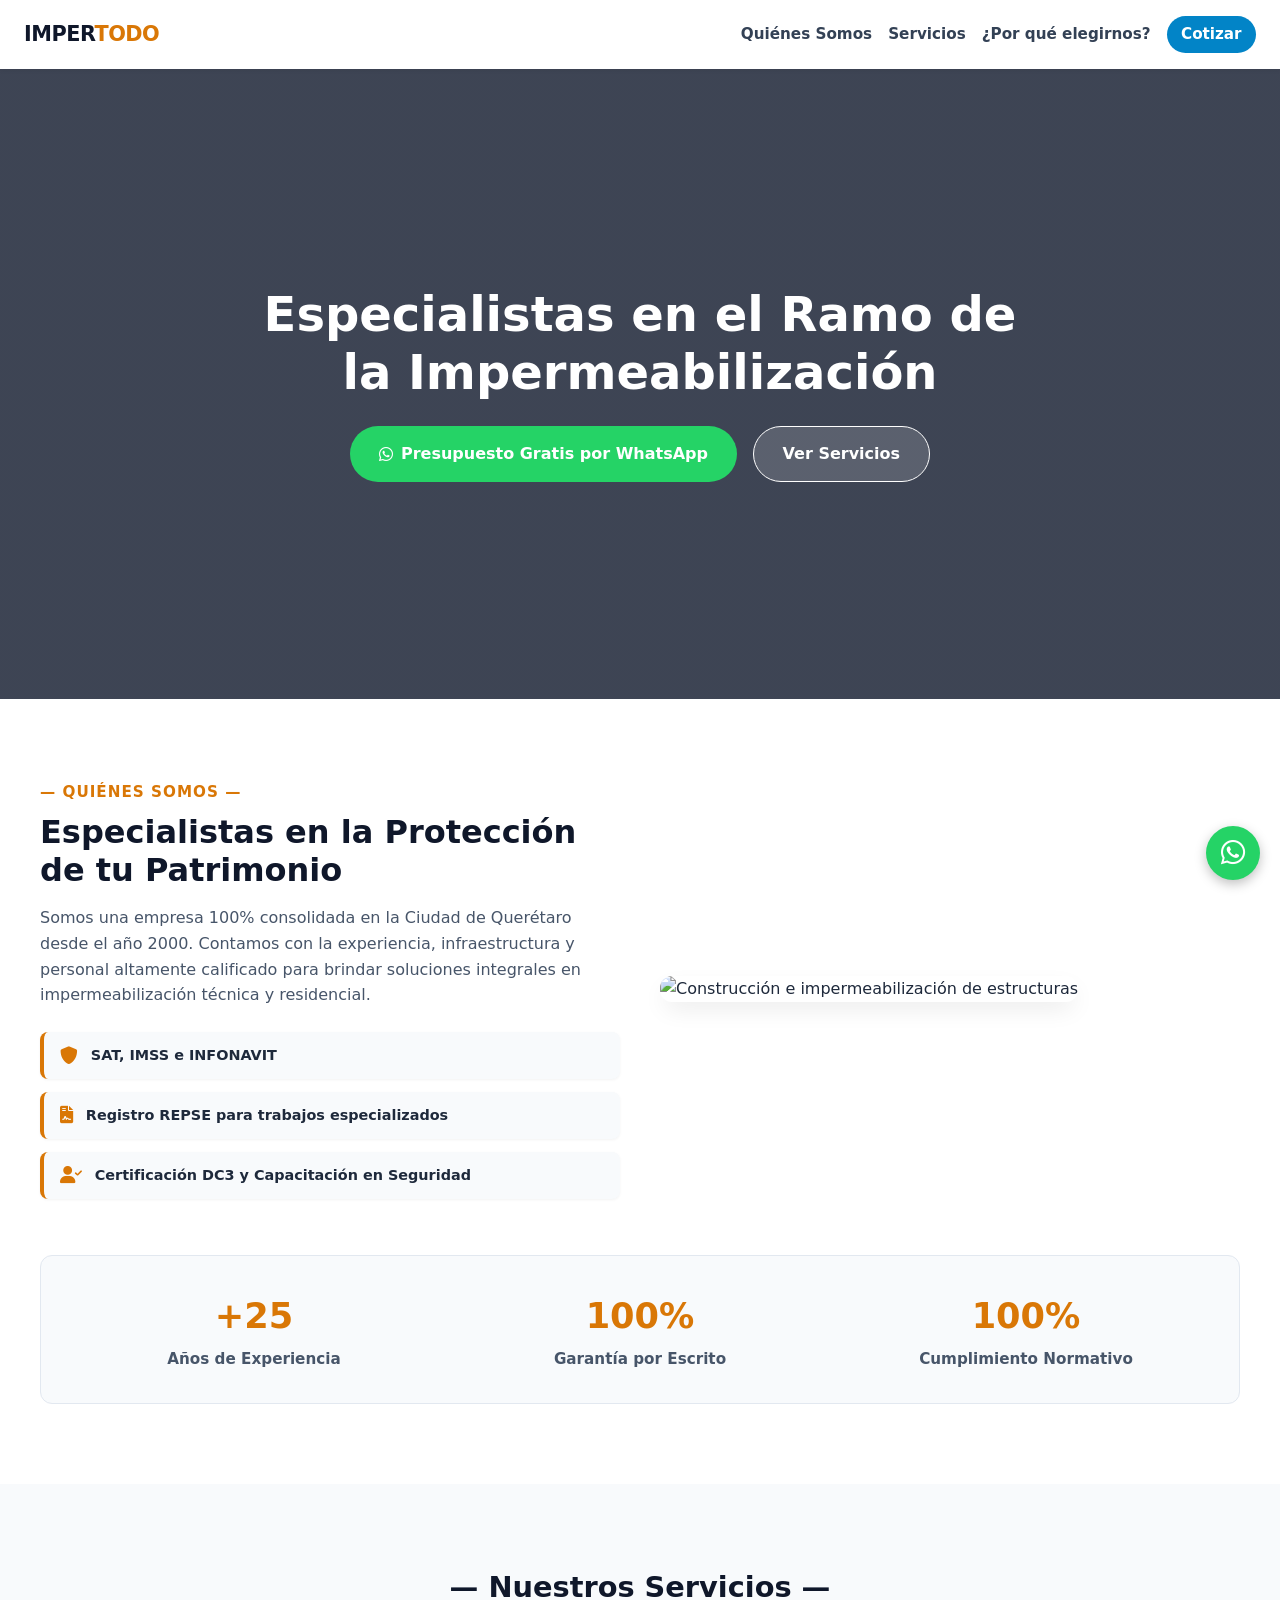
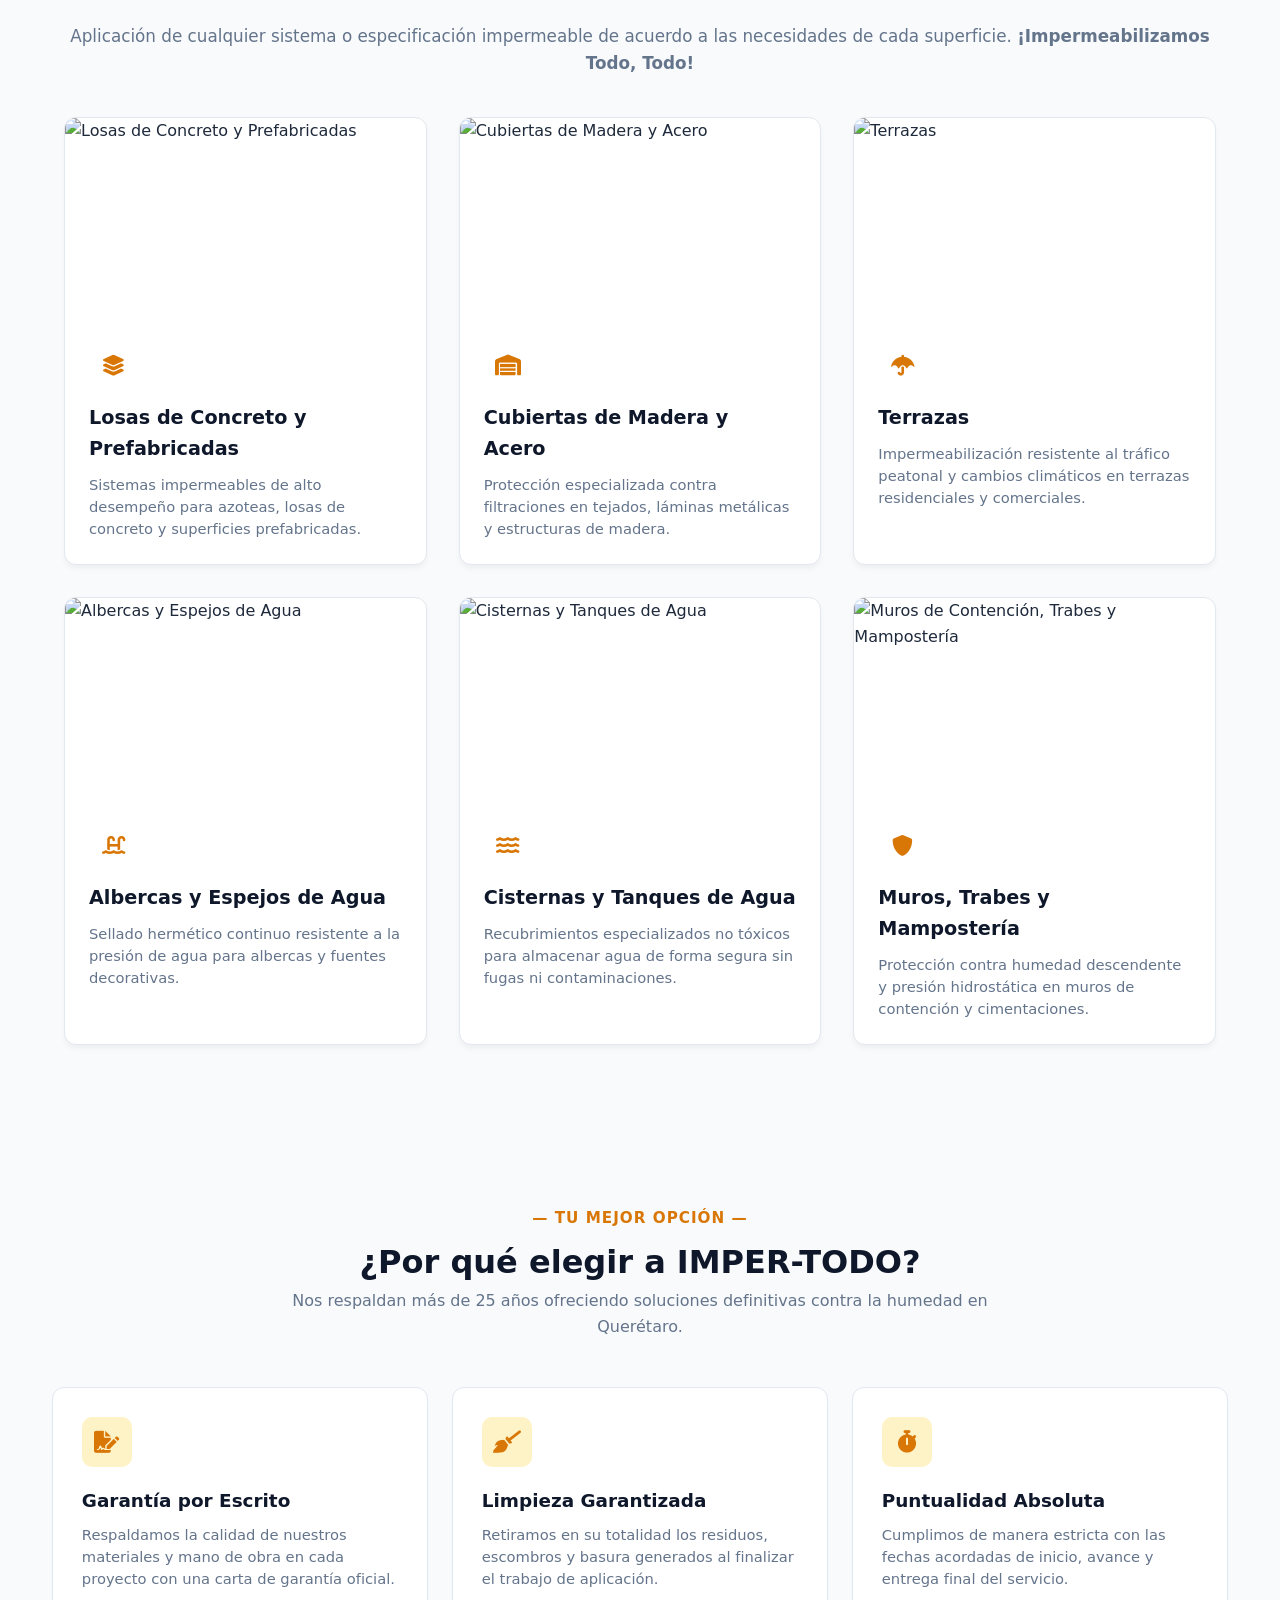
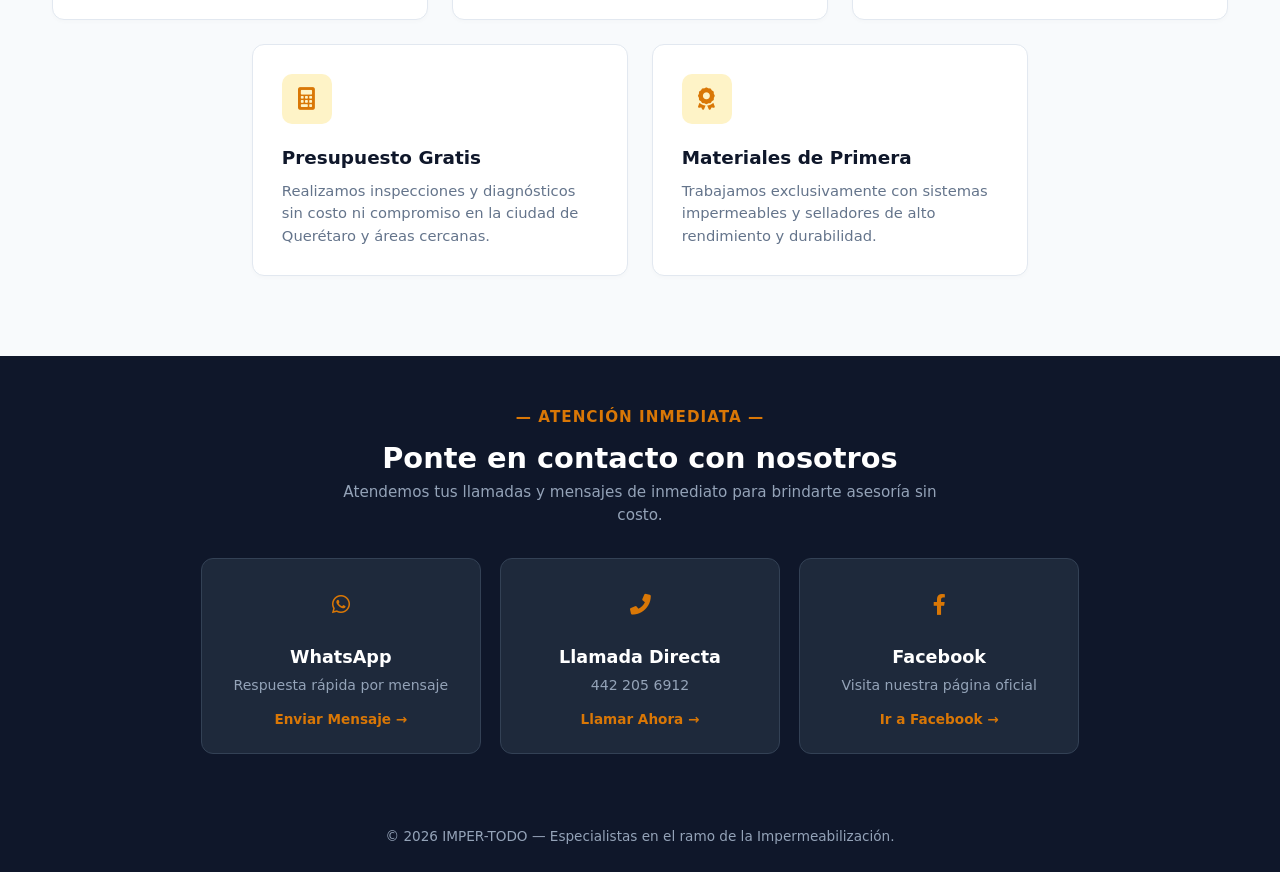
==== index.html @ 6e61fb10 "Update index.html" ====
<!DOCTYPE html>
<html lang="es">
<head>
  <meta charset="UTF-8">
  <meta name="viewport" content="width=device-width, initial-scale=1.0">
  <title>IMPER-TODO | Especialistas en Impermeabilización</title>
  
  <!-- FontAwesome CDN -->
  <link rel="stylesheet" href="https://cdnjs.cloudflare.com/ajax/libs/font-awesome/6.0.0/css/all.min.css">
  
  <!-- Archivo CSS Externo -->
  <link rel="stylesheet" href="styles.css">
</head>
<body>

  <!-- Encabezado / Navegación -->
  <header>
    <div class="logo">IMPER<span>TODO</span></div>
    <nav>
      <a href="#nosotros">Quiénes Somos</a>
      <a href="#servicios">Servicios</a>
      <a href="#por-que-elegirnos">¿Por qué elegirnos?</a>
      <a href="#contacto" class="btn-nav">Cotizar</a>
    </nav>
  </header>

  <!-- Sección Principal (Hero) -->
  <section id="inicio" class="hero">
    <div class="hero-content">
      <h1>Especialistas en el Ramo de la Impermeabilización</h1>
      
      <div class="hero-buttons">
        <a href="https://wa.me/524422056912?text=Hola,%20quisiera%20pedir%20un%20presupuesto" class="btn-primary" target="_blank">
          <i class="fab fa-whatsapp"></i> Presupuesto Gratis por WhatsApp
        </a>
        <a href="#servicios" class="btn-secondary">Ver Servicios</a>
      </div>
    </div>
  </section>

  <!-- Quiénes Somos -->
  <section id="nosotros" class="quienes-somos">
    <div class="quienes-somos-container">
      
      <div class="quienes-somos-text">
        <span class="subtitulo">— Quiénes Somos —</span>
        <h2>Especialistas en la Protección de tu Patrimonio</h2>
        <p>Somos una empresa 100% consolidada en la Ciudad de Querétaro desde el año 2000. Contamos con la experiencia, infraestructura y personal altamente calificado para brindar soluciones integrales en impermeabilización técnica y residencial.</p>
        
        <div class="registros-grid">
          <div class="registro-tag"><i class="fas fa-shield-alt"></i> SAT, IMSS e INFONAVIT</div>
          <div class="registro-tag"><i class="fas fa-file-contract"></i> Registro REPSE para trabajos especializados</div>
          <div class="registro-tag"><i class="fas fa-user-check"></i> Certificación DC3 y Capacitación en Seguridad</div>
        </div>
      </div>

      <div class="quienes-somos-img">
        <img 
          src="https://images.unsplash.com/photo-1504307651254-35680f356dfd?w=800&auto=format&fit=crop&q=80" 
          alt="Construcción e impermeabilización de estructuras" 
          referrerpolicy="no-referrer"
        >
      </div>

    </div>

    <div class="stats-grid">
      <div class="stat-item">
        <h3>+25</h3>
        <p>Años de Experiencia</p>
      </div>
      <div class="stat-item">
        <h3>100%</h3>
        <p>Garantía por Escrito</p>
      </div>
      <div class="stat-item">
        <h3>100%</h3>
        <p>Cumplimiento Normativo</p>
      </div>
    </div>
  </section>

  <!-- Nuestros Servicios -->
  <section id="servicios" class="servicios">
    <h2>— Nuestros Servicios —</h2>
    <p class="servicios-intro">Aplicación de cualquier sistema o especificación impermeable de acuerdo a las necesidades de cada superficie. <strong>¡Impermeabilizamos Todo, Todo!</strong></p>
    
    <div class="servicios-grid">
      
      <div class="card">
        <div class="card-image">
          <img src="https://plus.unsplash.com/premium_photo-1683121530725-e9ddd6c74ef1?q=80&w=1170&auto=format&fit=crop&ixlib=rb-4.1.0&ixid=M3wxMjA3fDB8MHxwaG90by1wYWdlfHx8fGVufDB8fHx8fA%3D%3D" alt="Losas de Concreto y Prefabricadas">
        </div>
        <div class="card-body">
          <i class="fas fa-layer-group card-icon"></i>
          <h3>Losas de Concreto y Prefabricadas</h3>
          <p>Sistemas impermeables de alto desempeño para azoteas, losas de concreto y superficies prefabricadas.</p>
        </div>
      </div>

      <div class="card">
        <div class="card-image">
          <img src="https://encrypted-tbn0.gstatic.com/images?q=tbn:ANd9GcQSYn6G-M3zd-s-UkFj6ddt2opBTUxvI1QpB04shk0l6W6RE8SJSiNoXtU&s=10" alt="Cubiertas de Madera y Acero">
        </div>
        <div class="card-body">
          <i class="fas fa-warehouse card-icon"></i>
          <h3>Cubiertas de Madera y Acero</h3>
          <p>Protección especializada contra filtraciones en tejados, láminas metálicas y estructuras de madera.</p>
        </div>
      </div>

      <div class="card">
        <div class="card-image">
          <img src="https://encrypted-tbn0.gstatic.com/images?q=tbn:ANd9GcSRjV8FRa4G_MdYTD7j7CrYUqypaernG-XS1La6B00v7psv2D_61oemhTKs&s=10" alt="Terrazas">
        </div>
        <div class="card-body">
          <i class="fas fa-umbrella card-icon"></i>
          <h3>Terrazas</h3>
          <p>Impermeabilización resistente al tráfico peatonal y cambios climáticos en terrazas residenciales y comerciales.</p>
        </div>
      </div>

      <div class="card">
        <div class="card-image">
          <img src="https://images.unsplash.com/photo-1576013551627-0cc20b96c2a7?auto=format&fit=crop&w=600&q=80" alt="Albercas y Espejos de Agua">
        </div>
        <div class="card-body">
          <i class="fas fa-swimming-pool card-icon"></i>
          <h3>Albercas y Espejos de Agua</h3>
          <p>Sellado hermético continuo resistente a la presión de agua para albercas y fuentes decorativas.</p>
        </div>
      </div>

      <div class="card">
        <div class="card-image">
          <img src="https://blog.paqsa.com.mx/wp-content/uploads/2015/12/impermeabilizar-cisterna-2.jpg" alt="Cisternas y Tanques de Agua">
        </div>
        <div class="card-body">
          <i class="fas fa-water card-icon"></i>
          <h3>Cisternas y Tanques de Agua</h3>
          <p>Recubrimientos especializados no tóxicos para almacenar agua de forma segura sin fugas ni contaminaciones.</p>
        </div>
      </div>

      <div class="card">
        <div class="card-image">
          <img src="https://www.homecenter.com.co/static/landing/guiasdecompra/Guias_de_compra_2/img/Impermeabilizante-para-muros-combate-la-humedad/impermeabilizante-para-muro.jpg" alt="Muros de Contención, Trabes y Mampostería">
        </div>
        <div class="card-body">
          <i class="fas fa-shield-alt card-icon"></i>
          <h3>Muros, Trabes y Mampostería</h3>
          <p>Protección contra humedad descendente y presión hidrostática en muros de contención y cimentaciones.</p>
        </div>
      </div>

    </div>
  </section>

  <!-- ¿Por qué elegirnos? -->
  <section id="por-que-elegirnos" class="beneficios">
    <div class="beneficios-header">
      <span class="subtitulo">— Tu Mejor Opción —</span>
      <h2>¿Por qué elegir a IMPER-TODO?</h2>
      <p>Nos respaldan más de 25 años ofreciendo soluciones definitivas contra la humedad en Querétaro.</p>
    </div>

    <div class="beneficios-grid">
      
      <div class="beneficio-card">
        <div class="icon-box"><i class="fas fa-file-signature"></i></div>
        <h3>Garantía por Escrito</h3>
        <p>Respaldamos la calidad de nuestros materiales y mano de obra en cada proyecto con una carta de garantía oficial.</p>
      </div>

      <div class="beneficio-card">
        <div class="icon-box"><i class="fas fa-broom"></i></div>
        <h3>Limpieza Garantizada</h3>
        <p>Retiramos en su totalidad los residuos, escombros y basura generados al finalizar el trabajo de aplicación.</p>
      </div>

      <div class="beneficio-card">
        <div class="icon-box"><i class="fas fa-stopwatch"></i></div>
        <h3>Puntualidad Absoluta</h3>
        <p>Cumplimos de manera estricta con las fechas acordadas de inicio, avance y entrega final del servicio.</p>
      </div>

      <div class="beneficio-card">
        <div class="icon-box"><i class="fas fa-calculator"></i></div>
        <h3>Presupuesto Gratis</h3>
        <p>Realizamos inspecciones y diagnósticos sin costo ni compromiso en la ciudad de Querétaro y áreas cercanas.</p>
      </div>

      <div class="beneficio-card">
        <div class="icon-box"><i class="fas fa-award"></i></div>
        <h3>Materiales de Primera</h3>
        <p>Trabajamos exclusivamente con sistemas impermeables y selladores de alto rendimiento y durabilidad.</p>
      </div>

    </div>
  </section>

  <!-- Contacto Directo -->
  <section id="contacto" class="contacto-directo-section">
    <div class="contacto-directo-container">
      
      <div class="contacto-header">
        <span class="subtitulo">— Atención Inmediata —</span>
        <h2>Ponte en contacto con nosotros</h2>
        <p>Atendemos tus llamadas y mensajes de inmediato para brindarte asesoría sin costo.</p>
      </div>

      <div class="contacto-cards-grid">
        
        <a href="https://wa.me/524422056912?text=Hola,%20me%20gustaria%20informacion%20sobre%20un%20servicio" target="_blank" class="contacto-card whatsapp-card">
          <div class="card-icon"><i class="fab fa-whatsapp"></i></div>
          <h3>WhatsApp</h3>
          <p>Respuesta rápida por mensaje</p>
          <span class="card-link">Enviar Mensaje &rarr;</span>
        </a>

        <a href="tel:4422056912" class="contacto-card phone-card">
          <div class="card-icon"><i class="fas fa-phone-alt"></i></div>
          <h3>Llamada Directa</h3>
          <p>442 205 6912</p>
          <span class="card-link">Llamar Ahora &rarr;</span>
        </a>

        <a href="https://facebook.com" target="_blank" class="contacto-card facebook-card">
          <div class="card-icon"><i class="fab fa-facebook-f"></i></div>
          <h3>Facebook</h3>
          <p>Visita nuestra página oficial</p>
          <span class="card-link">Ir a Facebook &rarr;</span>
        </a>

      </div>

    </div>
  </section>

  <!-- Botón Flotante de WhatsApp -->
  <a href="https://wa.me/524422056912?text=Hola,%20me%20interesa%20un%20presupuesto" class="whatsapp-float" target="_blank" aria-label="Contacto por WhatsApp">
    <i class="fab fa-whatsapp"></i>
  </a>

  <footer>
    <p>&copy; 2026 IMPER-TODO — Especialistas en el ramo de la Impermeabilización.</p>
  </footer>

</body>
</html>
---- styles.css ----
* {
  margin: 0;
  padding: 0;
  box-sizing: border-box;
  font-family: system-ui, -apple-system, BlinkMacSystemFont, 'Segoe UI', Roboto, sans-serif;
}

html {
  scroll-behavior: smooth;
}

body {
  color: #1e293b;
  background-color: #f8fafc;
  line-height: 1.6;
}

/* Header */
header {
  display: flex;
  justify-content: space-between;
  align-items: center;
  padding: 1rem 1.5rem;
  background: #ffffff;
  box-shadow: 0 2px 4px rgba(0,0,0,0.05);
  position: sticky;
  top: 0;
  z-index: 100;
}

.logo {
  font-weight: 900;
  font-size: 1.3rem;
  color: #0f172a;
  letter-spacing: -0.5px;
}

.logo span {
  color: #d97706;
}

nav {
  display: flex;
  align-items: center;
  gap: 1rem;
}

nav a {
  text-decoration: none;
  color: #334155;
  font-weight: 600;
  font-size: 0.95rem;
}

nav .btn-nav {
  background: #0284c7;
  color: #ffffff;
  padding: 0.4rem 0.9rem;
  border-radius: 20px;
}

/* Hero Section */
.hero {
  background: linear-gradient(rgba(15, 23, 42, 0.8), rgba(15, 23, 42, 0.8)), 
              url('https://images.unsplash.com/photo-1562259949-e8e7689d7828?auto=format&fit=crop&w=1600&q=80') center/cover;
  color: #ffffff;
  text-align: center;
  padding: 7rem 1.5rem;
  min-height: 70vh;
  display: flex;
  align-items: center;
  justify-content: center;
}

.hero-content {
  max-width: 800px;
  margin: 0 auto;
}

.hero h1 {
  font-size: 2.4rem;
  line-height: 1.2;
  margin-bottom: 1.5rem;
  font-weight: 800;
}

.hero-buttons {
  display: flex;
  flex-direction: column;
  gap: 1rem;
  justify-content: center;
}

.btn-primary {
  background: #25d366;
  color: #ffffff;
  text-decoration: none;
  padding: 0.9rem 1.8rem;
  border-radius: 30px;
  font-weight: bold;
  display: inline-flex;
  align-items: center;
  justify-content: center;
  gap: 0.5rem;
}

.btn-secondary {
  background: rgba(255, 255, 255, 0.15);
  border: 1px solid #ffffff;
  color: #ffffff;
  text-decoration: none;
  padding: 0.9rem 1.8rem;
  border-radius: 30px;
  font-weight: 600;
  display: inline-block;
}

/* Quiénes Somos */
.quienes-somos {
  background: #ffffff;
  padding: 5rem 1.5rem;
}

.quienes-somos-container {
  max-width: 1200px;
  margin: 0 auto;
  display: grid;
  grid-template-columns: 1fr;
  gap: 2.5rem;
  align-items: center;
}

.subtitulo {
  color: #d97706;
  font-weight: 700;
  font-size: 0.95rem;
  text-transform: uppercase;
  letter-spacing: 1px;
}

.quienes-somos-text h2 {
  font-size: 2rem;
  color: #0f172a;
  margin: 0.5rem 0 1rem 0;
  line-height: 1.2;
}

.quienes-somos-text p {
  color: #475569;
  font-size: 1rem;
  margin-bottom: 1.5rem;
}

.quienes-somos-img img {
  width: 100%;
  height: 320px;
  object-fit: cover;
  border-radius: 12px;
  box-shadow: 0 10px 25px -5px rgba(0, 0, 0, 0.1);
}

.registros-grid {
  display: flex;
  flex-direction: column;
  gap: 0.8rem;
}

.registro-tag {
  background: #f8fafc;
  color: #1e293b;
  padding: 0.75rem 1rem;
  border-radius: 8px;
  font-weight: 600;
  font-size: 0.9rem;
  display: flex;
  align-items: center;
  gap: 0.8rem;
  border-left: 4px solid #d97706;
  box-shadow: 0 1px 3px rgba(0,0,0,0.05);
}

.registro-tag i {
  color: #d97706;
  font-size: 1.1rem;
}

/* Estadísticas */
.stats-grid {
  max-width: 1200px;
  margin: 3.5rem auto 0 auto;
  display: grid;
  grid-template-columns: 1fr;
  gap: 1.5rem;
  background: #f8fafc;
  padding: 2rem;
  border-radius: 12px;
  text-align: center;
  border: 1px solid #e2e8f0;
}

.stat-item h3 {
  font-size: 2.2rem;
  color: #d97706;
  font-weight: 800;
  margin-bottom: 0.2rem;
}

.stat-item p {
  color: #475569;
  font-weight: 600;
  font-size: 0.95rem;
}

/* Servicios */
.servicios {
  padding: 5rem 1.5rem;
  max-width: 1200px;
  margin: 0 auto;
  text-align: center;
}

.servicios h2 {
  font-size: 1.8rem;
  color: #0f172a;
  margin-bottom: 0.8rem;
}

.servicios-intro {
  color: #64748b;
  margin-bottom: 2.5rem;
  font-size: 1.05rem;
}

.servicios-grid {
  display: grid;
  grid-template-columns: 1fr;
  gap: 2rem;
}

.card {
  background: #ffffff;
  border-radius: 12px;
  border: 1px solid #e2e8f0;
  overflow: hidden;
  text-align: left;
  box-shadow: 0 4px 6px -1px rgba(0, 0, 0, 0.05);
  transition: transform 0.2s ease, box-shadow 0.2s ease;
  display: flex;
  flex-direction: column;
}

.card:hover {
  transform: translateY(-4px);
  box-shadow: 0 10px 15px -3px rgba(0, 0, 0, 0.1);
}

.card-image {
  width: 100%;
  height: 200px;
  overflow: hidden;
}

.card-image img {
  width: 100%;
  height: 100%;
  object-fit: cover;
}

.card-body {
  padding: 1.5rem;
  display: flex;
  flex-direction: column;
  align-items: flex-start;
  flex-grow: 1;
}

/* Ajuste directo para eliminar círculos/fondos y alinear íconos */
.card-icon {
  font-size: 1.8rem;
  color: #d97706 !important;
  background: transparent !important;
  border-radius: 0 !important;
  padding: 0 !important;
  margin-bottom: 0.8rem;
  display: inline-block;
  line-height: 1;
  box-shadow: none !important;
  border: none !important;
}

.card h3 {
  font-size: 1.2rem;
  margin-bottom: 0.6rem;
  color: #0f172a;
  font-weight: 700;
}

.card p {
  font-size: 0.92rem;
  color: #64748b;
  line-height: 1.5;
}

/* Sección Beneficios (Flexbox Centrado) */
.beneficios {
  background: #f8fafc;
  padding: 5rem 1.5rem;
}

.beneficios-header {
  text-align: center;
  max-width: 700px;
  margin: 0 auto 3rem auto;
}

.beneficios-header h2 {
  font-size: 2rem;
  color: #0f172a;
  margin-top: 0.4rem;
}

.beneficios-header p {
  color: #64748b;
  font-size: 1rem;
}

.beneficios-grid {
  max-width: 1200px;
  margin: 0 auto;
  display: flex;
  flex-wrap: wrap;
  justify-content: center;
  gap: 1.5rem;
}

.beneficio-card {
  background: #ffffff;
  padding: 1.8rem;
  border-radius: 12px;
  border: 1px solid #e2e8f0;
  box-shadow: 0 2px 4px rgba(0,0,0,0.02);
  transition: transform 0.2s ease, box-shadow 0.2s ease;
  width: 100%;
}

.beneficio-card:hover {
  transform: translateY(-4px);
  box-shadow: 0 10px 20px rgba(0,0,0,0.06);
}

.icon-box {
  width: 50px;
  height: 50px;
  background: #fef3c7;
  color: #d97706;
  border-radius: 10px;
  display: flex;
  align-items: center;
  justify-content: center;
  font-size: 1.4rem;
  margin-bottom: 1.2rem;
}

.beneficio-card h3 {
  font-size: 1.15rem;
  color: #0f172a;
  margin-bottom: 0.5rem;
  font-weight: 700;
}

.beneficio-card p {
  font-size: 0.92rem;
  color: #64748b;
  line-height: 1.5;
}

/* Sección Contacto Directo (Compacta y Centrada) */
.contacto-directo-section {
  background: #0f172a;
  color: #ffffff;
  padding: 3rem 1.5rem;
}

.contacto-directo-container {
  max-width: 950px;
  margin: 0 auto;
}

.contacto-header {
  text-align: center;
  max-width: 600px;
  margin: 0 auto 2rem auto;
}

.contacto-header h2 {
  font-size: 1.8rem;
  color: #ffffff;
  margin-top: 0.3rem;
}

.contacto-header p {
  color: #94a3b8;
  font-size: 0.95rem;
  line-height: 1.5;
}

.contacto-cards-grid {
  display: flex;
  flex-wrap: wrap;
  justify-content: center;
  gap: 1.2rem;
}

.contacto-card {
  background: #1e293b;
  border: 1px solid #334155;
  border-radius: 12px;
  padding: 1.4rem 1.2rem;
  text-decoration: none;
  color: #ffffff;
  display: flex;
  flex-direction: column;
  align-items: center;
  text-align: center;
  transition: transform 0.2s ease, border-color 0.2s ease, box-shadow 0.2s ease;
  width: 100%;
}

.contacto-card:hover {
  transform: translateY(-4px);
  border-color: #d97706;
  box-shadow: 0 10px 18px rgba(0, 0, 0, 0.25);
}

.card-icon {
  width: 48px;
  height: 48px;
  border-radius: 50%;
  display: flex;
  align-items: center;
  justify-content: center;
  font-size: 1.3rem;
  margin-bottom: 0.8rem;
  background: #0f172a;
}

.whatsapp-card .card-icon { color: #25d366; }
.phone-card .card-icon { color: #d97706; }
.facebook-card .card-icon { color: #1877f2; }

.contacto-card h3 {
  font-size: 1.1rem;
  margin-bottom: 0.2rem;
  color: #ffffff;
}

.contacto-card p {
  color: #94a3b8;
  font-size: 0.88rem;
  margin-bottom: 0.8rem;
}

.card-link {
  font-weight: 700;
  font-size: 0.85rem;
  color: #d97706;
}

/* Responsivo para alinear y centrar las 3 tarjetas */
@media (min-width: 640px) {
  .contacto-card {
    width: calc(33.333% - 1.2rem);
    min-width: 220px;
    max-width: 280px;
  }
}

/* WhatsApp Flotante */
.whatsapp-float {
  position: fixed;
  width: 54px;
  height: 54px;
  bottom: 20px;
  right: 20px;
  background-color: #25d366;
  color: #ffffff;
  border-radius: 50%;
  font-size: 28px;
  box-shadow: 0 4px 12px rgba(0,0,0,0.25);
  display: flex;
  align-items: center;
  justify-content: center;
  text-decoration: none;
  z-index: 99;
}

footer {
  text-align: center;
  padding: 1.5rem;
  background: #0f172a;
  color: #94a3b8;
  font-size: 0.85rem;
}

/* Media Queries Responsivos */
@media (min-width: 640px) {
  .contacto-cards-grid {
    grid-template-columns: repeat(2, 1fr);
  }
}

@media (min-width: 768px) {
  .hero {
    padding: 9rem 1.5rem;
  }
  .hero h1 {
    font-size: 3rem;
  }
  .hero-buttons {
    flex-direction: row;
  }
  .quienes-somos-container {
    grid-template-columns: 1fr 1fr;
  }
  .stats-grid {
    grid-template-columns: repeat(3, 1fr);
  }
  .servicios-grid {
    grid-template-columns: repeat(3, 1fr);
  }
  .beneficio-card {
    width: calc(50% - 1.5rem);
  }
}

@media (min-width: 1024px) {
  .beneficio-card {
    width: calc(33.333% - 1.5rem);
  }
  .contacto-cards-grid {
    grid-template-columns: repeat(4, 1fr);
  }
}
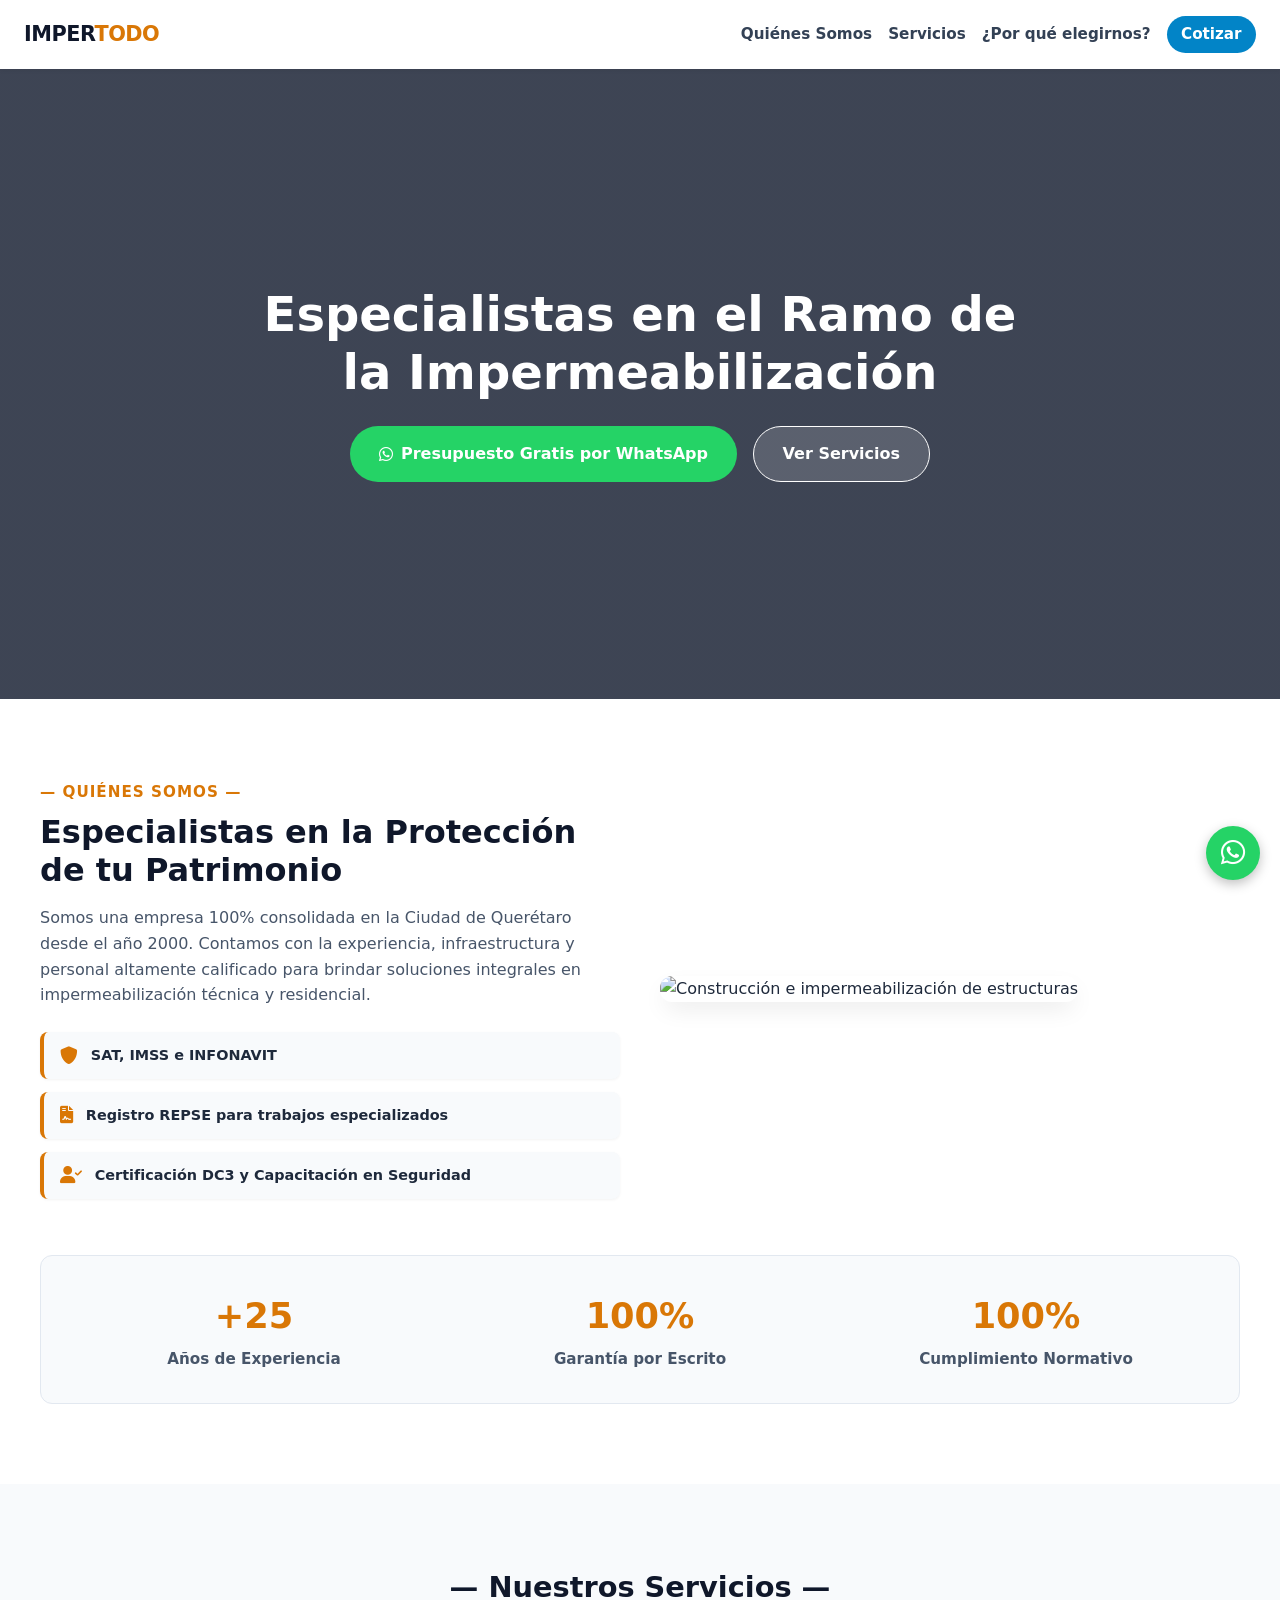
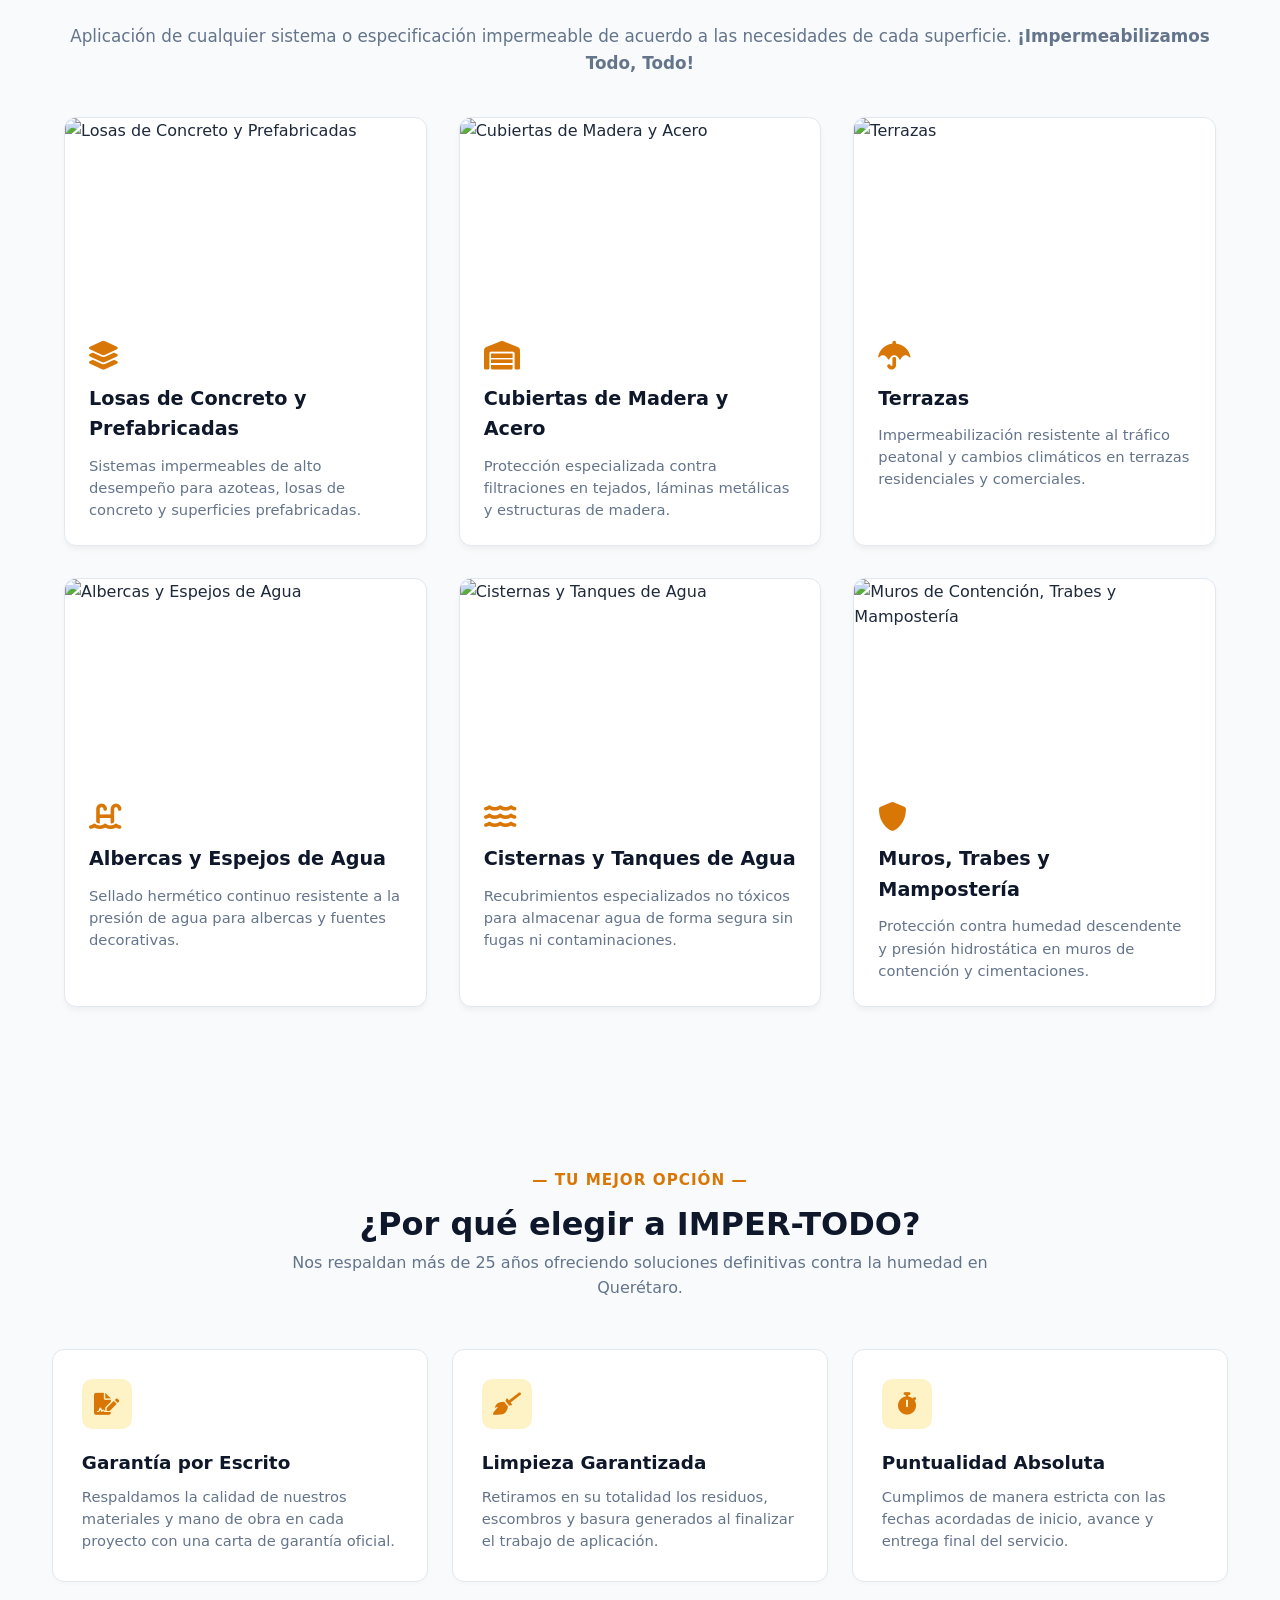
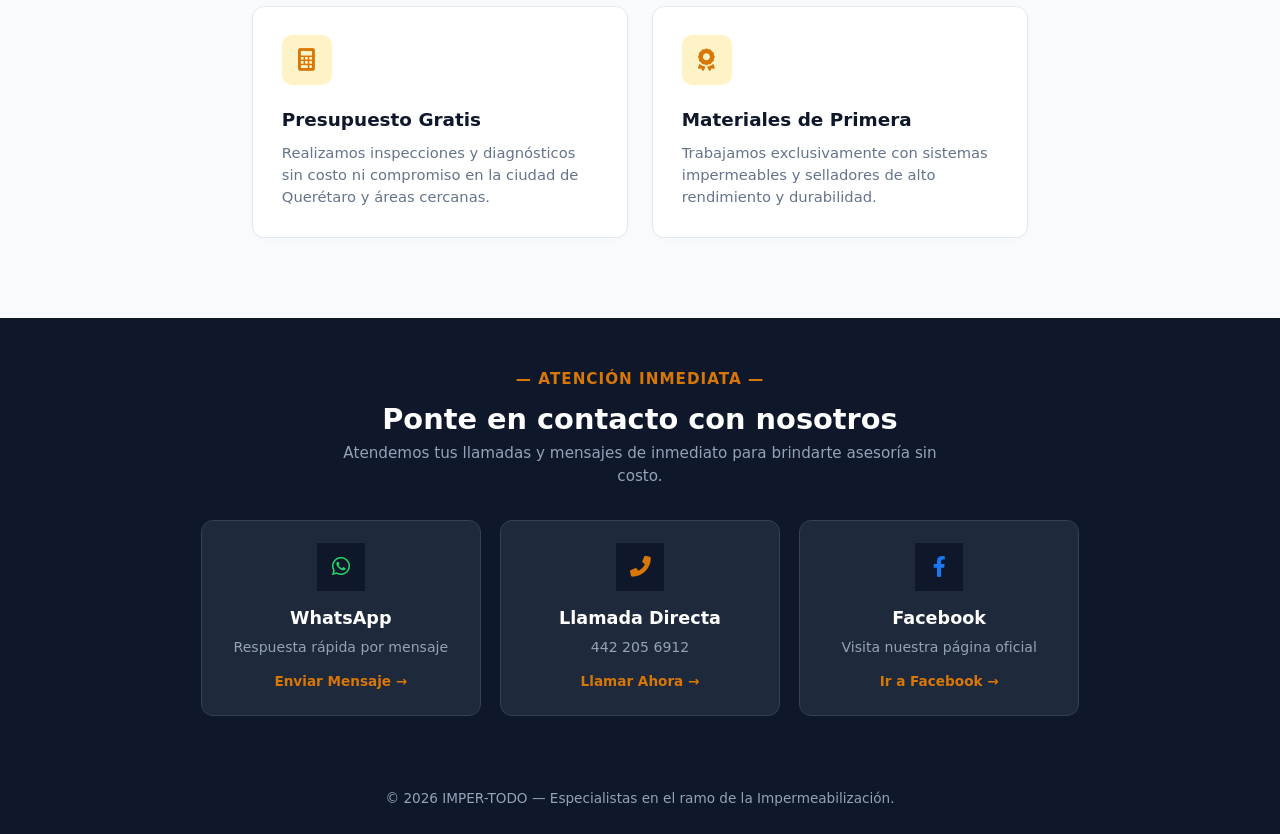
==== commit 1d8d99df: "Update index.html" ====
--- a/index.html
+++ b/index.html
@@ -8,7 +8,7 @@
   <!-- FontAwesome CDN -->
   <link rel="stylesheet" href="https://cdnjs.cloudflare.com/ajax/libs/font-awesome/6.0.0/css/all.min.css">
   
-  <!-- Archivo CSS Externo -->
+  <!-- Hoja de Estilos Externa -->
   <link rel="stylesheet" href="styles.css">
 </head>
 <body>
--- a/styles.css
+++ b/styles.css
@@ -274,7 +274,6 @@
   flex-grow: 1;
 }
 
-/* Ajuste directo para eliminar círculos/fondos y alinear íconos */
 .card-icon {
   font-size: 1.8rem;
   color: #d97706 !important;
@@ -301,7 +300,7 @@
   line-height: 1.5;
 }
 
-/* Sección Beneficios (Flexbox Centrado) */
+/* Sección Beneficios */
 .beneficios {
   background: #f8fafc;
   padding: 5rem 1.5rem;
@@ -374,7 +373,7 @@
   line-height: 1.5;
 }
 
-/* Sección Contacto Directo (Compacta y Centrada) */
+/* Sección Contacto Directo */
 .contacto-directo-section {
   background: #0f172a;
   color: #ffffff;
@@ -432,7 +431,7 @@
   box-shadow: 0 10px 18px rgba(0, 0, 0, 0.25);
 }
 
-.card-icon {
+.contacto-card .card-icon {
   width: 48px;
   height: 48px;
   border-radius: 50%;
@@ -441,12 +440,12 @@
   justify-content: center;
   font-size: 1.3rem;
   margin-bottom: 0.8rem;
-  background: #0f172a;
-}
-
-.whatsapp-card .card-icon { color: #25d366; }
-.phone-card .card-icon { color: #d97706; }
-.facebook-card .card-icon { color: #1877f2; }
+  background: #0f172a !important;
+}
+
+.whatsapp-card .card-icon { color: #25d366 !important; }
+.phone-card .card-icon { color: #d97706 !important; }
+.facebook-card .card-icon { color: #1877f2 !important; }
 
 .contacto-card h3 {
   font-size: 1.1rem;
@@ -464,15 +463,6 @@
   font-weight: 700;
   font-size: 0.85rem;
   color: #d97706;
-}
-
-/* Responsivo para alinear y centrar las 3 tarjetas */
-@media (min-width: 640px) {
-  .contacto-card {
-    width: calc(33.333% - 1.2rem);
-    min-width: 220px;
-    max-width: 280px;
-  }
 }
 
 /* WhatsApp Flotante */
@@ -502,10 +492,12 @@
   font-size: 0.85rem;
 }
 
-/* Media Queries Responsivos */
+/* Adaptabilidad Responsiva */
 @media (min-width: 640px) {
-  .contacto-cards-grid {
-    grid-template-columns: repeat(2, 1fr);
+  .contacto-card {
+    width: calc(33.333% - 1.2rem);
+    min-width: 220px;
+    max-width: 280px;
   }
 }
 
@@ -537,7 +529,4 @@
   .beneficio-card {
     width: calc(33.333% - 1.5rem);
   }
-  .contacto-cards-grid {
-    grid-template-columns: repeat(4, 1fr);
-  }
-}+}
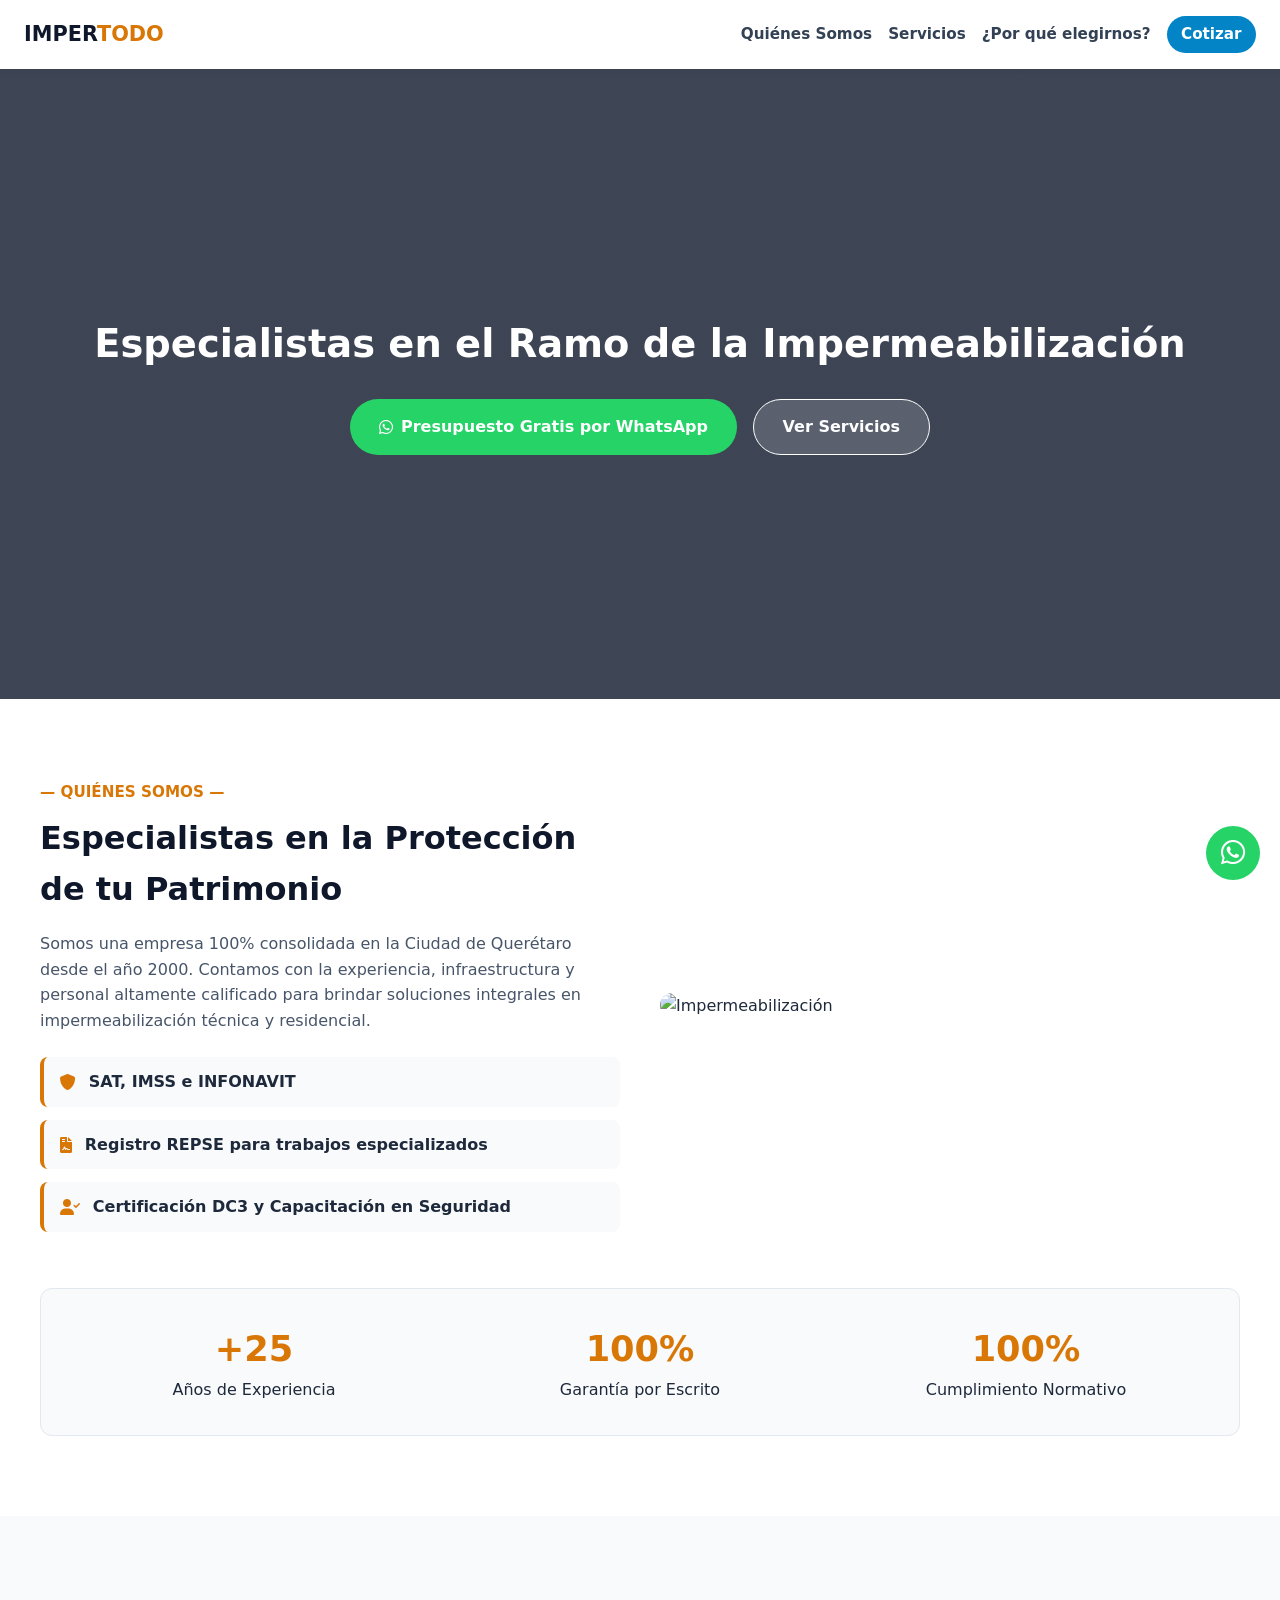
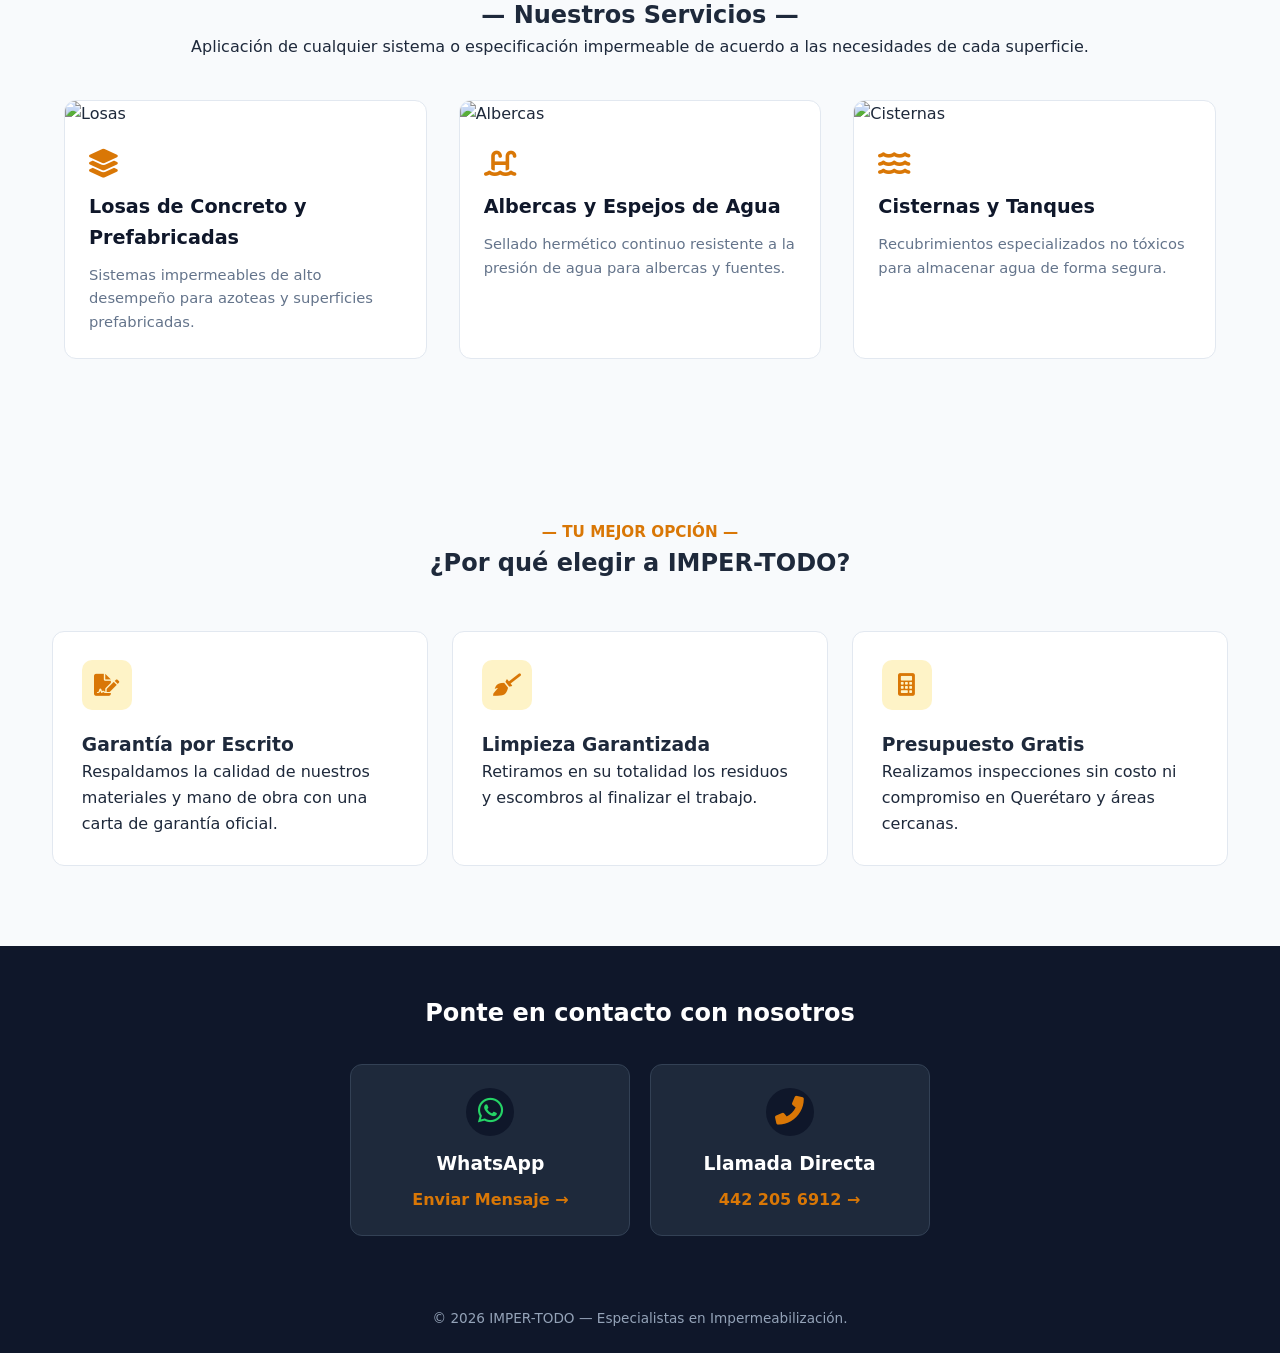
==== commit 421ece30: "Update index.html" ====
--- a/index.html
+++ b/index.html
@@ -4,16 +4,80 @@
   <meta charset="UTF-8">
   <meta name="viewport" content="width=device-width, initial-scale=1.0">
   <title>IMPER-TODO | Especialistas en Impermeabilización</title>
-  
-  <!-- FontAwesome CDN -->
   <link rel="stylesheet" href="https://cdnjs.cloudflare.com/ajax/libs/font-awesome/6.0.0/css/all.min.css">
-  
-  <!-- Hoja de Estilos Externa -->
-  <link rel="stylesheet" href="styles.css">
+  <style>
+    * { margin: 0; padding: 0; box-sizing: border-box; font-family: system-ui, -apple-system, sans-serif; }
+    html { scroll-behavior: smooth; }
+    body { color: #1e293b; background-color: #f8fafc; line-height: 1.6; }
+    
+    header { display: flex; justify-content: space-between; align-items: center; padding: 1rem 1.5rem; background: #fff; box-shadow: 0 2px 4px rgba(0,0,0,0.05); position: sticky; top: 0; z-index: 100; }
+    .logo { font-weight: 900; font-size: 1.3rem; color: #0f172a; }
+    .logo span { color: #d97706; }
+    nav { display: flex; align-items: center; gap: 1rem; }
+    nav a { text-decoration: none; color: #334155; font-weight: 600; font-size: 0.95rem; }
+    nav .btn-nav { background: #0284c7; color: #fff; padding: 0.4rem 0.9rem; border-radius: 20px; }
+
+    .hero {
+      background: linear-gradient(rgba(15, 23, 42, 0.8), rgba(15, 23, 42, 0.8)), 
+                  url("https://images.unsplash.com/photo-1562259949-e8e7689d7828?auto=format&fit=crop&w=1600&q=80") center/cover;
+      color: #fff; text-align: center; padding: 7rem 1.5rem; min-height: 70vh; display: flex; align-items: center; justify-content: center;
+    }
+    .hero h1 { font-size: 2.4rem; margin-bottom: 1.5rem; font-weight: 800; }
+    .hero-buttons { display: flex; flex-direction: column; gap: 1rem; justify-content: center; }
+    .btn-primary { background: #25d366; color: #fff; text-decoration: none; padding: 0.9rem 1.8rem; border-radius: 30px; font-weight: bold; display: inline-flex; align-items: center; justify-content: center; gap: 0.5rem; }
+    .btn-secondary { background: rgba(255, 255, 255, 0.15); border: 1px solid #fff; color: #fff; text-decoration: none; padding: 0.9rem 1.8rem; border-radius: 30px; font-weight: 600; }
+
+    .quienes-somos { background: #fff; padding: 5rem 1.5rem; }
+    .quienes-somos-container { max-width: 1200px; margin: 0 auto; display: grid; grid-template-columns: 1fr; gap: 2.5rem; align-items: center; }
+    .subtitulo { color: #d97706; font-weight: 700; font-size: 0.95rem; text-transform: uppercase; }
+    .quienes-somos-text h2 { font-size: 2rem; color: #0f172a; margin: 0.5rem 0 1rem; }
+    .quienes-somos-text p { color: #475569; margin-bottom: 1.5rem; }
+    .quienes-somos-img img { width: 100%; height: 320px; object-fit: cover; border-radius: 12px; }
+    .registros-grid { display: flex; flex-direction: column; gap: 0.8rem; }
+    .registro-tag { background: #f8fafc; padding: 0.75rem 1rem; border-radius: 8px; font-weight: 600; border-left: 4px solid #d97706; display: flex; align-items: center; gap: 0.8rem; }
+    .registro-tag i { color: #d97706; }
+
+    .stats-grid { max-width: 1200px; margin: 3.5rem auto 0; display: grid; grid-template-columns: 1fr; gap: 1.5rem; background: #f8fafc; padding: 2rem; border-radius: 12px; text-align: center; border: 1px solid #e2e8f0; }
+    .stat-item h3 { font-size: 2.2rem; color: #d97706; font-weight: 800; }
+
+    .servicios { padding: 5rem 1.5rem; max-width: 1200px; margin: 0 auto; text-align: center; }
+    .servicios-grid { display: grid; grid-template-columns: 1fr; gap: 2rem; margin-top: 2.5rem; }
+    .card { background: #fff; border-radius: 12px; border: 1px solid #e2e8f0; overflow: hidden; text-align: left; }
+    .card-image img { width: 100%; height: 200px; object-fit: cover; }
+    .card-body { padding: 1.5rem; }
+    .card-icon { font-size: 1.8rem; color: #d97706; margin-bottom: 0.8rem; }
+    .card h3 { font-size: 1.2rem; margin-bottom: 0.6rem; color: #0f172a; }
+    .card p { font-size: 0.92rem; color: #64748b; }
+
+    .beneficios { background: #f8fafc; padding: 5rem 1.5rem; }
+    .beneficios-header { text-align: center; margin-bottom: 3rem; }
+    .beneficios-grid { max-width: 1200px; margin: 0 auto; display: flex; flex-wrap: wrap; justify-content: center; gap: 1.5rem; }
+    .beneficio-card { background: #fff; padding: 1.8rem; border-radius: 12px; border: 1px solid #e2e8f0; width: 100%; }
+    .icon-box { width: 50px; height: 50px; background: #fef3c7; color: #d97706; border-radius: 10px; display: flex; align-items: center; justify-content: center; font-size: 1.4rem; margin-bottom: 1.2rem; }
+
+    .contacto-directo-section { background: #0f172a; color: #fff; padding: 3rem 1.5rem; text-align: center; }
+    .contacto-cards-grid { display: flex; flex-wrap: wrap; justify-content: center; gap: 1.2rem; margin-top: 2rem; }
+    .contacto-card { background: #1e293b; border: 1px solid #334155; border-radius: 12px; padding: 1.4rem; text-decoration: none; color: #fff; width: 100%; max-width: 280px; display: flex; flex-direction: column; align-items: center; }
+    .contacto-card .card-icon { width: 48px; height: 48px; border-radius: 50%; display: flex; align-items: center; justify-content: center; background: #0f172a; margin-bottom: 0.8rem; }
+    .whatsapp-card .card-icon { color: #25d366; }
+    .phone-card .card-icon { color: #d97706; }
+    .facebook-card .card-icon { color: #1877f2; }
+    .card-link { color: #d97706; font-weight: bold; margin-top: 0.5rem; }
+
+    .whatsapp-float { position: fixed; width: 54px; height: 54px; bottom: 20px; right: 20px; background-color: #25d366; color: #fff; border-radius: 50%; font-size: 28px; display: flex; align-items: center; justify-content: center; text-decoration: none; z-index: 99; }
+    footer { text-align: center; padding: 1.5rem; background: #0f172a; color: #94a3b8; font-size: 0.85rem; }
+
+    @media (min-width: 768px) {
+      .hero-buttons { flex-direction: row; }
+      .quienes-somos-container { grid-template-columns: 1fr 1fr; }
+      .stats-grid { grid-template-columns: repeat(3, 1fr); }
+      .servicios-grid { grid-template-columns: repeat(3, 1fr); }
+      .beneficio-card { width: calc(33.333% - 1.5rem); }
+    }
+  </style>
 </head>
 <body>
 
-  <!-- Encabezado / Navegación -->
   <header>
     <div class="logo">IMPER<span>TODO</span></div>
     <nav>
@@ -24,11 +88,9 @@
     </nav>
   </header>
 
-  <!-- Sección Principal (Hero) -->
   <section id="inicio" class="hero">
     <div class="hero-content">
       <h1>Especialistas en el Ramo de la Impermeabilización</h1>
-      
       <div class="hero-buttons">
         <a href="https://wa.me/524422056912?text=Hola,%20quisiera%20pedir%20un%20presupuesto" class="btn-primary" target="_blank">
           <i class="fab fa-whatsapp"></i> Presupuesto Gratis por WhatsApp
@@ -38,212 +100,107 @@
     </div>
   </section>
 
-  <!-- Quiénes Somos -->
   <section id="nosotros" class="quienes-somos">
     <div class="quienes-somos-container">
-      
       <div class="quienes-somos-text">
         <span class="subtitulo">— Quiénes Somos —</span>
         <h2>Especialistas en la Protección de tu Patrimonio</h2>
         <p>Somos una empresa 100% consolidada en la Ciudad de Querétaro desde el año 2000. Contamos con la experiencia, infraestructura y personal altamente calificado para brindar soluciones integrales en impermeabilización técnica y residencial.</p>
-        
         <div class="registros-grid">
           <div class="registro-tag"><i class="fas fa-shield-alt"></i> SAT, IMSS e INFONAVIT</div>
           <div class="registro-tag"><i class="fas fa-file-contract"></i> Registro REPSE para trabajos especializados</div>
           <div class="registro-tag"><i class="fas fa-user-check"></i> Certificación DC3 y Capacitación en Seguridad</div>
         </div>
       </div>
-
       <div class="quienes-somos-img">
-        <img 
-          src="https://images.unsplash.com/photo-1504307651254-35680f356dfd?w=800&auto=format&fit=crop&q=80" 
-          alt="Construcción e impermeabilización de estructuras" 
-          referrerpolicy="no-referrer"
-        >
-      </div>
-
+        <img src="https://images.unsplash.com/photo-1504307651254-35680f356dfd?w=800&auto=format&fit=crop&q=80" alt="Impermeabilización">
+      </div>
     </div>
 
     <div class="stats-grid">
-      <div class="stat-item">
-        <h3>+25</h3>
-        <p>Años de Experiencia</p>
-      </div>
-      <div class="stat-item">
-        <h3>100%</h3>
-        <p>Garantía por Escrito</p>
-      </div>
-      <div class="stat-item">
-        <h3>100%</h3>
-        <p>Cumplimiento Normativo</p>
-      </div>
-    </div>
-  </section>
-
-  <!-- Nuestros Servicios -->
+      <div class="stat-item"><h3>+25</h3><p>Años de Experiencia</p></div>
+      <div class="stat-item"><h3>100%</h3><p>Garantía por Escrito</p></div>
+      <div class="stat-item"><h3>100%</h3><p>Cumplimiento Normativo</p></div>
+    </div>
+  </section>
+
   <section id="servicios" class="servicios">
     <h2>— Nuestros Servicios —</h2>
-    <p class="servicios-intro">Aplicación de cualquier sistema o especificación impermeable de acuerdo a las necesidades de cada superficie. <strong>¡Impermeabilizamos Todo, Todo!</strong></p>
-    
+    <p>Aplicación de cualquier sistema o especificación impermeable de acuerdo a las necesidades de cada superficie.</p>
     <div class="servicios-grid">
-      
       <div class="card">
-        <div class="card-image">
-          <img src="https://plus.unsplash.com/premium_photo-1683121530725-e9ddd6c74ef1?q=80&w=1170&auto=format&fit=crop&ixlib=rb-4.1.0&ixid=M3wxMjA3fDB8MHxwaG90by1wYWdlfHx8fGVufDB8fHx8fA%3D%3D" alt="Losas de Concreto y Prefabricadas">
-        </div>
+        <div class="card-image"><img src="https://plus.unsplash.com/premium_photo-1683121530725-e9ddd6c74ef1?q=80&w=1170&auto=format&fit=crop" alt="Losas"></div>
         <div class="card-body">
           <i class="fas fa-layer-group card-icon"></i>
           <h3>Losas de Concreto y Prefabricadas</h3>
-          <p>Sistemas impermeables de alto desempeño para azoteas, losas de concreto y superficies prefabricadas.</p>
-        </div>
-      </div>
-
+          <p>Sistemas impermeables de alto desempeño para azoteas y superficies prefabricadas.</p>
+        </div>
+      </div>
       <div class="card">
-        <div class="card-image">
-          <img src="https://encrypted-tbn0.gstatic.com/images?q=tbn:ANd9GcQSYn6G-M3zd-s-UkFj6ddt2opBTUxvI1QpB04shk0l6W6RE8SJSiNoXtU&s=10" alt="Cubiertas de Madera y Acero">
-        </div>
-        <div class="card-body">
-          <i class="fas fa-warehouse card-icon"></i>
-          <h3>Cubiertas de Madera y Acero</h3>
-          <p>Protección especializada contra filtraciones en tejados, láminas metálicas y estructuras de madera.</p>
-        </div>
-      </div>
-
-      <div class="card">
-        <div class="card-image">
-          <img src="https://encrypted-tbn0.gstatic.com/images?q=tbn:ANd9GcSRjV8FRa4G_MdYTD7j7CrYUqypaernG-XS1La6B00v7psv2D_61oemhTKs&s=10" alt="Terrazas">
-        </div>
-        <div class="card-body">
-          <i class="fas fa-umbrella card-icon"></i>
-          <h3>Terrazas</h3>
-          <p>Impermeabilización resistente al tráfico peatonal y cambios climáticos en terrazas residenciales y comerciales.</p>
-        </div>
-      </div>
-
-      <div class="card">
-        <div class="card-image">
-          <img src="https://images.unsplash.com/photo-1576013551627-0cc20b96c2a7?auto=format&fit=crop&w=600&q=80" alt="Albercas y Espejos de Agua">
-        </div>
+        <div class="card-image"><img src="https://images.unsplash.com/photo-1576013551627-0cc20b96c2a7?auto=format&fit=crop&w=600&q=80" alt="Albercas"></div>
         <div class="card-body">
           <i class="fas fa-swimming-pool card-icon"></i>
           <h3>Albercas y Espejos de Agua</h3>
-          <p>Sellado hermético continuo resistente a la presión de agua para albercas y fuentes decorativas.</p>
-        </div>
-      </div>
-
+          <p>Sellado hermético continuo resistente a la presión de agua para albercas y fuentes.</p>
+        </div>
+      </div>
       <div class="card">
-        <div class="card-image">
-          <img src="https://blog.paqsa.com.mx/wp-content/uploads/2015/12/impermeabilizar-cisterna-2.jpg" alt="Cisternas y Tanques de Agua">
-        </div>
+        <div class="card-image"><img src="https://blog.paqsa.com.mx/wp-content/uploads/2015/12/impermeabilizar-cisterna-2.jpg" alt="Cisternas"></div>
         <div class="card-body">
           <i class="fas fa-water card-icon"></i>
-          <h3>Cisternas y Tanques de Agua</h3>
-          <p>Recubrimientos especializados no tóxicos para almacenar agua de forma segura sin fugas ni contaminaciones.</p>
-        </div>
-      </div>
-
-      <div class="card">
-        <div class="card-image">
-          <img src="https://www.homecenter.com.co/static/landing/guiasdecompra/Guias_de_compra_2/img/Impermeabilizante-para-muros-combate-la-humedad/impermeabilizante-para-muro.jpg" alt="Muros de Contención, Trabes y Mampostería">
-        </div>
-        <div class="card-body">
-          <i class="fas fa-shield-alt card-icon"></i>
-          <h3>Muros, Trabes y Mampostería</h3>
-          <p>Protección contra humedad descendente y presión hidrostática en muros de contención y cimentaciones.</p>
-        </div>
-      </div>
-
-    </div>
-  </section>
-
-  <!-- ¿Por qué elegirnos? -->
+          <h3>Cisternas y Tanques</h3>
+          <p>Recubrimientos especializados no tóxicos para almacenar agua de forma segura.</p>
+        </div>
+      </div>
+    </div>
+  </section>
+
   <section id="por-que-elegirnos" class="beneficios">
     <div class="beneficios-header">
       <span class="subtitulo">— Tu Mejor Opción —</span>
       <h2>¿Por qué elegir a IMPER-TODO?</h2>
-      <p>Nos respaldan más de 25 años ofreciendo soluciones definitivas contra la humedad en Querétaro.</p>
-    </div>
-
+    </div>
     <div class="beneficios-grid">
-      
       <div class="beneficio-card">
         <div class="icon-box"><i class="fas fa-file-signature"></i></div>
         <h3>Garantía por Escrito</h3>
-        <p>Respaldamos la calidad de nuestros materiales y mano de obra en cada proyecto con una carta de garantía oficial.</p>
-      </div>
-
+        <p>Respaldamos la calidad de nuestros materiales y mano de obra con una carta de garantía oficial.</p>
+      </div>
       <div class="beneficio-card">
         <div class="icon-box"><i class="fas fa-broom"></i></div>
         <h3>Limpieza Garantizada</h3>
-        <p>Retiramos en su totalidad los residuos, escombros y basura generados al finalizar el trabajo de aplicación.</p>
-      </div>
-
-      <div class="beneficio-card">
-        <div class="icon-box"><i class="fas fa-stopwatch"></i></div>
-        <h3>Puntualidad Absoluta</h3>
-        <p>Cumplimos de manera estricta con las fechas acordadas de inicio, avance y entrega final del servicio.</p>
-      </div>
-
+        <p>Retiramos en su totalidad los residuos y escombros al finalizar el trabajo.</p>
+      </div>
       <div class="beneficio-card">
         <div class="icon-box"><i class="fas fa-calculator"></i></div>
         <h3>Presupuesto Gratis</h3>
-        <p>Realizamos inspecciones y diagnósticos sin costo ni compromiso en la ciudad de Querétaro y áreas cercanas.</p>
-      </div>
-
-      <div class="beneficio-card">
-        <div class="icon-box"><i class="fas fa-award"></i></div>
-        <h3>Materiales de Primera</h3>
-        <p>Trabajamos exclusivamente con sistemas impermeables y selladores de alto rendimiento y durabilidad.</p>
-      </div>
-
-    </div>
-  </section>
-
-  <!-- Contacto Directo -->
+        <p>Realizamos inspecciones sin costo ni compromiso en Querétaro y áreas cercanas.</p>
+      </div>
+    </div>
+  </section>
+
   <section id="contacto" class="contacto-directo-section">
-    <div class="contacto-directo-container">
-      
-      <div class="contacto-header">
-        <span class="subtitulo">— Atención Inmediata —</span>
-        <h2>Ponte en contacto con nosotros</h2>
-        <p>Atendemos tus llamadas y mensajes de inmediato para brindarte asesoría sin costo.</p>
-      </div>
-
-      <div class="contacto-cards-grid">
-        
-        <a href="https://wa.me/524422056912?text=Hola,%20me%20gustaria%20informacion%20sobre%20un%20servicio" target="_blank" class="contacto-card whatsapp-card">
-          <div class="card-icon"><i class="fab fa-whatsapp"></i></div>
-          <h3>WhatsApp</h3>
-          <p>Respuesta rápida por mensaje</p>
-          <span class="card-link">Enviar Mensaje &rarr;</span>
-        </a>
-
-        <a href="tel:4422056912" class="contacto-card phone-card">
-          <div class="card-icon"><i class="fas fa-phone-alt"></i></div>
-          <h3>Llamada Directa</h3>
-          <p>442 205 6912</p>
-          <span class="card-link">Llamar Ahora &rarr;</span>
-        </a>
-
-        <a href="https://facebook.com" target="_blank" class="contacto-card facebook-card">
-          <div class="card-icon"><i class="fab fa-facebook-f"></i></div>
-          <h3>Facebook</h3>
-          <p>Visita nuestra página oficial</p>
-          <span class="card-link">Ir a Facebook &rarr;</span>
-        </a>
-
-      </div>
-
-    </div>
-  </section>
-
-  <!-- Botón Flotante de WhatsApp -->
-  <a href="https://wa.me/524422056912?text=Hola,%20me%20interesa%20un%20presupuesto" class="whatsapp-float" target="_blank" aria-label="Contacto por WhatsApp">
+    <h2>Ponte en contacto con nosotros</h2>
+    <div class="contacto-cards-grid">
+      <a href="https://wa.me/524422056912?text=Hola,%20me%20gustaria%20informacion" target="_blank" class="contacto-card whatsapp-card">
+        <div class="card-icon"><i class="fab fa-whatsapp"></i></div>
+        <h3>WhatsApp</h3>
+        <span class="card-link">Enviar Mensaje &rarr;</span>
+      </a>
+      <a href="tel:4422056912" class="contacto-card phone-card">
+        <div class="card-icon"><i class="fas fa-phone-alt"></i></div>
+        <h3>Llamada Directa</h3>
+        <span class="card-link">442 205 6912 &rarr;</span>
+      </a>
+    </div>
+  </section>
+
+  <a href="https://wa.me/524422056912?text=Hola,%20me%20interesa%20un%20presupuesto" class="whatsapp-float" target="_blank">
     <i class="fab fa-whatsapp"></i>
   </a>
 
   <footer>
-    <p>&copy; 2026 IMPER-TODO — Especialistas en el ramo de la Impermeabilización.</p>
+    <p>&copy; 2026 IMPER-TODO — Especialistas en Impermeabilización.</p>
   </footer>
 
 </body>
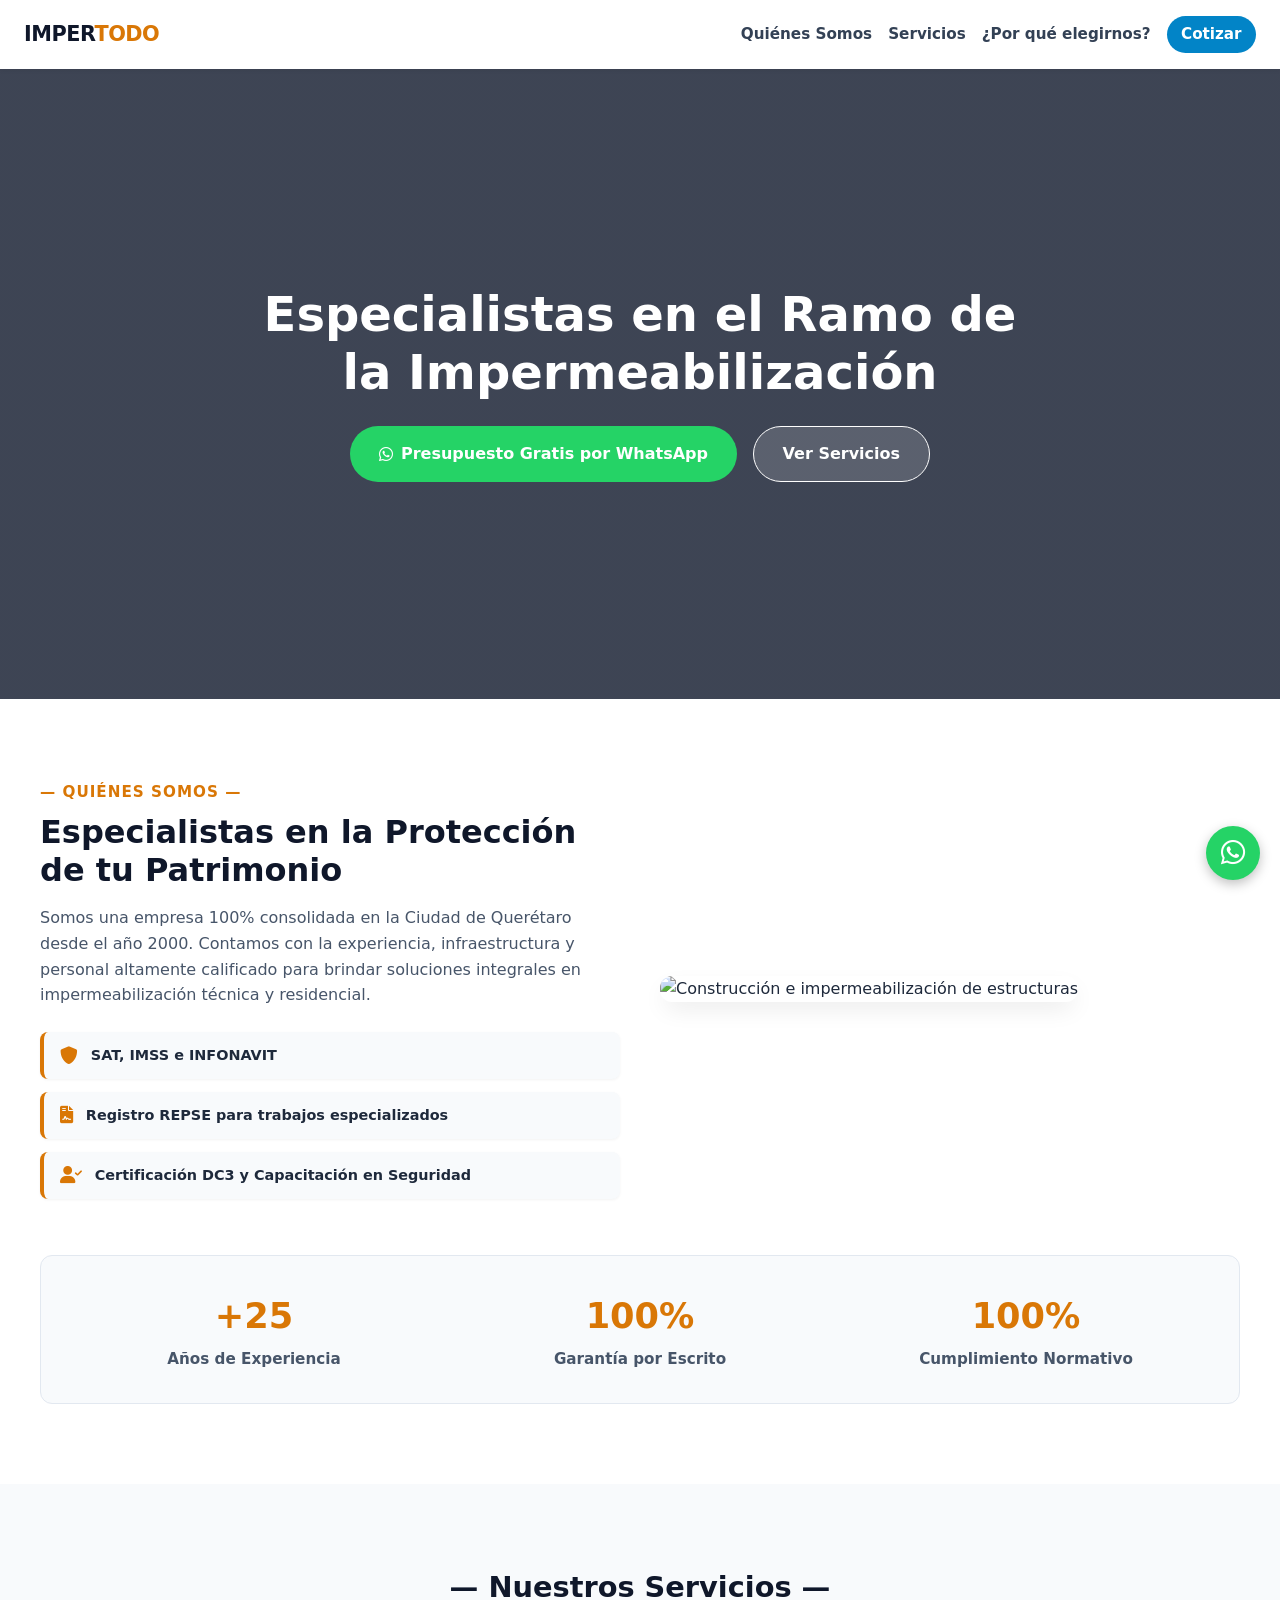
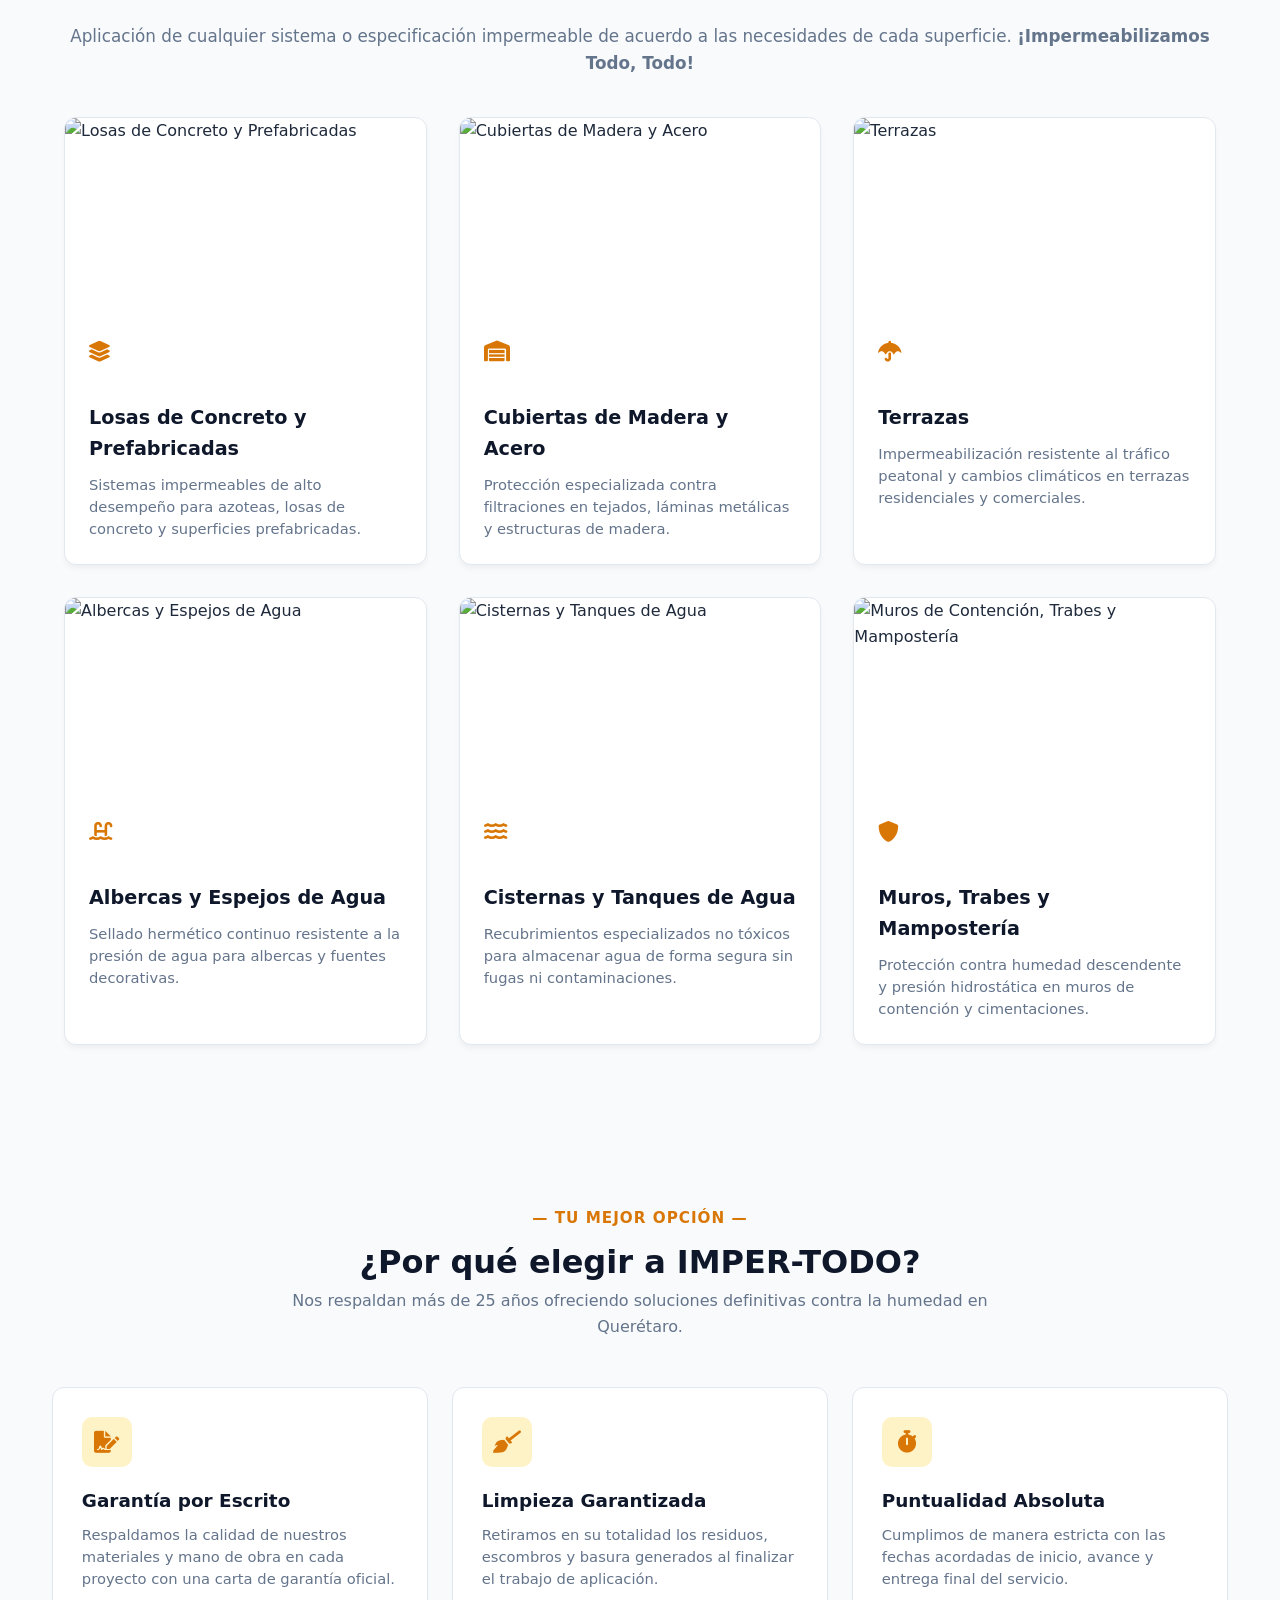
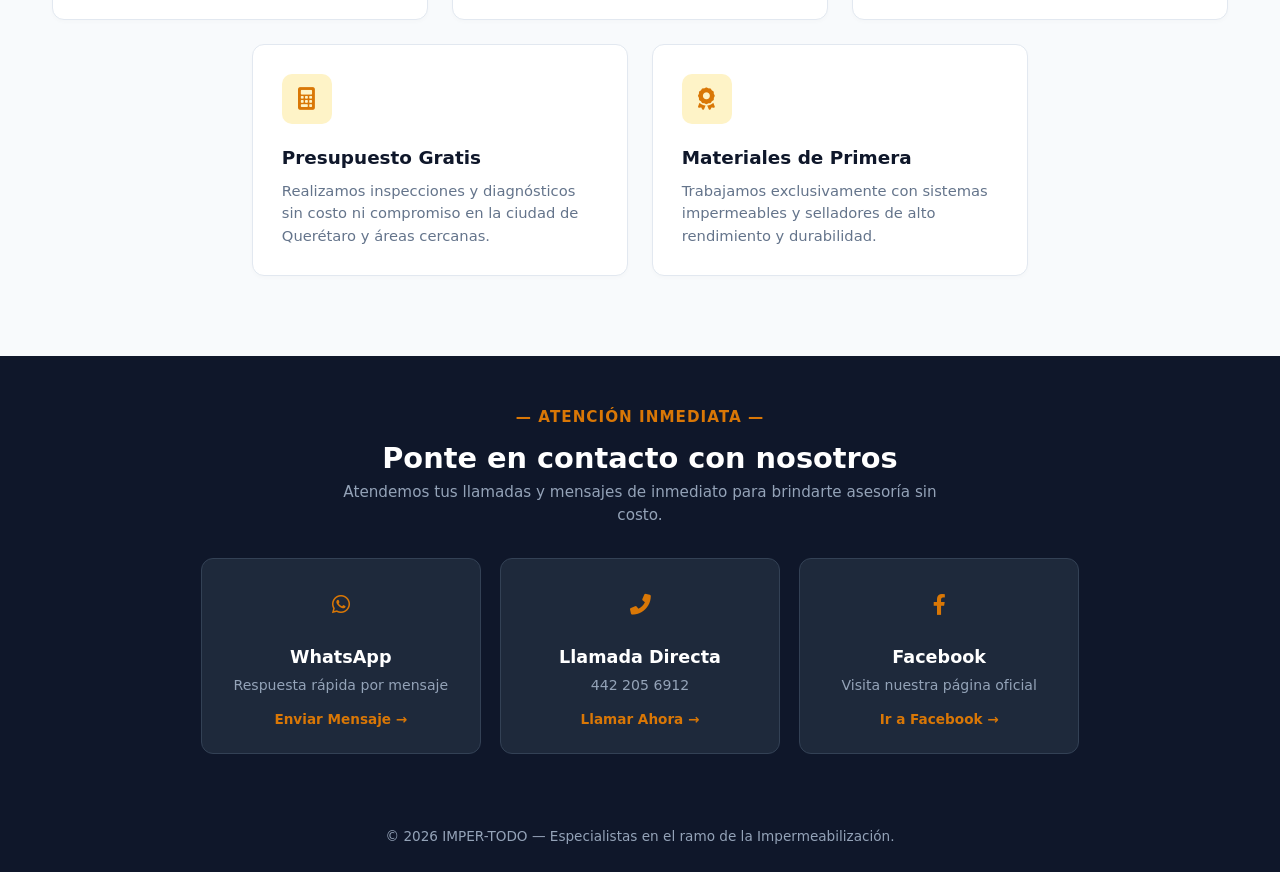
==== commit 6d2e466a: "Add files via upload" ====
--- a/index.html
+++ b/index.html
@@ -4,80 +4,12 @@
   <meta charset="UTF-8">
   <meta name="viewport" content="width=device-width, initial-scale=1.0">
   <title>IMPER-TODO | Especialistas en Impermeabilización</title>
+  <link rel="stylesheet" href="styles.css">
   <link rel="stylesheet" href="https://cdnjs.cloudflare.com/ajax/libs/font-awesome/6.0.0/css/all.min.css">
-  <style>
-    * { margin: 0; padding: 0; box-sizing: border-box; font-family: system-ui, -apple-system, sans-serif; }
-    html { scroll-behavior: smooth; }
-    body { color: #1e293b; background-color: #f8fafc; line-height: 1.6; }
-    
-    header { display: flex; justify-content: space-between; align-items: center; padding: 1rem 1.5rem; background: #fff; box-shadow: 0 2px 4px rgba(0,0,0,0.05); position: sticky; top: 0; z-index: 100; }
-    .logo { font-weight: 900; font-size: 1.3rem; color: #0f172a; }
-    .logo span { color: #d97706; }
-    nav { display: flex; align-items: center; gap: 1rem; }
-    nav a { text-decoration: none; color: #334155; font-weight: 600; font-size: 0.95rem; }
-    nav .btn-nav { background: #0284c7; color: #fff; padding: 0.4rem 0.9rem; border-radius: 20px; }
-
-    .hero {
-      background: linear-gradient(rgba(15, 23, 42, 0.8), rgba(15, 23, 42, 0.8)), 
-                  url("https://images.unsplash.com/photo-1562259949-e8e7689d7828?auto=format&fit=crop&w=1600&q=80") center/cover;
-      color: #fff; text-align: center; padding: 7rem 1.5rem; min-height: 70vh; display: flex; align-items: center; justify-content: center;
-    }
-    .hero h1 { font-size: 2.4rem; margin-bottom: 1.5rem; font-weight: 800; }
-    .hero-buttons { display: flex; flex-direction: column; gap: 1rem; justify-content: center; }
-    .btn-primary { background: #25d366; color: #fff; text-decoration: none; padding: 0.9rem 1.8rem; border-radius: 30px; font-weight: bold; display: inline-flex; align-items: center; justify-content: center; gap: 0.5rem; }
-    .btn-secondary { background: rgba(255, 255, 255, 0.15); border: 1px solid #fff; color: #fff; text-decoration: none; padding: 0.9rem 1.8rem; border-radius: 30px; font-weight: 600; }
-
-    .quienes-somos { background: #fff; padding: 5rem 1.5rem; }
-    .quienes-somos-container { max-width: 1200px; margin: 0 auto; display: grid; grid-template-columns: 1fr; gap: 2.5rem; align-items: center; }
-    .subtitulo { color: #d97706; font-weight: 700; font-size: 0.95rem; text-transform: uppercase; }
-    .quienes-somos-text h2 { font-size: 2rem; color: #0f172a; margin: 0.5rem 0 1rem; }
-    .quienes-somos-text p { color: #475569; margin-bottom: 1.5rem; }
-    .quienes-somos-img img { width: 100%; height: 320px; object-fit: cover; border-radius: 12px; }
-    .registros-grid { display: flex; flex-direction: column; gap: 0.8rem; }
-    .registro-tag { background: #f8fafc; padding: 0.75rem 1rem; border-radius: 8px; font-weight: 600; border-left: 4px solid #d97706; display: flex; align-items: center; gap: 0.8rem; }
-    .registro-tag i { color: #d97706; }
-
-    .stats-grid { max-width: 1200px; margin: 3.5rem auto 0; display: grid; grid-template-columns: 1fr; gap: 1.5rem; background: #f8fafc; padding: 2rem; border-radius: 12px; text-align: center; border: 1px solid #e2e8f0; }
-    .stat-item h3 { font-size: 2.2rem; color: #d97706; font-weight: 800; }
-
-    .servicios { padding: 5rem 1.5rem; max-width: 1200px; margin: 0 auto; text-align: center; }
-    .servicios-grid { display: grid; grid-template-columns: 1fr; gap: 2rem; margin-top: 2.5rem; }
-    .card { background: #fff; border-radius: 12px; border: 1px solid #e2e8f0; overflow: hidden; text-align: left; }
-    .card-image img { width: 100%; height: 200px; object-fit: cover; }
-    .card-body { padding: 1.5rem; }
-    .card-icon { font-size: 1.8rem; color: #d97706; margin-bottom: 0.8rem; }
-    .card h3 { font-size: 1.2rem; margin-bottom: 0.6rem; color: #0f172a; }
-    .card p { font-size: 0.92rem; color: #64748b; }
-
-    .beneficios { background: #f8fafc; padding: 5rem 1.5rem; }
-    .beneficios-header { text-align: center; margin-bottom: 3rem; }
-    .beneficios-grid { max-width: 1200px; margin: 0 auto; display: flex; flex-wrap: wrap; justify-content: center; gap: 1.5rem; }
-    .beneficio-card { background: #fff; padding: 1.8rem; border-radius: 12px; border: 1px solid #e2e8f0; width: 100%; }
-    .icon-box { width: 50px; height: 50px; background: #fef3c7; color: #d97706; border-radius: 10px; display: flex; align-items: center; justify-content: center; font-size: 1.4rem; margin-bottom: 1.2rem; }
-
-    .contacto-directo-section { background: #0f172a; color: #fff; padding: 3rem 1.5rem; text-align: center; }
-    .contacto-cards-grid { display: flex; flex-wrap: wrap; justify-content: center; gap: 1.2rem; margin-top: 2rem; }
-    .contacto-card { background: #1e293b; border: 1px solid #334155; border-radius: 12px; padding: 1.4rem; text-decoration: none; color: #fff; width: 100%; max-width: 280px; display: flex; flex-direction: column; align-items: center; }
-    .contacto-card .card-icon { width: 48px; height: 48px; border-radius: 50%; display: flex; align-items: center; justify-content: center; background: #0f172a; margin-bottom: 0.8rem; }
-    .whatsapp-card .card-icon { color: #25d366; }
-    .phone-card .card-icon { color: #d97706; }
-    .facebook-card .card-icon { color: #1877f2; }
-    .card-link { color: #d97706; font-weight: bold; margin-top: 0.5rem; }
-
-    .whatsapp-float { position: fixed; width: 54px; height: 54px; bottom: 20px; right: 20px; background-color: #25d366; color: #fff; border-radius: 50%; font-size: 28px; display: flex; align-items: center; justify-content: center; text-decoration: none; z-index: 99; }
-    footer { text-align: center; padding: 1.5rem; background: #0f172a; color: #94a3b8; font-size: 0.85rem; }
-
-    @media (min-width: 768px) {
-      .hero-buttons { flex-direction: row; }
-      .quienes-somos-container { grid-template-columns: 1fr 1fr; }
-      .stats-grid { grid-template-columns: repeat(3, 1fr); }
-      .servicios-grid { grid-template-columns: repeat(3, 1fr); }
-      .beneficio-card { width: calc(33.333% - 1.5rem); }
-    }
-  </style>
 </head>
 <body>
 
+  <!-- Encabezado / Navegación -->
   <header>
     <div class="logo">IMPER<span>TODO</span></div>
     <nav>
@@ -88,9 +20,11 @@
     </nav>
   </header>
 
+  <!-- Sección Principal (Hero) -->
   <section id="inicio" class="hero">
     <div class="hero-content">
       <h1>Especialistas en el Ramo de la Impermeabilización</h1>
+      
       <div class="hero-buttons">
         <a href="https://wa.me/524422056912?text=Hola,%20quisiera%20pedir%20un%20presupuesto" class="btn-primary" target="_blank">
           <i class="fab fa-whatsapp"></i> Presupuesto Gratis por WhatsApp
@@ -100,108 +34,213 @@
     </div>
   </section>
 
+  <!-- Quiénes Somos -->
   <section id="nosotros" class="quienes-somos">
     <div class="quienes-somos-container">
+      
       <div class="quienes-somos-text">
         <span class="subtitulo">— Quiénes Somos —</span>
         <h2>Especialistas en la Protección de tu Patrimonio</h2>
         <p>Somos una empresa 100% consolidada en la Ciudad de Querétaro desde el año 2000. Contamos con la experiencia, infraestructura y personal altamente calificado para brindar soluciones integrales en impermeabilización técnica y residencial.</p>
+        
         <div class="registros-grid">
           <div class="registro-tag"><i class="fas fa-shield-alt"></i> SAT, IMSS e INFONAVIT</div>
           <div class="registro-tag"><i class="fas fa-file-contract"></i> Registro REPSE para trabajos especializados</div>
           <div class="registro-tag"><i class="fas fa-user-check"></i> Certificación DC3 y Capacitación en Seguridad</div>
         </div>
       </div>
+
       <div class="quienes-somos-img">
-        <img src="https://images.unsplash.com/photo-1504307651254-35680f356dfd?w=800&auto=format&fit=crop&q=80" alt="Impermeabilización">
-      </div>
+        <img 
+          src="https://images.unsplash.com/photo-1504307651254-35680f356dfd?w=800&auto=format&fit=crop&q=80" 
+          alt="Construcción e impermeabilización de estructuras" 
+          referrerpolicy="no-referrer"
+        >
+      </div>
+
     </div>
 
     <div class="stats-grid">
-      <div class="stat-item"><h3>+25</h3><p>Años de Experiencia</p></div>
-      <div class="stat-item"><h3>100%</h3><p>Garantía por Escrito</p></div>
-      <div class="stat-item"><h3>100%</h3><p>Cumplimiento Normativo</p></div>
-    </div>
-  </section>
-
+      <div class="stat-item">
+        <h3>+25</h3>
+        <p>Años de Experiencia</p>
+      </div>
+      <div class="stat-item">
+        <h3>100%</h3>
+        <p>Garantía por Escrito</p>
+      </div>
+      <div class="stat-item">
+        <h3>100%</h3>
+        <p>Cumplimiento Normativo</p>
+      </div>
+    </div>
+  </section>
+
+  <!-- Nuestros Servicios -->
   <section id="servicios" class="servicios">
     <h2>— Nuestros Servicios —</h2>
-    <p>Aplicación de cualquier sistema o especificación impermeable de acuerdo a las necesidades de cada superficie.</p>
+    <p class="servicios-intro">Aplicación de cualquier sistema o especificación impermeable de acuerdo a las necesidades de cada superficie. <strong>¡Impermeabilizamos Todo, Todo!</strong></p>
+    
     <div class="servicios-grid">
-      <div class="card">
-        <div class="card-image"><img src="https://plus.unsplash.com/premium_photo-1683121530725-e9ddd6c74ef1?q=80&w=1170&auto=format&fit=crop" alt="Losas"></div>
+      
+      <div class="card">
+        <div class="card-image">
+          
+          <img src="https://plus.unsplash.com/premium_photo-1683121530725-e9ddd6c74ef1?q=80&w=1170&auto=format&fit=crop&ixlib=rb-4.1.0&ixid=M3wxMjA3fDB8MHxwaG90by1wYWdlfHx8fGVufDB8fHx8fA%3D%3D" alt="Losas de Concreto y Prefabricadas">
+        </div>
         <div class="card-body">
           <i class="fas fa-layer-group card-icon"></i>
           <h3>Losas de Concreto y Prefabricadas</h3>
-          <p>Sistemas impermeables de alto desempeño para azoteas y superficies prefabricadas.</p>
-        </div>
-      </div>
-      <div class="card">
-        <div class="card-image"><img src="https://images.unsplash.com/photo-1576013551627-0cc20b96c2a7?auto=format&fit=crop&w=600&q=80" alt="Albercas"></div>
+          <p>Sistemas impermeables de alto desempeño para azoteas, losas de concreto y superficies prefabricadas.</p>
+        </div>
+      </div>
+
+      <div class="card">
+        <div class="card-image">
+          <img src="https://encrypted-tbn0.gstatic.com/images?q=tbn:ANd9GcQSYn6G-M3zd-s-UkFj6ddt2opBTUxvI1QpB04shk0l6W6RE8SJSiNoXtU&s=10" alt="Cubiertas de Madera y Acero">
+        </div>
+        <div class="card-body">
+          <i class="fas fa-warehouse card-icon"></i>
+          <h3>Cubiertas de Madera y Acero</h3>
+          <p>Protección especializada contra filtraciones en tejados, láminas metálicas y estructuras de madera.</p>
+        </div>
+      </div>
+
+      <div class="card">
+        <div class="card-image">
+          <img src="https://encrypted-tbn0.gstatic.com/images?q=tbn:ANd9GcSRjV8FRa4G_MdYTD7j7CrYUqypaernG-XS1La6B00v7psv2D_61oemhTKs&s=10" alt="Terrazas">
+        </div>
+        <div class="card-body">
+          <i class="fas fa-umbrella card-icon"></i>
+          <h3>Terrazas</h3>
+          <p>Impermeabilización resistente al tráfico peatonal y cambios climáticos en terrazas residenciales y comerciales.</p>
+        </div>
+      </div>
+
+      <div class="card">
+        <div class="card-image">
+          <img src="https://images.unsplash.com/photo-1576013551627-0cc20b96c2a7?auto=format&fit=crop&w=600&q=80" alt="Albercas y Espejos de Agua">
+        </div>
         <div class="card-body">
           <i class="fas fa-swimming-pool card-icon"></i>
           <h3>Albercas y Espejos de Agua</h3>
-          <p>Sellado hermético continuo resistente a la presión de agua para albercas y fuentes.</p>
-        </div>
-      </div>
-      <div class="card">
-        <div class="card-image"><img src="https://blog.paqsa.com.mx/wp-content/uploads/2015/12/impermeabilizar-cisterna-2.jpg" alt="Cisternas"></div>
+          <p>Sellado hermético continuo resistente a la presión de agua para albercas y fuentes decorativas.</p>
+        </div>
+      </div>
+
+      <div class="card">
+        <div class="card-image">
+          <img src="https://blog.paqsa.com.mx/wp-content/uploads/2015/12/impermeabilizar-cisterna-2.jpg" alt="Cisternas y Tanques de Agua">
+        </div>
         <div class="card-body">
           <i class="fas fa-water card-icon"></i>
-          <h3>Cisternas y Tanques</h3>
-          <p>Recubrimientos especializados no tóxicos para almacenar agua de forma segura.</p>
-        </div>
-      </div>
-    </div>
-  </section>
-
+          <h3>Cisternas y Tanques de Agua</h3>
+          <p>Recubrimientos especializados no tóxicos para almacenar agua de forma segura sin fugas ni contaminaciones.</p>
+        </div>
+      </div>
+
+      <div class="card">
+        <div class="card-image">
+          <img src="https://www.homecenter.com.co/static/landing/guiasdecompra/Guias_de_compra_2/img/Impermeabilizante-para-muros-combate-la-humedad/impermeabilizante-para-muro.jpg" alt="Muros de Contención, Trabes y Mampostería">
+        </div>
+        <div class="card-body">
+          <i class="fas fa-shield-alt card-icon"></i>
+          <h3>Muros, Trabes y Mampostería</h3>
+          <p>Protección contra humedad descendente y presión hidrostática en muros de contención y cimentaciones.</p>
+        </div>
+      </div>
+
+    </div>
+  </section>
+
+  <!-- ¿Por qué elegirnos? (5 tarjetas centradas) -->
   <section id="por-que-elegirnos" class="beneficios">
     <div class="beneficios-header">
       <span class="subtitulo">— Tu Mejor Opción —</span>
       <h2>¿Por qué elegir a IMPER-TODO?</h2>
-    </div>
+      <p>Nos respaldan más de 25 años ofreciendo soluciones definitivas contra la humedad en Querétaro.</p>
+    </div>
+
     <div class="beneficios-grid">
+      
       <div class="beneficio-card">
         <div class="icon-box"><i class="fas fa-file-signature"></i></div>
         <h3>Garantía por Escrito</h3>
-        <p>Respaldamos la calidad de nuestros materiales y mano de obra con una carta de garantía oficial.</p>
-      </div>
+        <p>Respaldamos la calidad de nuestros materiales y mano de obra en cada proyecto con una carta de garantía oficial.</p>
+      </div>
+
       <div class="beneficio-card">
         <div class="icon-box"><i class="fas fa-broom"></i></div>
         <h3>Limpieza Garantizada</h3>
-        <p>Retiramos en su totalidad los residuos y escombros al finalizar el trabajo.</p>
-      </div>
+        <p>Retiramos en su totalidad los residuos, escombros y basura generados al finalizar el trabajo de aplicación.</p>
+      </div>
+
+      <div class="beneficio-card">
+        <div class="icon-box"><i class="fas fa-stopwatch"></i></div>
+        <h3>Puntualidad Absoluta</h3>
+        <p>Cumplimos de manera estricta con las fechas acordadas de inicio, avance y entrega final del servicio.</p>
+      </div>
+
       <div class="beneficio-card">
         <div class="icon-box"><i class="fas fa-calculator"></i></div>
         <h3>Presupuesto Gratis</h3>
-        <p>Realizamos inspecciones sin costo ni compromiso en Querétaro y áreas cercanas.</p>
-      </div>
-    </div>
-  </section>
-
+        <p>Realizamos inspecciones y diagnósticos sin costo ni compromiso en la ciudad de Querétaro y áreas cercanas.</p>
+      </div>
+
+      <div class="beneficio-card">
+        <div class="icon-box"><i class="fas fa-award"></i></div>
+        <h3>Materiales de Primera</h3>
+        <p>Trabajamos exclusivamente con sistemas impermeables y selladores de alto rendimiento y durabilidad.</p>
+      </div>
+
+    </div>
+  </section>
+
+ <!-- Contacto Directo -->
   <section id="contacto" class="contacto-directo-section">
-    <h2>Ponte en contacto con nosotros</h2>
-    <div class="contacto-cards-grid">
-      <a href="https://wa.me/524422056912?text=Hola,%20me%20gustaria%20informacion" target="_blank" class="contacto-card whatsapp-card">
-        <div class="card-icon"><i class="fab fa-whatsapp"></i></div>
-        <h3>WhatsApp</h3>
-        <span class="card-link">Enviar Mensaje &rarr;</span>
-      </a>
-      <a href="tel:4422056912" class="contacto-card phone-card">
-        <div class="card-icon"><i class="fas fa-phone-alt"></i></div>
-        <h3>Llamada Directa</h3>
-        <span class="card-link">442 205 6912 &rarr;</span>
-      </a>
-    </div>
-  </section>
-
-  <a href="https://wa.me/524422056912?text=Hola,%20me%20interesa%20un%20presupuesto" class="whatsapp-float" target="_blank">
+    <div class="contacto-directo-container">
+      
+      <div class="contacto-header">
+        <span class="subtitulo">— Atención Inmediata —</span>
+        <h2>Ponte en contacto con nosotros</h2>
+        <p>Atendemos tus llamadas y mensajes de inmediato para brindarte asesoría sin costo.</p>
+      </div>
+
+      <div class="contacto-cards-grid">
+        
+        <a href="https://wa.me/524422056912?text=Hola,%20me%20gustaria%20informacion%20sobre%20un%20servicio" target="_blank" class="contacto-card whatsapp-card">
+          <div class="card-icon"><i class="fab fa-whatsapp"></i></div>
+          <h3>WhatsApp</h3>
+          <p>Respuesta rápida por mensaje</p>
+          <span class="card-link">Enviar Mensaje &rarr;</span>
+        </a>
+
+        <a href="tel:4422056912" class="contacto-card phone-card">
+          <div class="card-icon"><i class="fas fa-phone-alt"></i></div>
+          <h3>Llamada Directa</h3>
+          <p>442 205 6912</p>
+          <span class="card-link">Llamar Ahora &rarr;</span>
+        </a>
+
+        <a href="https://facebook.com" target="_blank" class="contacto-card facebook-card">
+          <div class="card-icon"><i class="fab fa-facebook-f"></i></div>
+          <h3>Facebook</h3>
+          <p>Visita nuestra página oficial</p>
+          <span class="card-link">Ir a Facebook &rarr;</span>
+        </a>
+
+      </div>
+
+    </div>
+  </section>
+  <!-- Botón Flotante de WhatsApp -->
+  <a href="https://wa.me/524422056912?text=Hola,%20me%20interesa%20un%20presupuesto" class="whatsapp-float" target="_blank" aria-label="Contacto por WhatsApp">
     <i class="fab fa-whatsapp"></i>
   </a>
 
   <footer>
-    <p>&copy; 2026 IMPER-TODO — Especialistas en Impermeabilización.</p>
+    <p>&copy; 2026 IMPER-TODO — Especialistas en el ramo de la Impermeabilización.</p>
   </footer>
 
 </body>
-</html>
+</html>
--- a/styles.css
+++ b/styles.css
@@ -0,0 +1,543 @@
+* {
+  margin: 0;
+  padding: 0;
+  box-sizing: border-box;
+  font-family: system-ui, -apple-system, BlinkMacSystemFont, 'Segoe UI', Roboto, sans-serif;
+}
+
+html {
+  scroll-behavior: smooth;
+}
+
+body {
+  color: #1e293b;
+  background-color: #f8fafc;
+  line-height: 1.6;
+}
+
+/* Header */
+header {
+  display: flex;
+  justify-content: space-between;
+  align-items: center;
+  padding: 1rem 1.5rem;
+  background: #ffffff;
+  box-shadow: 0 2px 4px rgba(0,0,0,0.05);
+  position: sticky;
+  top: 0;
+  z-index: 100;
+}
+
+.logo {
+  font-weight: 900;
+  font-size: 1.3rem;
+  color: #0f172a;
+  letter-spacing: -0.5px;
+}
+
+.logo span {
+  color: #d97706;
+}
+
+nav {
+  display: flex;
+  align-items: center;
+  gap: 1rem;
+}
+
+nav a {
+  text-decoration: none;
+  color: #334155;
+  font-weight: 600;
+  font-size: 0.95rem;
+}
+
+nav .btn-nav {
+  background: #0284c7;
+  color: #ffffff;
+  padding: 0.4rem 0.9rem;
+  border-radius: 20px;
+}
+
+/* Hero Section */
+.hero {
+  background: linear-gradient(rgba(15, 23, 42, 0.8), rgba(15, 23, 42, 0.8)), 
+              url('https://images.unsplash.com/photo-1562259949-e8e7689d7828?auto=format&fit=crop&w=1600&q=80') center/cover;
+  color: #ffffff;
+  text-align: center;
+  padding: 7rem 1.5rem;
+  min-height: 70vh;
+  display: flex;
+  align-items: center;
+  justify-content: center;
+}
+
+.hero-content {
+  max-width: 800px;
+  margin: 0 auto;
+}
+
+.hero h1 {
+  font-size: 2.4rem;
+  line-height: 1.2;
+  margin-bottom: 1.5rem;
+  font-weight: 800;
+}
+
+.hero-buttons {
+  display: flex;
+  flex-direction: column;
+  gap: 1rem;
+  justify-content: center;
+}
+
+.btn-primary {
+  background: #25d366;
+  color: #ffffff;
+  text-decoration: none;
+  padding: 0.9rem 1.8rem;
+  border-radius: 30px;
+  font-weight: bold;
+  display: inline-flex;
+  align-items: center;
+  justify-content: center;
+  gap: 0.5rem;
+}
+
+.btn-secondary {
+  background: rgba(255, 255, 255, 0.15);
+  border: 1px solid #ffffff;
+  color: #ffffff;
+  text-decoration: none;
+  padding: 0.9rem 1.8rem;
+  border-radius: 30px;
+  font-weight: 600;
+  display: inline-block;
+}
+
+/* Quiénes Somos */
+.quienes-somos {
+  background: #ffffff;
+  padding: 5rem 1.5rem;
+}
+
+.quienes-somos-container {
+  max-width: 1200px;
+  margin: 0 auto;
+  display: grid;
+  grid-template-columns: 1fr;
+  gap: 2.5rem;
+  align-items: center;
+}
+
+.subtitulo {
+  color: #d97706;
+  font-weight: 700;
+  font-size: 0.95rem;
+  text-transform: uppercase;
+  letter-spacing: 1px;
+}
+
+.quienes-somos-text h2 {
+  font-size: 2rem;
+  color: #0f172a;
+  margin: 0.5rem 0 1rem 0;
+  line-height: 1.2;
+}
+
+.quienes-somos-text p {
+  color: #475569;
+  font-size: 1rem;
+  margin-bottom: 1.5rem;
+}
+
+.quienes-somos-img img {
+  width: 100%;
+  height: 320px;
+  object-fit: cover;
+  border-radius: 12px;
+  box-shadow: 0 10px 25px -5px rgba(0, 0, 0, 0.1);
+}
+
+.registros-grid {
+  display: flex;
+  flex-direction: column;
+  gap: 0.8rem;
+}
+
+.registro-tag {
+  background: #f8fafc;
+  color: #1e293b;
+  padding: 0.75rem 1rem;
+  border-radius: 8px;
+  font-weight: 600;
+  font-size: 0.9rem;
+  display: flex;
+  align-items: center;
+  gap: 0.8rem;
+  border-left: 4px solid #d97706;
+  box-shadow: 0 1px 3px rgba(0,0,0,0.05);
+}
+
+.registro-tag i {
+  color: #d97706;
+  font-size: 1.1rem;
+}
+
+/* Estadísticas */
+.stats-grid {
+  max-width: 1200px;
+  margin: 3.5rem auto 0 auto;
+  display: grid;
+  grid-template-columns: 1fr;
+  gap: 1.5rem;
+  background: #f8fafc;
+  padding: 2rem;
+  border-radius: 12px;
+  text-align: center;
+  border: 1px solid #e2e8f0;
+}
+
+.stat-item h3 {
+  font-size: 2.2rem;
+  color: #d97706;
+  font-weight: 800;
+  margin-bottom: 0.2rem;
+}
+
+.stat-item p {
+  color: #475569;
+  font-weight: 600;
+  font-size: 0.95rem;
+}
+
+/* Servicios */
+.servicios {
+  padding: 5rem 1.5rem;
+  max-width: 1200px;
+  margin: 0 auto;
+  text-align: center;
+}
+
+.servicios h2 {
+  font-size: 1.8rem;
+  color: #0f172a;
+  margin-bottom: 0.8rem;
+}
+
+.servicios-intro {
+  color: #64748b;
+  margin-bottom: 2.5rem;
+  font-size: 1.05rem;
+}
+
+.servicios-grid {
+  display: grid;
+  grid-template-columns: 1fr;
+  gap: 2rem;
+}
+
+.card {
+  background: #ffffff;
+  border-radius: 12px;
+  border: 1px solid #e2e8f0;
+  overflow: hidden;
+  text-align: left;
+  box-shadow: 0 4px 6px -1px rgba(0, 0, 0, 0.05);
+  transition: transform 0.2s ease, box-shadow 0.2s ease;
+  display: flex;
+  flex-direction: column;
+}
+
+.card:hover {
+  transform: translateY(-4px);
+  box-shadow: 0 10px 15px -3px rgba(0, 0, 0, 0.1);
+}
+
+.card-image {
+  width: 100%;
+  height: 200px;
+  overflow: hidden;
+}
+
+.card-image img {
+  width: 100%;
+  height: 100%;
+  object-fit: cover;
+}
+
+.card-body {
+  padding: 1.5rem;
+  display: flex;
+  flex-direction: column;
+  align-items: flex-start;
+  flex-grow: 1;
+}
+
+/* Ajuste directo para eliminar círculos/fondos y alinear íconos */
+.card-icon {
+  font-size: 1.8rem;
+  color: #d97706 !important;
+  background: transparent !important;
+  border-radius: 0 !important;
+  padding: 0 !important;
+  margin-bottom: 0.8rem;
+  display: inline-block;
+  line-height: 1;
+  box-shadow: none !important;
+  border: none !important;
+}
+
+.card h3 {
+  font-size: 1.2rem;
+  margin-bottom: 0.6rem;
+  color: #0f172a;
+  font-weight: 700;
+}
+
+.card p {
+  font-size: 0.92rem;
+  color: #64748b;
+  line-height: 1.5;
+}
+
+/* Sección Beneficios (Flexbox Centrado) */
+.beneficios {
+  background: #f8fafc;
+  padding: 5rem 1.5rem;
+}
+
+.beneficios-header {
+  text-align: center;
+  max-width: 700px;
+  margin: 0 auto 3rem auto;
+}
+
+.beneficios-header h2 {
+  font-size: 2rem;
+  color: #0f172a;
+  margin-top: 0.4rem;
+}
+
+.beneficios-header p {
+  color: #64748b;
+  font-size: 1rem;
+}
+
+.beneficios-grid {
+  max-width: 1200px;
+  margin: 0 auto;
+  display: flex;
+  flex-wrap: wrap;
+  justify-content: center;
+  gap: 1.5rem;
+}
+
+.beneficio-card {
+  background: #ffffff;
+  padding: 1.8rem;
+  border-radius: 12px;
+  border: 1px solid #e2e8f0;
+  box-shadow: 0 2px 4px rgba(0,0,0,0.02);
+  transition: transform 0.2s ease, box-shadow 0.2s ease;
+  width: 100%;
+}
+
+.beneficio-card:hover {
+  transform: translateY(-4px);
+  box-shadow: 0 10px 20px rgba(0,0,0,0.06);
+}
+
+.icon-box {
+  width: 50px;
+  height: 50px;
+  background: #fef3c7;
+  color: #d97706;
+  border-radius: 10px;
+  display: flex;
+  align-items: center;
+  justify-content: center;
+  font-size: 1.4rem;
+  margin-bottom: 1.2rem;
+}
+
+.beneficio-card h3 {
+  font-size: 1.15rem;
+  color: #0f172a;
+  margin-bottom: 0.5rem;
+  font-weight: 700;
+}
+
+.beneficio-card p {
+  font-size: 0.92rem;
+  color: #64748b;
+  line-height: 1.5;
+}
+
+/* Sección Contacto Directo (Compacta y Centrada) */
+.contacto-directo-section {
+  background: #0f172a;
+  color: #ffffff;
+  padding: 3rem 1.5rem;
+}
+
+.contacto-directo-container {
+  max-width: 950px;
+  margin: 0 auto;
+}
+
+.contacto-header {
+  text-align: center;
+  max-width: 600px;
+  margin: 0 auto 2rem auto;
+}
+
+.contacto-header h2 {
+  font-size: 1.8rem;
+  color: #ffffff;
+  margin-top: 0.3rem;
+}
+
+.contacto-header p {
+  color: #94a3b8;
+  font-size: 0.95rem;
+  line-height: 1.5;
+}
+
+.contacto-cards-grid {
+  display: flex;
+  flex-wrap: wrap;
+  justify-content: center;
+  gap: 1.2rem;
+}
+
+.contacto-card {
+  background: #1e293b;
+  border: 1px solid #334155;
+  border-radius: 12px;
+  padding: 1.4rem 1.2rem;
+  text-decoration: none;
+  color: #ffffff;
+  display: flex;
+  flex-direction: column;
+  align-items: center;
+  text-align: center;
+  transition: transform 0.2s ease, border-color 0.2s ease, box-shadow 0.2s ease;
+  width: 100%;
+}
+
+.contacto-card:hover {
+  transform: translateY(-4px);
+  border-color: #d97706;
+  box-shadow: 0 10px 18px rgba(0, 0, 0, 0.25);
+}
+
+.card-icon {
+  width: 48px;
+  height: 48px;
+  border-radius: 50%;
+  display: flex;
+  align-items: center;
+  justify-content: center;
+  font-size: 1.3rem;
+  margin-bottom: 0.8rem;
+  background: #0f172a;
+}
+
+.whatsapp-card .card-icon { color: #25d366; }
+.phone-card .card-icon { color: #d97706; }
+.facebook-card .card-icon { color: #1877f2; }
+
+.contacto-card h3 {
+  font-size: 1.1rem;
+  margin-bottom: 0.2rem;
+  color: #ffffff;
+}
+
+.contacto-card p {
+  color: #94a3b8;
+  font-size: 0.88rem;
+  margin-bottom: 0.8rem;
+}
+
+.card-link {
+  font-weight: 700;
+  font-size: 0.85rem;
+  color: #d97706;
+}
+
+/* Responsivo para alinear y centrar las 3 tarjetas */
+@media (min-width: 640px) {
+  .contacto-card {
+    width: calc(33.333% - 1.2rem);
+    min-width: 220px;
+    max-width: 280px;
+  }
+}
+
+/* WhatsApp Flotante */
+.whatsapp-float {
+  position: fixed;
+  width: 54px;
+  height: 54px;
+  bottom: 20px;
+  right: 20px;
+  background-color: #25d366;
+  color: #ffffff;
+  border-radius: 50%;
+  font-size: 28px;
+  box-shadow: 0 4px 12px rgba(0,0,0,0.25);
+  display: flex;
+  align-items: center;
+  justify-content: center;
+  text-decoration: none;
+  z-index: 99;
+}
+
+footer {
+  text-align: center;
+  padding: 1.5rem;
+  background: #0f172a;
+  color: #94a3b8;
+  font-size: 0.85rem;
+}
+
+/* Media Queries Responsivos */
+@media (min-width: 640px) {
+  .contacto-cards-grid {
+    grid-template-columns: repeat(2, 1fr);
+  }
+}
+
+@media (min-width: 768px) {
+  .hero {
+    padding: 9rem 1.5rem;
+  }
+  .hero h1 {
+    font-size: 3rem;
+  }
+  .hero-buttons {
+    flex-direction: row;
+  }
+  .quienes-somos-container {
+    grid-template-columns: 1fr 1fr;
+  }
+  .stats-grid {
+    grid-template-columns: repeat(3, 1fr);
+  }
+  .servicios-grid {
+    grid-template-columns: repeat(3, 1fr);
+  }
+  .beneficio-card {
+    width: calc(50% - 1.5rem);
+  }
+}
+
+@media (min-width: 1024px) {
+  .beneficio-card {
+    width: calc(33.333% - 1.5rem);
+  }
+  .contacto-cards-grid {
+    grid-template-columns: repeat(4, 1fr);
+  }
+}
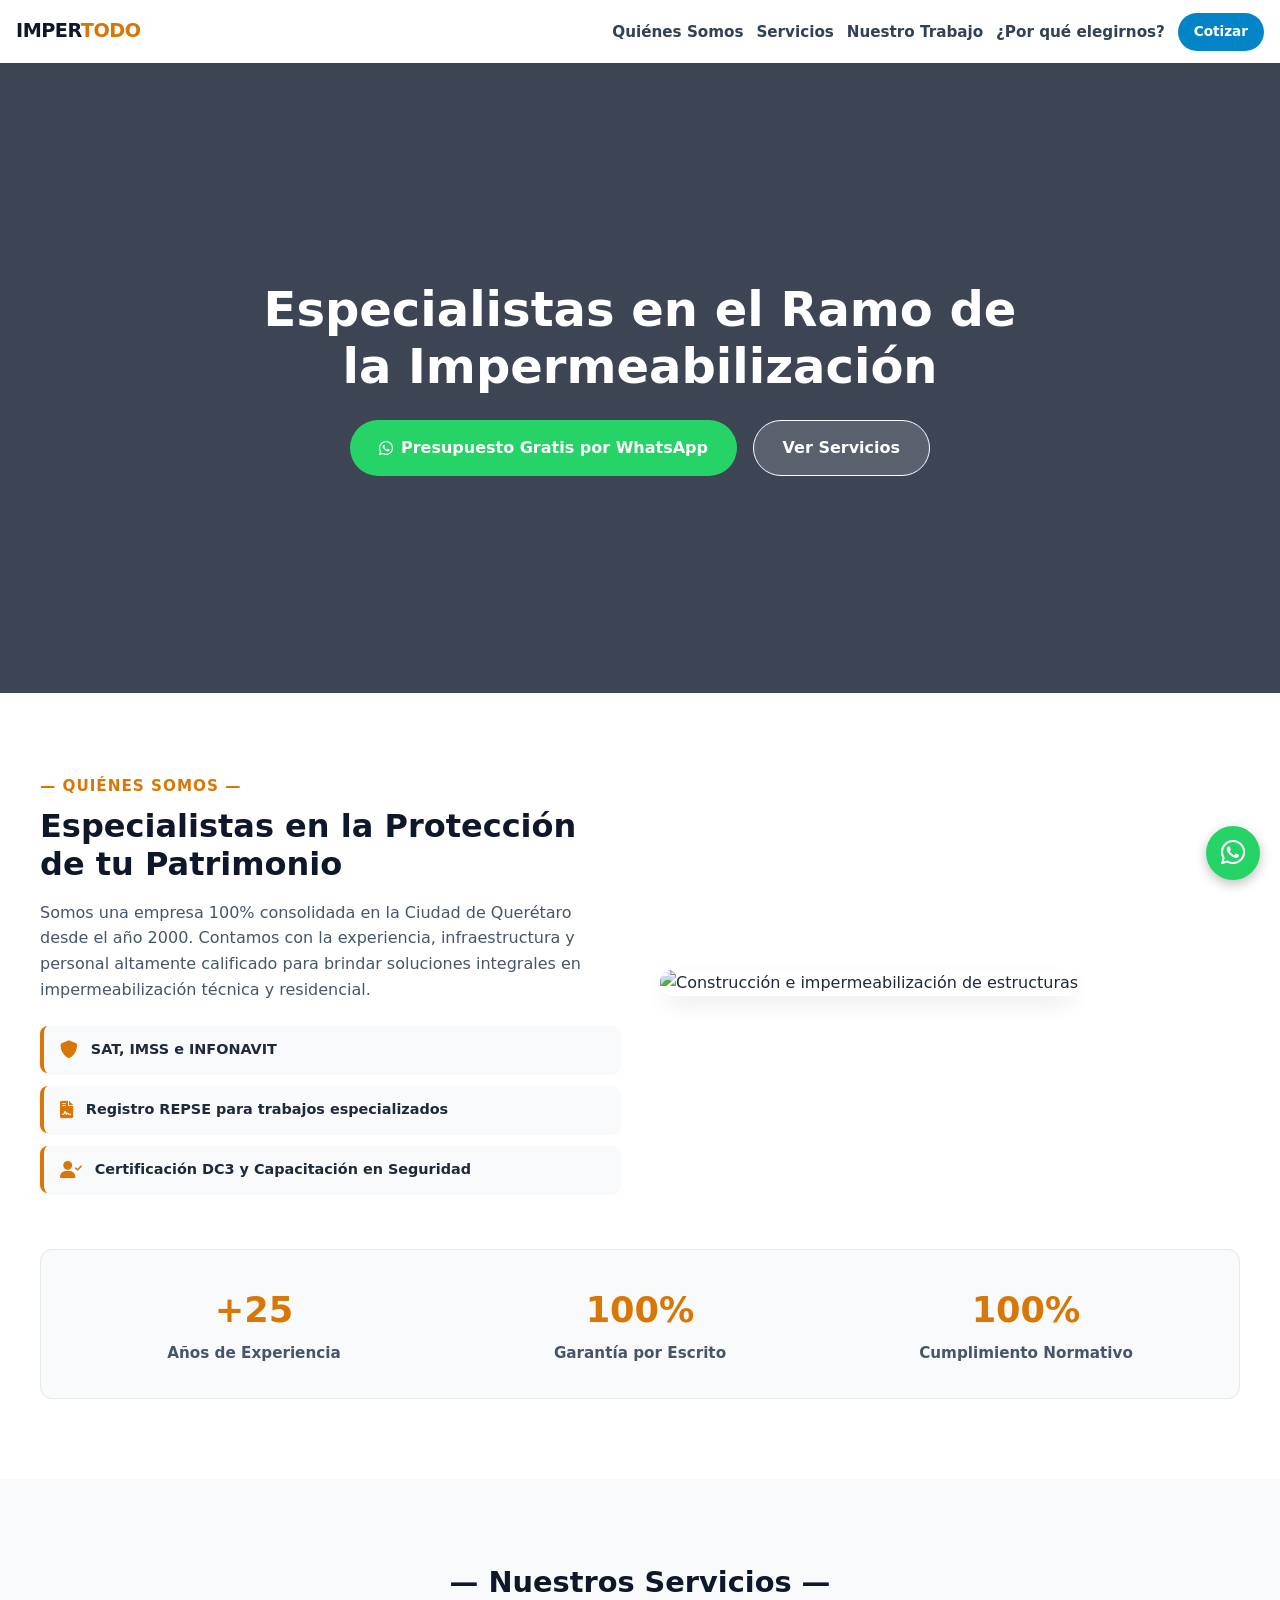
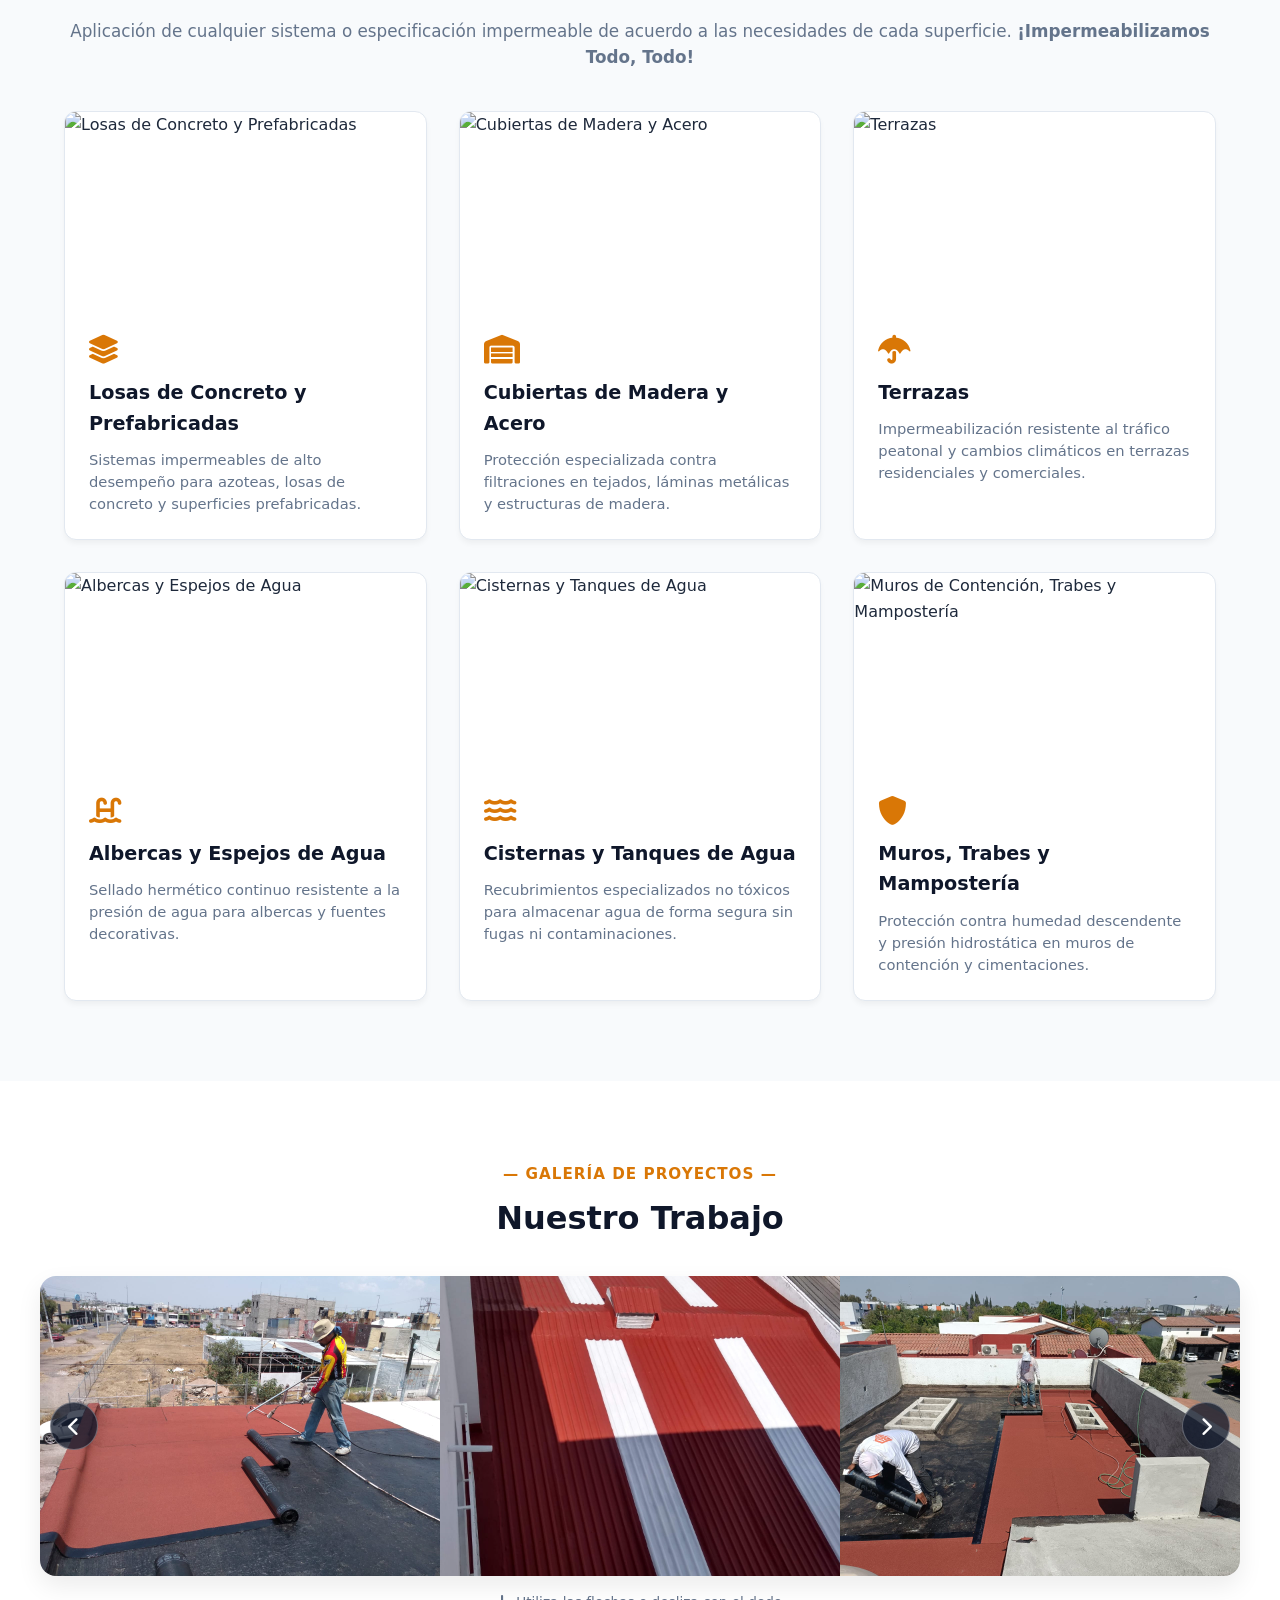
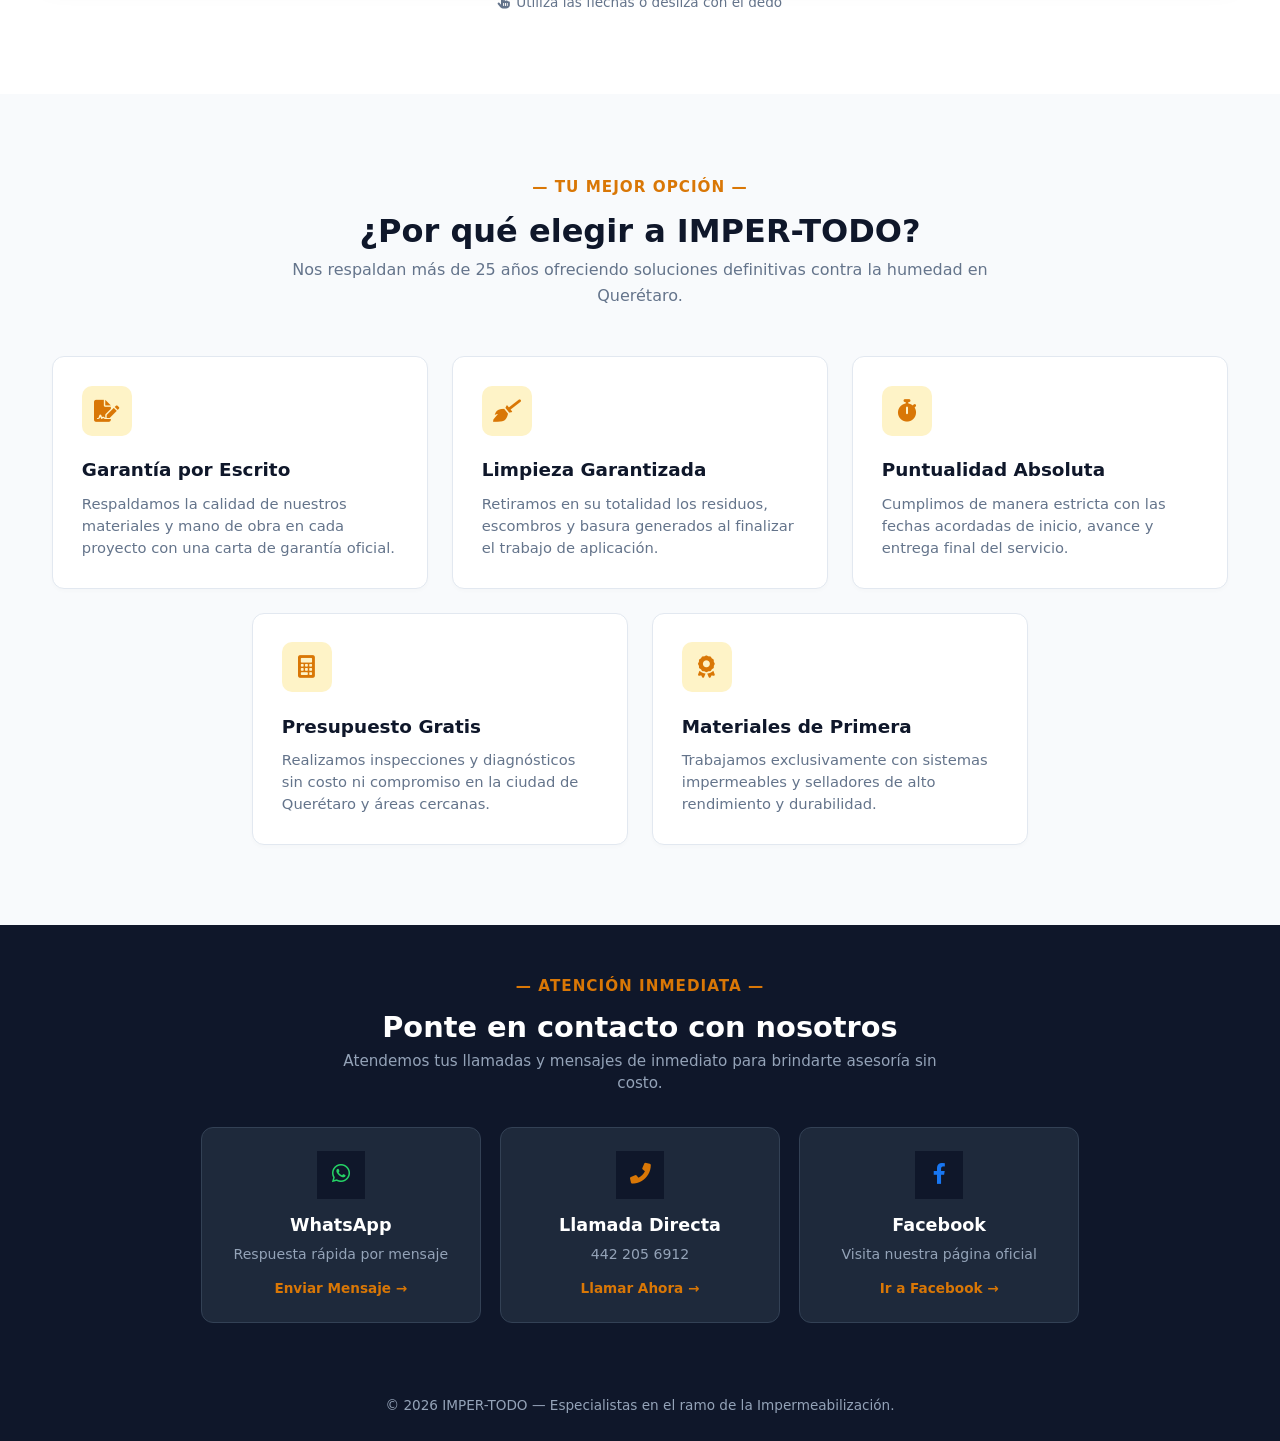
==== commit 3f7056fa: "Add files via upload" ====
--- a/index.html
+++ b/index.html
@@ -15,6 +15,7 @@
     <nav>
       <a href="#nosotros">Quiénes Somos</a>
       <a href="#servicios">Servicios</a>
+      <a href="#nuestro-trabajo">Nuestro Trabajo</a>
       <a href="#por-que-elegirnos">¿Por qué elegirnos?</a>
       <a href="#contacto" class="btn-nav">Cotizar</a>
     </nav>
@@ -85,7 +86,6 @@
       
       <div class="card">
         <div class="card-image">
-          
           <img src="https://plus.unsplash.com/premium_photo-1683121530725-e9ddd6c74ef1?q=80&w=1170&auto=format&fit=crop&ixlib=rb-4.1.0&ixid=M3wxMjA3fDB8MHxwaG90by1wYWdlfHx8fGVufDB8fHx8fA%3D%3D" alt="Losas de Concreto y Prefabricadas">
         </div>
         <div class="card-body">
@@ -153,7 +153,73 @@
     </div>
   </section>
 
-  <!-- ¿Por qué elegirnos? (5 tarjetas centradas) -->
+  <!-- APARTADO: NUESTRO TRABAJO (CARRUSEL AUTOMÁTICO CON FLECHAS - SIN LETRAS) -->
+  <section id="nuestro-trabajo" class="carrusel-section">
+    <div class="carrusel-header">
+      <span class="subtitulo">— Galería de Proyectos —</span>
+      <h2>Nuestro Trabajo</h2>
+    </div>
+
+    <div class="carrusel-wrapper">
+      <!-- Botón Anterior -->
+      <button class="carrusel-btn prev-btn" id="prevBtn" aria-label="Imagen Anterior">
+        <i class="fas fa-chevron-left"></i>
+      </button>
+
+      <div class="carrusel-container" id="carruselContainer">
+        <div class="carrusel-track">
+          <!-- Imagen 1 -->
+          <div class="carrusel-slide">
+            <img src="imagen1.jpeg" alt="Proyecto de impermeabilización 1" loading="lazy">
+          </div>
+
+          <!-- Imagen 2 -->
+          <div class="carrusel-slide">
+            <img src="imagen 2.jpeg" alt="Proyecto de impermeabilización 2" loading="lazy">
+          </div>
+
+          <!-- Imagen 3 -->
+          <div class="carrusel-slide">
+            <img src="imagen 3.jpeg" alt="Proyecto de impermeabilización 3" loading="lazy">
+          </div>
+
+          <!-- Imagen 4 -->
+          <div class="carrusel-slide">
+            <img src="imagen 4.jpeg" alt="Proyecto de impermeabilización 4" loading="lazy">
+          </div>
+
+          <!-- Imagen 5 -->
+          <div class="carrusel-slide">
+            <img src="imagen 5.jpeg" alt="Proyecto de impermeabilización 5" loading="lazy">
+          </div>
+
+          <!-- Imagen 6 -->
+          <div class="carrusel-slide">
+            <img src="imagen6.jpeg" alt="Proyecto de impermeabilización 6" loading="lazy">
+          </div>
+
+          <!-- Imagen 7 -->
+          <div class="carrusel-slide">
+            <img src="imagen7.jpeg" alt="Proyecto de impermeabilización 7" loading="lazy">
+          </div>
+
+          <!-- Imagen 8 -->
+          <div class="carrusel-slide">
+            <img src="imagen 8.jpeg" alt="Proyecto de impermeabilización 8" loading="lazy">
+          </div>
+        </div>
+      </div>
+
+      <!-- Botón Siguiente -->
+      <button class="carrusel-btn next-btn" id="nextBtn" aria-label="Imagen Siguiente">
+        <i class="fas fa-chevron-right"></i>
+      </button>
+    </div>
+
+    <p class="carrusel-hint"><i class="fas fa-hand-pointer"></i> Utiliza las flechas o desliza con el dedo</p>
+  </section>
+
+  <!-- ¿Por qué elegirnos? -->
   <section id="por-que-elegirnos" class="beneficios">
     <div class="beneficios-header">
       <span class="subtitulo">— Tu Mejor Opción —</span>
@@ -196,7 +262,7 @@
     </div>
   </section>
 
- <!-- Contacto Directo -->
+  <!-- Contacto Directo -->
   <section id="contacto" class="contacto-directo-section">
     <div class="contacto-directo-container">
       
@@ -233,6 +299,7 @@
 
     </div>
   </section>
+
   <!-- Botón Flotante de WhatsApp -->
   <a href="https://wa.me/524422056912?text=Hola,%20me%20interesa%20un%20presupuesto" class="whatsapp-float" target="_blank" aria-label="Contacto por WhatsApp">
     <i class="fab fa-whatsapp"></i>
@@ -242,5 +309,65 @@
     <p>&copy; 2026 IMPER-TODO — Especialistas en el ramo de la Impermeabilización.</p>
   </footer>
 
+  <!-- SCRIPT CARRUSEL AUTOMÁTICO Y FLECHAS -->
+  <script>
+    document.addEventListener('DOMContentLoaded', () => {
+      const container = document.getElementById('carruselContainer');
+      const prevBtn = document.getElementById('prevBtn');
+      const nextBtn = document.getElementById('nextBtn');
+
+      let autoSlideInterval;
+
+      const getSlideWidth = () => {
+        const slide = container.querySelector('.carrusel-slide');
+        return slide ? slide.offsetWidth : 300;
+      };
+
+      const slideNext = () => {
+        const maxScroll = container.scrollWidth - container.clientWidth;
+        if (container.scrollLeft >= maxScroll - 5) {
+          container.scrollTo({ left: 0, behavior: 'smooth' });
+        } else {
+          container.scrollBy({ left: getSlideWidth(), behavior: 'smooth' });
+        }
+      };
+
+      const slidePrev = () => {
+        if (container.scrollLeft <= 5) {
+          const maxScroll = container.scrollWidth - container.clientWidth;
+          container.scrollTo({ left: maxScroll, behavior: 'smooth' });
+        } else {
+          container.scrollBy({ left: -getSlideWidth(), behavior: 'smooth' });
+        }
+      };
+
+      nextBtn.addEventListener('click', () => {
+        slideNext();
+        resetTimer();
+      });
+
+      prevBtn.addEventListener('click', () => {
+        slidePrev();
+        resetTimer();
+      });
+
+      const startTimer = () => {
+        autoSlideInterval = setInterval(slideNext, 3500);
+      };
+
+      const resetTimer = () => {
+        clearInterval(autoSlideInterval);
+        startTimer();
+      };
+
+      container.addEventListener('mouseenter', () => clearInterval(autoSlideInterval));
+      container.addEventListener('mouseleave', startTimer);
+      container.addEventListener('touchstart', () => clearInterval(autoSlideInterval), { passive: true });
+      container.addEventListener('touchend', startTimer);
+
+      startTimer();
+    });
+  </script>
+
 </body>
 </html>
--- a/styles.css
+++ b/styles.css
@@ -20,17 +20,18 @@
   display: flex;
   justify-content: space-between;
   align-items: center;
-  padding: 1rem 1.5rem;
+  padding: 0.8rem 1rem;
   background: #ffffff;
   box-shadow: 0 2px 4px rgba(0,0,0,0.05);
   position: sticky;
   top: 0;
   z-index: 100;
+  width: 100%;
 }
 
 .logo {
   font-weight: 900;
-  font-size: 1.3rem;
+  font-size: 1.2rem;
   color: #0f172a;
   letter-spacing: -0.5px;
 }
@@ -42,7 +43,7 @@
 nav {
   display: flex;
   align-items: center;
-  gap: 1rem;
+  gap: 0.8rem;
 }
 
 nav a {
@@ -52,11 +53,21 @@
   font-size: 0.95rem;
 }
 
+@media (max-width: 767px) {
+  nav a:not(.btn-nav) {
+    display: none;
+  }
+}
+
 nav .btn-nav {
   background: #0284c7;
   color: #ffffff;
-  padding: 0.4rem 0.9rem;
+  padding: 0.5rem 1rem;
   border-radius: 20px;
+  font-size: 0.85rem;
+  font-weight: 600;
+  text-decoration: none;
+  white-space: nowrap;
 }
 
 /* Hero Section */
@@ -274,7 +285,6 @@
   flex-grow: 1;
 }
 
-/* Ajuste directo para eliminar círculos/fondos y alinear íconos */
 .card-icon {
   font-size: 1.8rem;
   color: #d97706 !important;
@@ -301,7 +311,110 @@
   line-height: 1.5;
 }
 
-/* Sección Beneficios (Flexbox Centrado) */
+/* CARRUSEL SIN TEXTO SOBREPUESTO */
+.carrusel-section {
+  padding: 5rem 1.5rem;
+  background-color: #ffffff;
+  text-align: center;
+}
+
+.carrusel-header h2 {
+  font-size: 2rem;
+  color: #0f172a;
+  margin-top: 0.4rem;
+  margin-bottom: 2rem;
+}
+
+.carrusel-wrapper {
+  position: relative;
+  max-width: 1200px;
+  margin: 0 auto;
+  display: flex;
+  align-items: center;
+}
+
+.carrusel-container {
+  width: 100%;
+  overflow-x: auto;
+  scroll-snap-type: x mandatory;
+  scroll-behavior: smooth;
+  -webkit-overflow-scrolling: touch;
+  border-radius: 16px;
+  box-shadow: 0 10px 25px rgba(0,0,0,0.08);
+  background: #0f172a;
+  scrollbar-width: none;
+}
+
+.carrusel-container::-webkit-scrollbar {
+  display: none;
+}
+
+.carrusel-track {
+  display: flex;
+  gap: 0;
+}
+
+.carrusel-slide {
+  flex: 0 0 100%;
+  scroll-snap-align: center;
+  position: relative;
+  aspect-ratio: 4 / 3;
+  max-height: 500px;
+  background-color: #0f172a;
+}
+
+.carrusel-slide img {
+  width: 100%;
+  height: 100%;
+  object-fit: cover;
+  display: block;
+}
+
+/* Botones de Flecha */
+.carrusel-btn {
+  position: absolute;
+  top: 50%;
+  transform: translateY(-50%);
+  width: 44px;
+  height: 44px;
+  border-radius: 50%;
+  background: rgba(15, 23, 42, 0.75);
+  color: #ffffff;
+  border: 1px solid rgba(255, 255, 255, 0.3);
+  font-size: 1.2rem;
+  display: flex;
+  align-items: center;
+  justify-content: center;
+  cursor: pointer;
+  z-index: 10;
+  transition: background 0.2s ease, transform 0.2s ease;
+}
+
+.carrusel-btn:hover {
+  background: #d97706;
+  border-color: #d97706;
+  transform: translateY(-50%) scale(1.08);
+}
+
+.prev-btn {
+  left: 10px;
+}
+
+.next-btn {
+  right: 10px;
+}
+
+.carrusel-hint {
+  margin-top: 1rem;
+  font-size: 0.85rem;
+  color: #64748b;
+  display: flex;
+  align-items: center;
+  justify-content: center;
+  gap: 0.4rem;
+}
+
+/* Sección Beneficios */
 .beneficios {
   background: #f8fafc;
   padding: 5rem 1.5rem;
@@ -374,7 +487,7 @@
   line-height: 1.5;
 }
 
-/* Sección Contacto Directo (Compacta y Centrada) */
+/* Sección Contacto Directo */
 .contacto-directo-section {
   background: #0f172a;
   color: #ffffff;
@@ -432,7 +545,7 @@
   box-shadow: 0 10px 18px rgba(0, 0, 0, 0.25);
 }
 
-.card-icon {
+.contacto-card .card-icon {
   width: 48px;
   height: 48px;
   border-radius: 50%;
@@ -441,12 +554,12 @@
   justify-content: center;
   font-size: 1.3rem;
   margin-bottom: 0.8rem;
-  background: #0f172a;
-}
-
-.whatsapp-card .card-icon { color: #25d366; }
-.phone-card .card-icon { color: #d97706; }
-.facebook-card .card-icon { color: #1877f2; }
+  background: #0f172a !important;
+}
+
+.whatsapp-card .card-icon { color: #25d366 !important; }
+.phone-card .card-icon { color: #d97706 !important; }
+.facebook-card .card-icon { color: #1877f2 !important; }
 
 .contacto-card h3 {
   font-size: 1.1rem;
@@ -464,15 +577,6 @@
   font-weight: 700;
   font-size: 0.85rem;
   color: #d97706;
-}
-
-/* Responsivo para alinear y centrar las 3 tarjetas */
-@media (min-width: 640px) {
-  .contacto-card {
-    width: calc(33.333% - 1.2rem);
-    min-width: 220px;
-    max-width: 280px;
-  }
 }
 
 /* WhatsApp Flotante */
@@ -504,8 +608,10 @@
 
 /* Media Queries Responsivos */
 @media (min-width: 640px) {
-  .contacto-cards-grid {
-    grid-template-columns: repeat(2, 1fr);
+  .contacto-card {
+    width: calc(33.333% - 1.2rem);
+    min-width: 220px;
+    max-width: 280px;
   }
 }
 
@@ -531,13 +637,20 @@
   .beneficio-card {
     width: calc(50% - 1.5rem);
   }
+  .carrusel-slide {
+    flex: 0 0 50%;
+  }
+  .carrusel-btn {
+    width: 48px;
+    height: 48px;
+  }
 }
 
 @media (min-width: 1024px) {
   .beneficio-card {
     width: calc(33.333% - 1.5rem);
   }
-  .contacto-cards-grid {
-    grid-template-columns: repeat(4, 1fr);
+  .carrusel-slide {
+    flex: 0 0 33.333%;
   }
 }
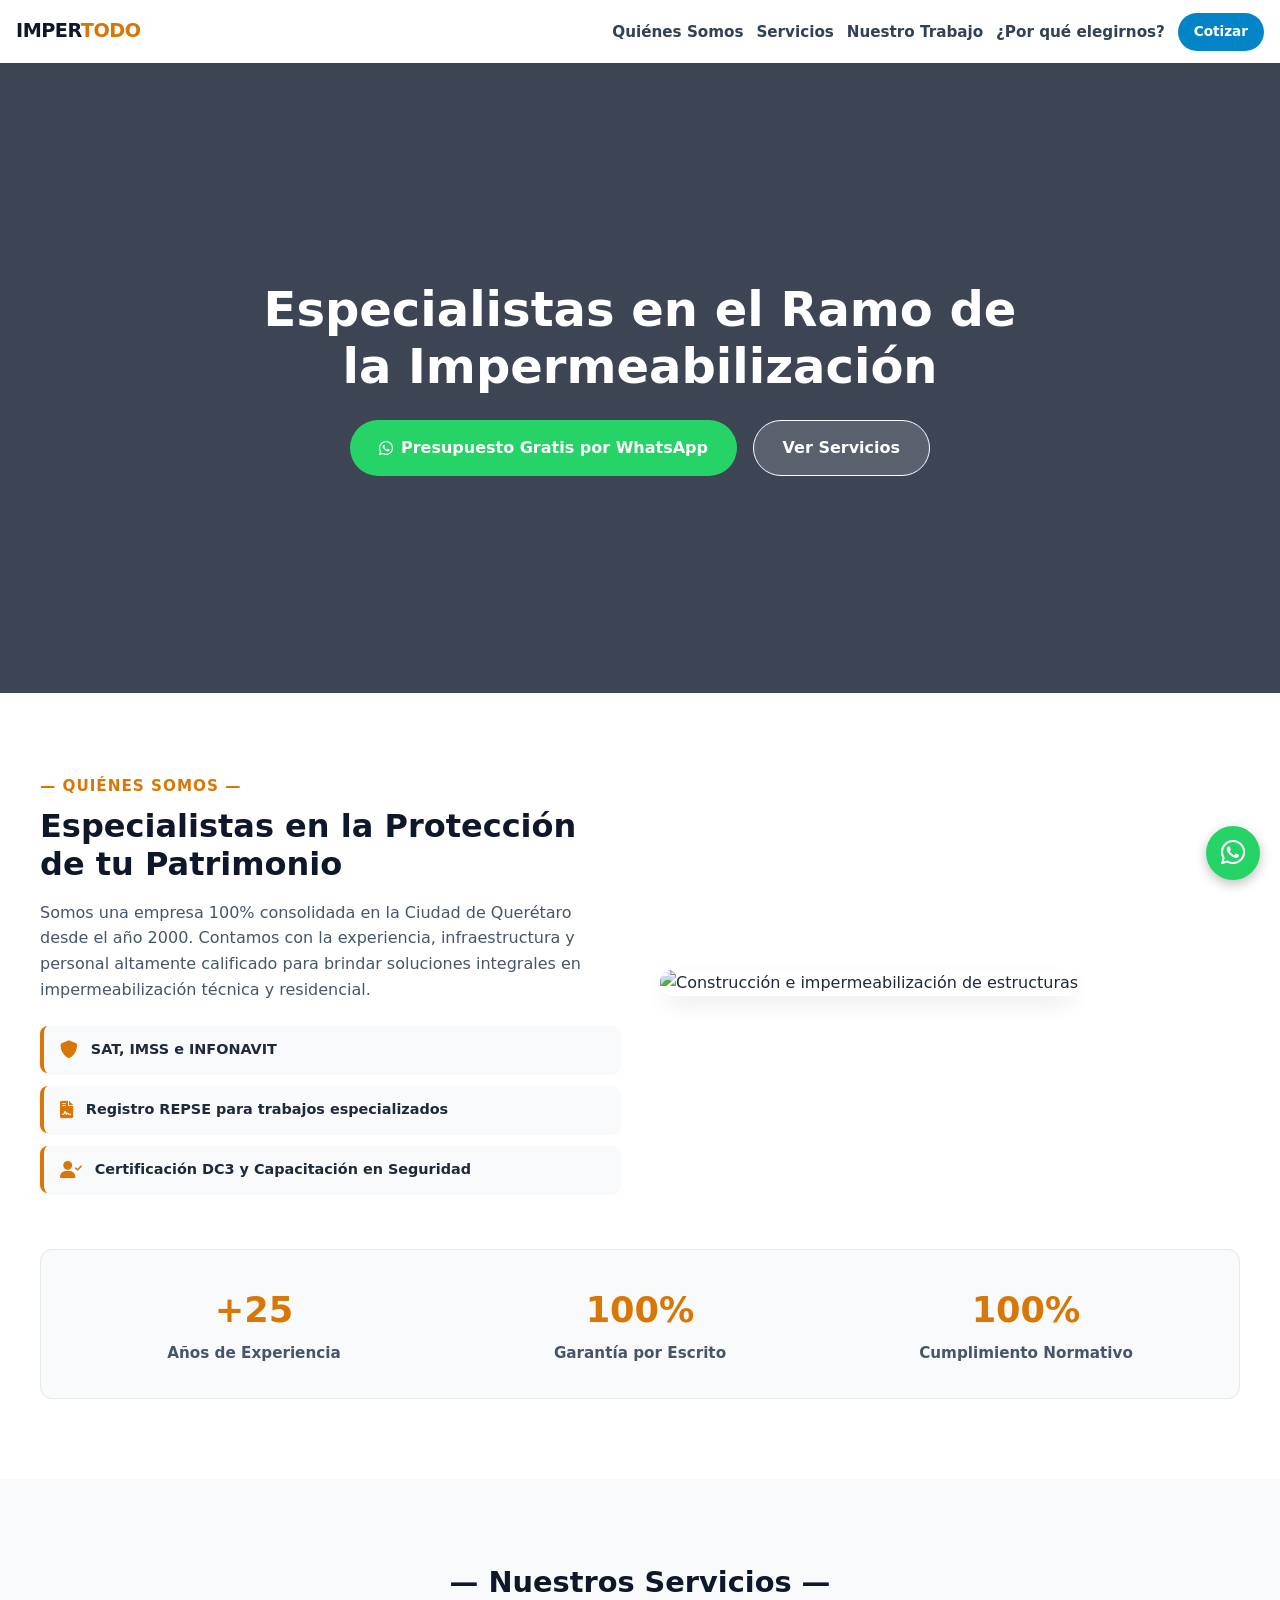
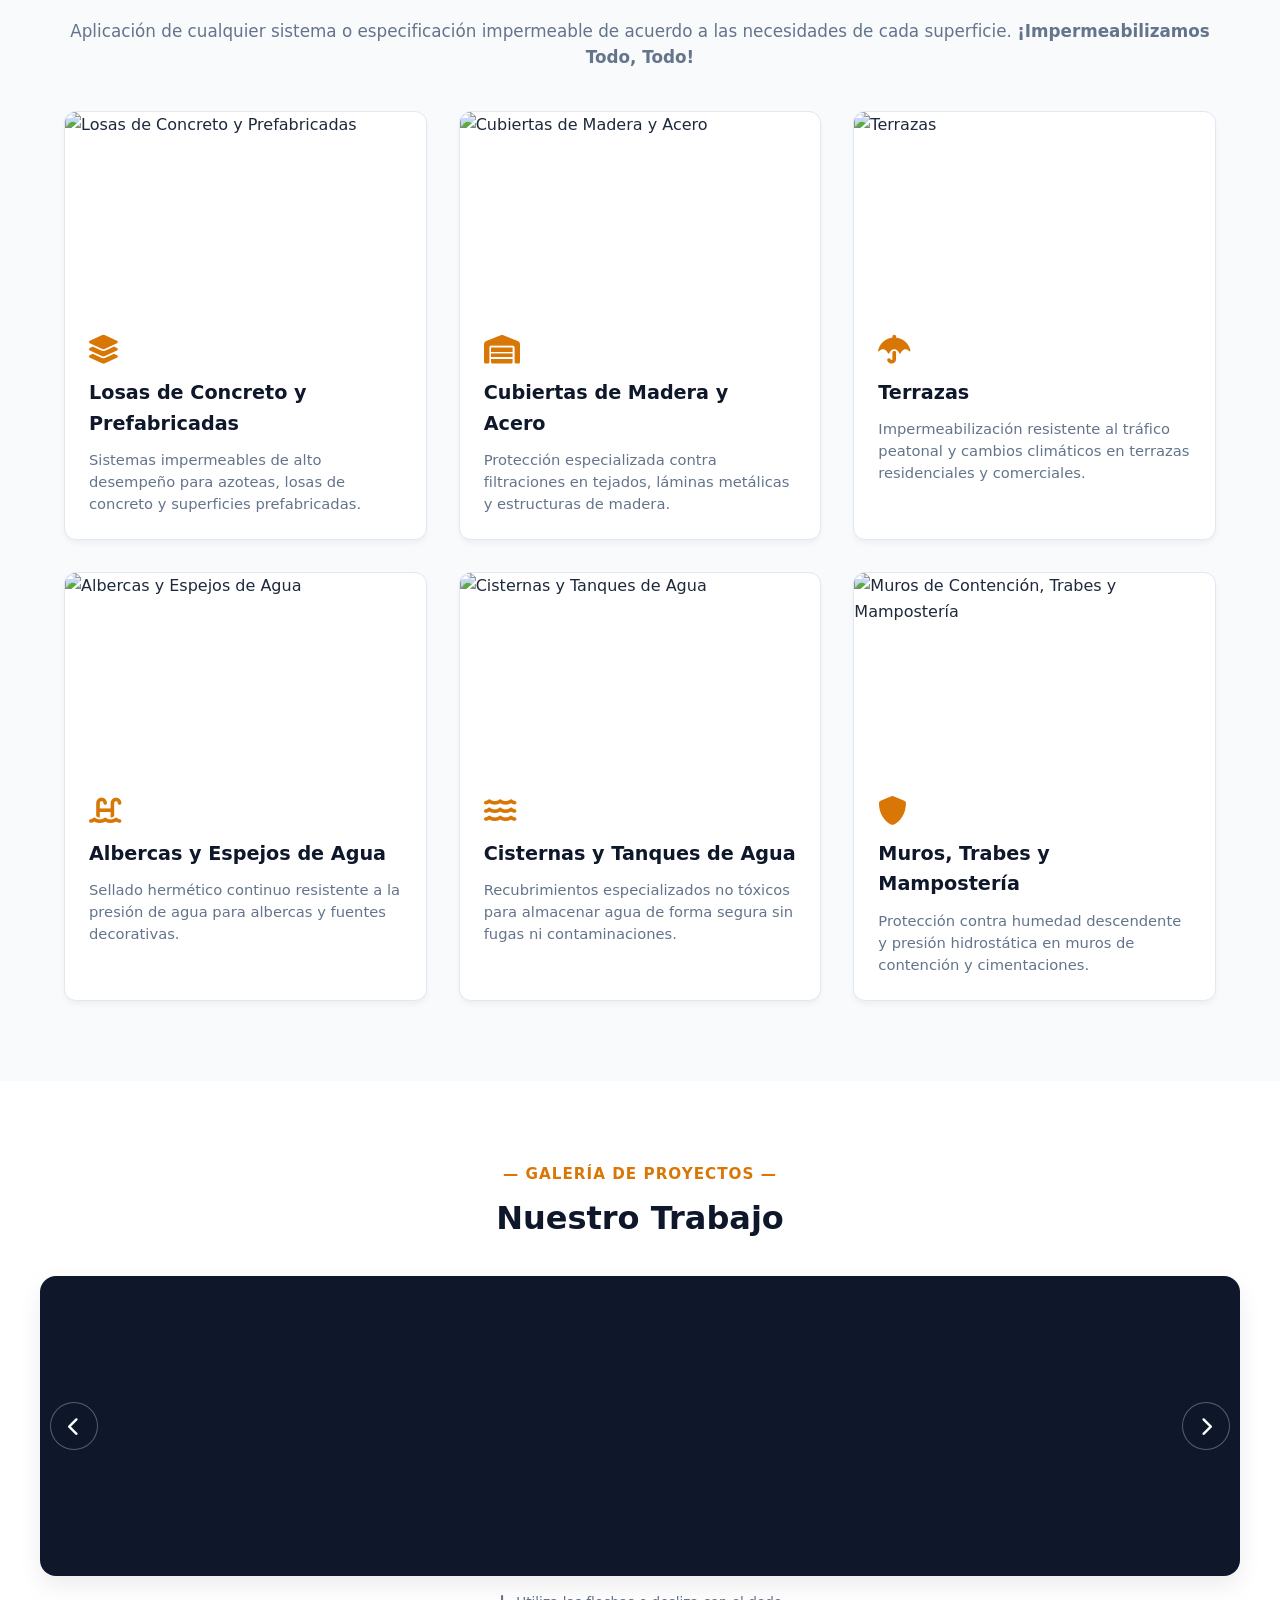
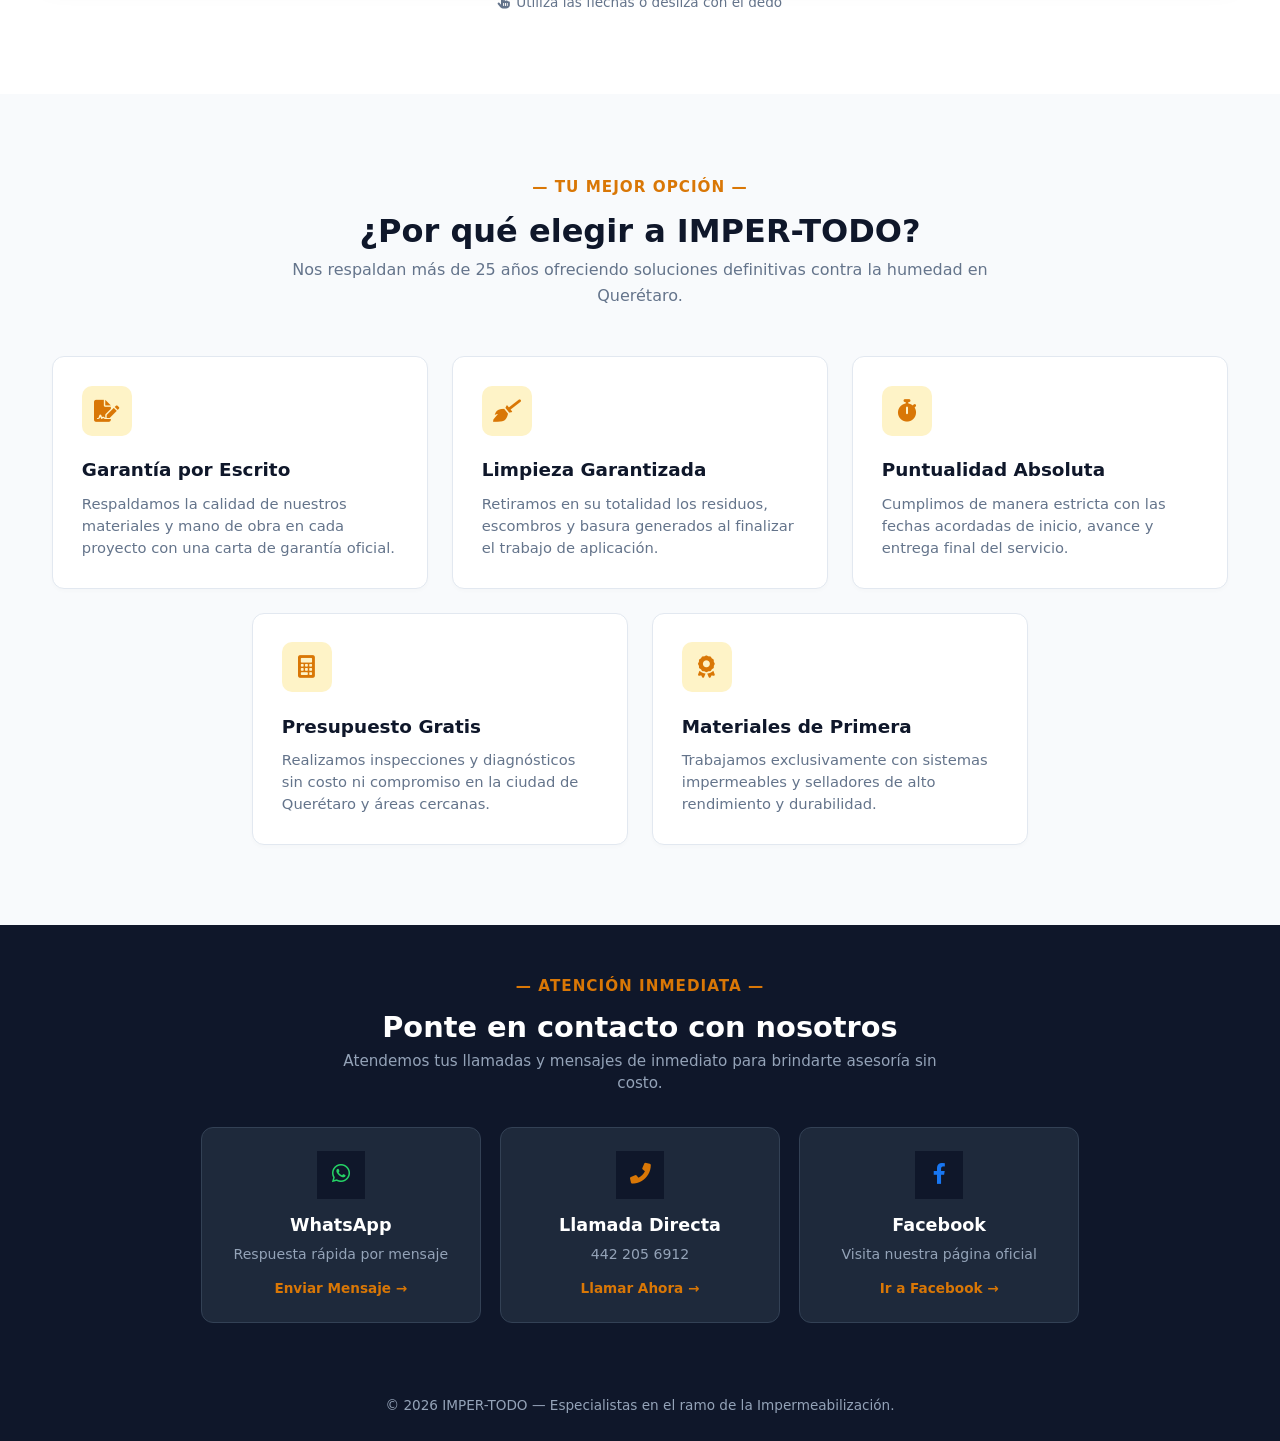
==== commit 8493083a: "Add files via upload" ====
--- a/index.html
+++ b/index.html
@@ -153,7 +153,7 @@
     </div>
   </section>
 
-  <!-- APARTADO: NUESTRO TRABAJO (CARRUSEL AUTOMÁTICO CON FLECHAS - SIN LETRAS) -->
+  <!-- GALERÍA / NUESTRO TRABAJO -->
   <section id="nuestro-trabajo" class="carrusel-section">
     <div class="carrusel-header">
       <span class="subtitulo">— Galería de Proyectos —</span>
@@ -161,56 +161,39 @@
     </div>
 
     <div class="carrusel-wrapper">
-      <!-- Botón Anterior -->
       <button class="carrusel-btn prev-btn" id="prevBtn" aria-label="Imagen Anterior">
         <i class="fas fa-chevron-left"></i>
       </button>
 
       <div class="carrusel-container" id="carruselContainer">
         <div class="carrusel-track">
-          <!-- Imagen 1 -->
-          <div class="carrusel-slide">
-            <img src="imagen1.jpeg" alt="Proyecto de impermeabilización 1" loading="lazy">
-          </div>
-
-          <!-- Imagen 2 -->
-          <div class="carrusel-slide">
-            <img src="imagen 2.jpeg" alt="Proyecto de impermeabilización 2" loading="lazy">
-          </div>
-
-          <!-- Imagen 3 -->
-          <div class="carrusel-slide">
-            <img src="imagen 3.jpeg" alt="Proyecto de impermeabilización 3" loading="lazy">
-          </div>
-
-          <!-- Imagen 4 -->
-          <div class="carrusel-slide">
-            <img src="imagen 4.jpeg" alt="Proyecto de impermeabilización 4" loading="lazy">
-          </div>
-
-          <!-- Imagen 5 -->
-          <div class="carrusel-slide">
-            <img src="imagen 5.jpeg" alt="Proyecto de impermeabilización 5" loading="lazy">
-          </div>
-
-          <!-- Imagen 6 -->
-          <div class="carrusel-slide">
-            <img src="imagen6.jpeg" alt="Proyecto de impermeabilización 6" loading="lazy">
-          </div>
-
-          <!-- Imagen 7 -->
-          <div class="carrusel-slide">
-            <img src="imagen7.jpeg" alt="Proyecto de impermeabilización 7" loading="lazy">
-          </div>
-
-          <!-- Imagen 8 -->
-          <div class="carrusel-slide">
-            <img src="imagen 8.jpeg" alt="Proyecto de impermeabilización 8" loading="lazy">
-          </div>
-        </div>
-      </div>
-
-      <!-- Botón Siguiente -->
+          <div class="carrusel-slide">
+            <img src="imagen1.jpeg" alt="Proyecto 1" loading="lazy">
+          </div>
+          <div class="carrusel-slide">
+            <img src="imagen 2.jpeg" alt="Proyecto 2" loading="lazy">
+          </div>
+          <div class="carrusel-slide">
+            <img src="imagen 3.jpeg" alt="Proyecto 3" loading="lazy">
+          </div>
+          <div class="carrusel-slide">
+            <img src="imagen 4.jpeg" alt="Proyecto 4" loading="lazy">
+          </div>
+          <div class="carrusel-slide">
+            <img src="imagen 5.jpeg" alt="Proyecto 5" loading="lazy">
+          </div>
+          <div class="carrusel-slide">
+            <img src="imagen6.jpeg" alt="Proyecto 6" loading="lazy">
+          </div>
+          <div class="carrusel-slide">
+            <img src="imagen7.jpeg" alt="Proyecto 7" loading="lazy">
+          </div>
+          <div class="carrusel-slide">
+            <img src="imagen 8.jpeg" alt="Proyecto 8" loading="lazy">
+          </div>
+        </div>
+      </div>
+
       <button class="carrusel-btn next-btn" id="nextBtn" aria-label="Imagen Siguiente">
         <i class="fas fa-chevron-right"></i>
       </button>
@@ -228,7 +211,6 @@
     </div>
 
     <div class="beneficios-grid">
-      
       <div class="beneficio-card">
         <div class="icon-box"><i class="fas fa-file-signature"></i></div>
         <h3>Garantía por Escrito</h3>
@@ -258,14 +240,12 @@
         <h3>Materiales de Primera</h3>
         <p>Trabajamos exclusivamente con sistemas impermeables y selladores de alto rendimiento y durabilidad.</p>
       </div>
-
     </div>
   </section>
 
   <!-- Contacto Directo -->
   <section id="contacto" class="contacto-directo-section">
     <div class="contacto-directo-container">
-      
       <div class="contacto-header">
         <span class="subtitulo">— Atención Inmediata —</span>
         <h2>Ponte en contacto con nosotros</h2>
@@ -273,7 +253,6 @@
       </div>
 
       <div class="contacto-cards-grid">
-        
         <a href="https://wa.me/524422056912?text=Hola,%20me%20gustaria%20informacion%20sobre%20un%20servicio" target="_blank" class="contacto-card whatsapp-card">
           <div class="card-icon"><i class="fab fa-whatsapp"></i></div>
           <h3>WhatsApp</h3>
@@ -294,13 +273,11 @@
           <p>Visita nuestra página oficial</p>
           <span class="card-link">Ir a Facebook &rarr;</span>
         </a>
-
-      </div>
-
-    </div>
-  </section>
-
-  <!-- Botón Flotante de WhatsApp -->
+      </div>
+    </div>
+  </section>
+
+  <!-- Botón Flotante WhatsApp -->
   <a href="https://wa.me/524422056912?text=Hola,%20me%20interesa%20un%20presupuesto" class="whatsapp-float" target="_blank" aria-label="Contacto por WhatsApp">
     <i class="fab fa-whatsapp"></i>
   </a>
@@ -309,65 +286,7 @@
     <p>&copy; 2026 IMPER-TODO — Especialistas en el ramo de la Impermeabilización.</p>
   </footer>
 
-  <!-- SCRIPT CARRUSEL AUTOMÁTICO Y FLECHAS -->
-  <script>
-    document.addEventListener('DOMContentLoaded', () => {
-      const container = document.getElementById('carruselContainer');
-      const prevBtn = document.getElementById('prevBtn');
-      const nextBtn = document.getElementById('nextBtn');
-
-      let autoSlideInterval;
-
-      const getSlideWidth = () => {
-        const slide = container.querySelector('.carrusel-slide');
-        return slide ? slide.offsetWidth : 300;
-      };
-
-      const slideNext = () => {
-        const maxScroll = container.scrollWidth - container.clientWidth;
-        if (container.scrollLeft >= maxScroll - 5) {
-          container.scrollTo({ left: 0, behavior: 'smooth' });
-        } else {
-          container.scrollBy({ left: getSlideWidth(), behavior: 'smooth' });
-        }
-      };
-
-      const slidePrev = () => {
-        if (container.scrollLeft <= 5) {
-          const maxScroll = container.scrollWidth - container.clientWidth;
-          container.scrollTo({ left: maxScroll, behavior: 'smooth' });
-        } else {
-          container.scrollBy({ left: -getSlideWidth(), behavior: 'smooth' });
-        }
-      };
-
-      nextBtn.addEventListener('click', () => {
-        slideNext();
-        resetTimer();
-      });
-
-      prevBtn.addEventListener('click', () => {
-        slidePrev();
-        resetTimer();
-      });
-
-      const startTimer = () => {
-        autoSlideInterval = setInterval(slideNext, 3500);
-      };
-
-      const resetTimer = () => {
-        clearInterval(autoSlideInterval);
-        startTimer();
-      };
-
-      container.addEventListener('mouseenter', () => clearInterval(autoSlideInterval));
-      container.addEventListener('mouseleave', startTimer);
-      container.addEventListener('touchstart', () => clearInterval(autoSlideInterval), { passive: true });
-      container.addEventListener('touchend', startTimer);
-
-      startTimer();
-    });
-  </script>
-
+  <!-- Enlace al archivo JS externo -->
+  <script src="java.js"></script>
 </body>
 </html>
--- a/styles.css
+++ b/styles.css
@@ -311,7 +311,7 @@
   line-height: 1.5;
 }
 
-/* CARRUSEL SIN TEXTO SOBREPUESTO */
+/* CARRUSEL SIN LETRAS SOBREPUESTAS */
 .carrusel-section {
   padding: 5rem 1.5rem;
   background-color: #ffffff;
@@ -414,7 +414,7 @@
   gap: 0.4rem;
 }
 
-/* Sección Beneficios */
+/* Beneficios */
 .beneficios {
   background: #f8fafc;
   padding: 5rem 1.5rem;
@@ -487,7 +487,7 @@
   line-height: 1.5;
 }
 
-/* Sección Contacto Directo */
+/* Contacto Directo */
 .contacto-directo-section {
   background: #0f172a;
   color: #ffffff;
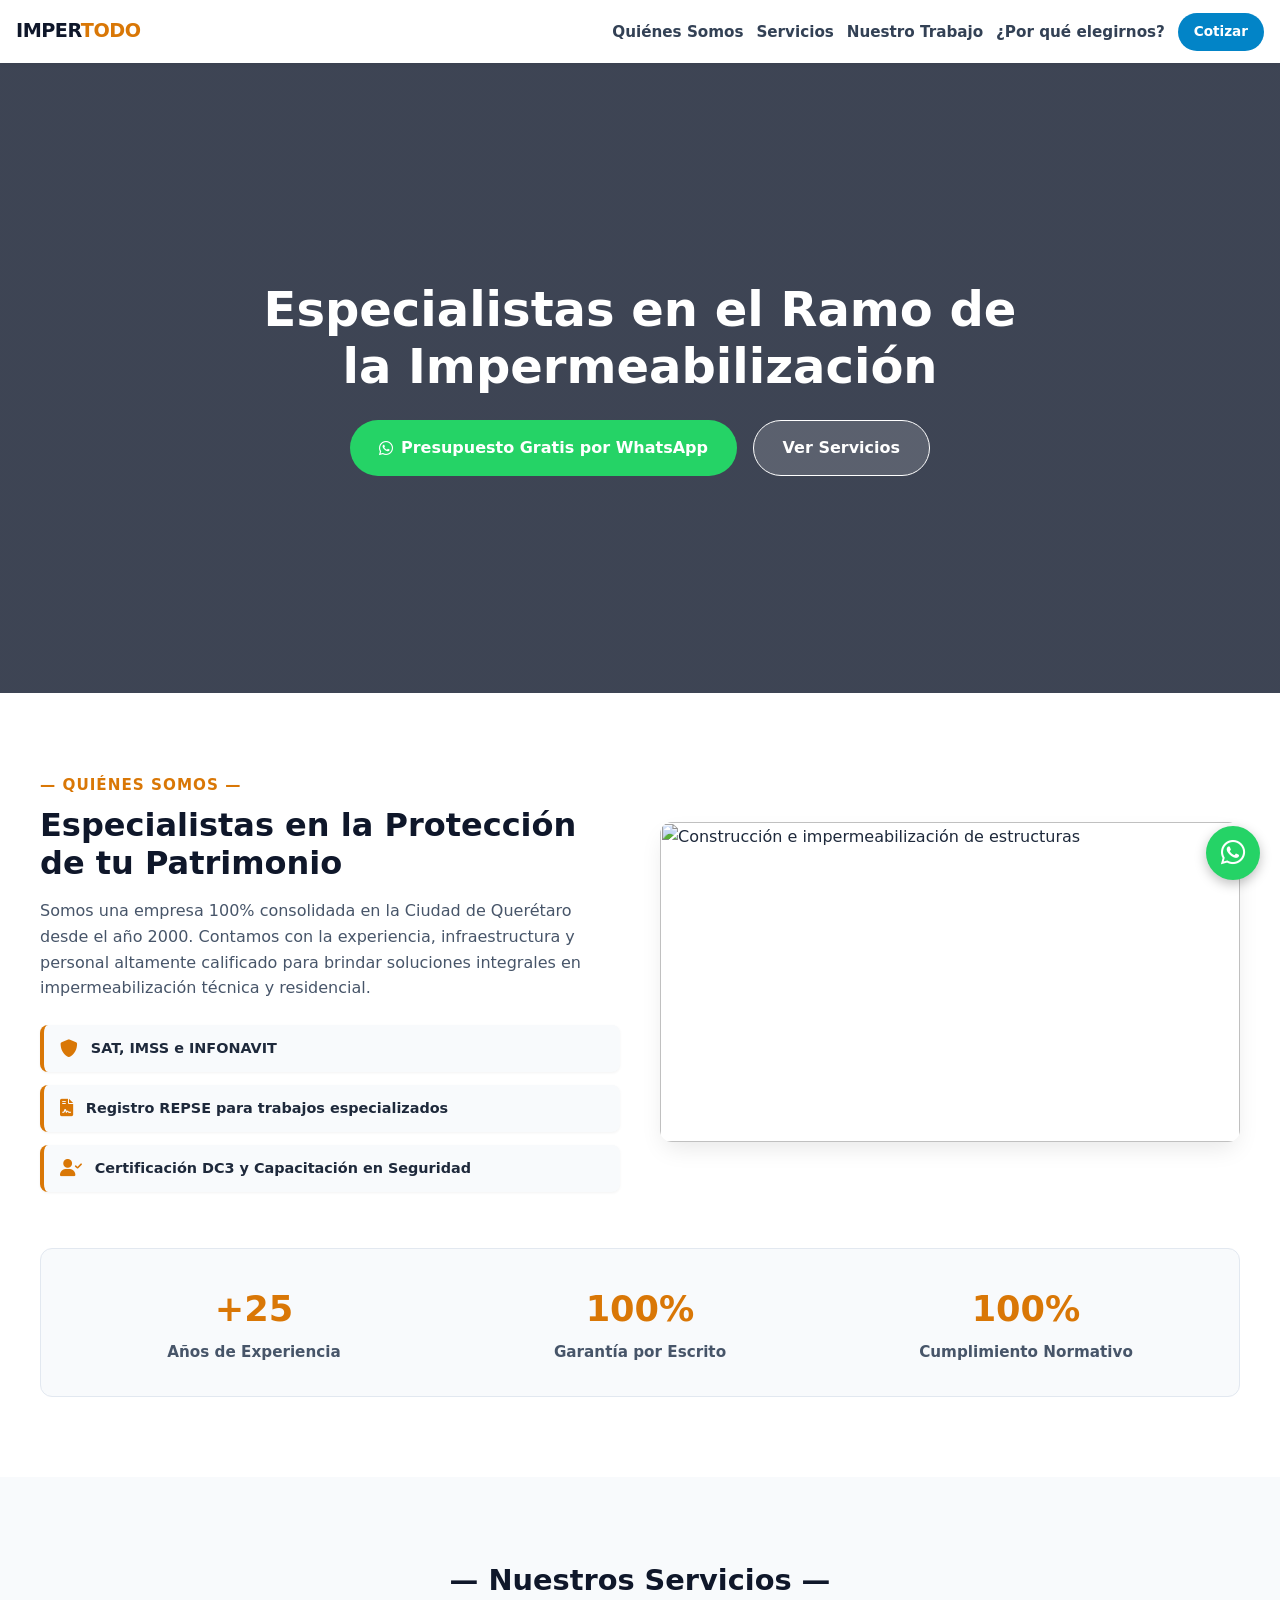
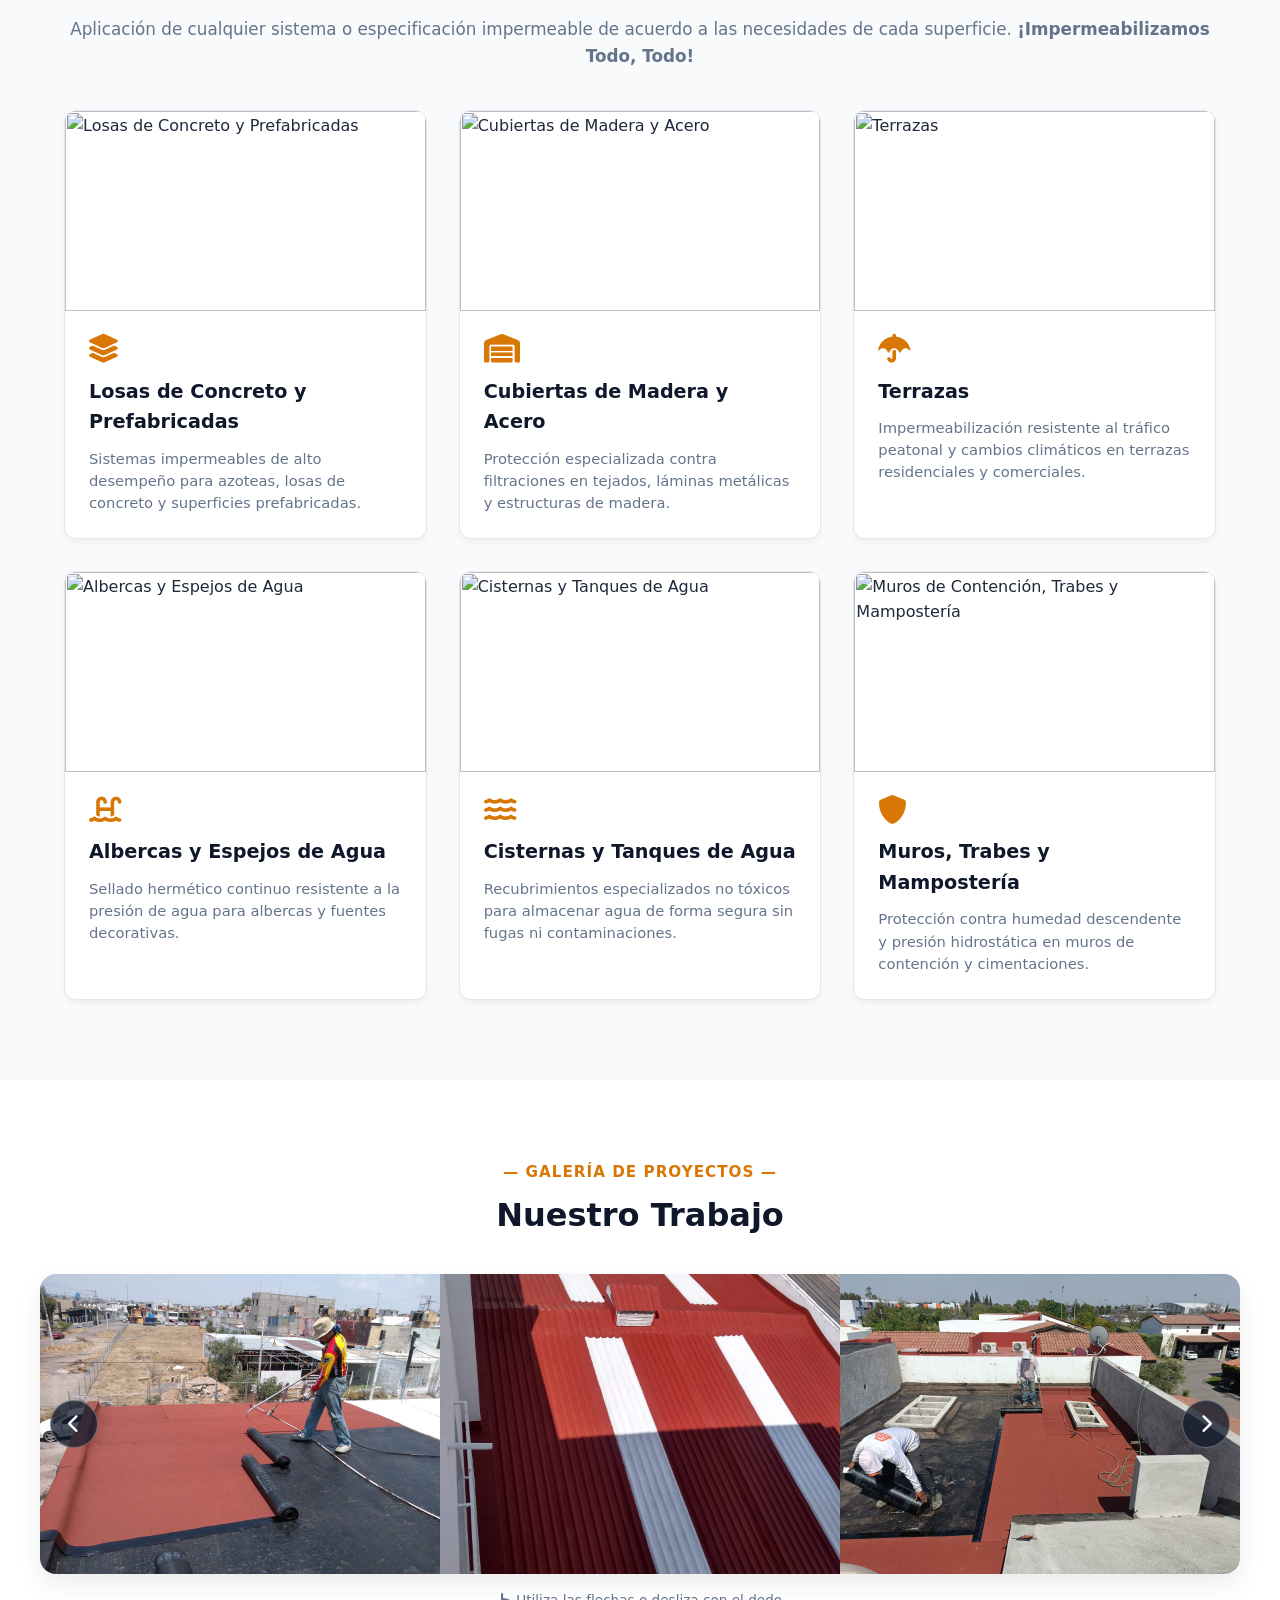
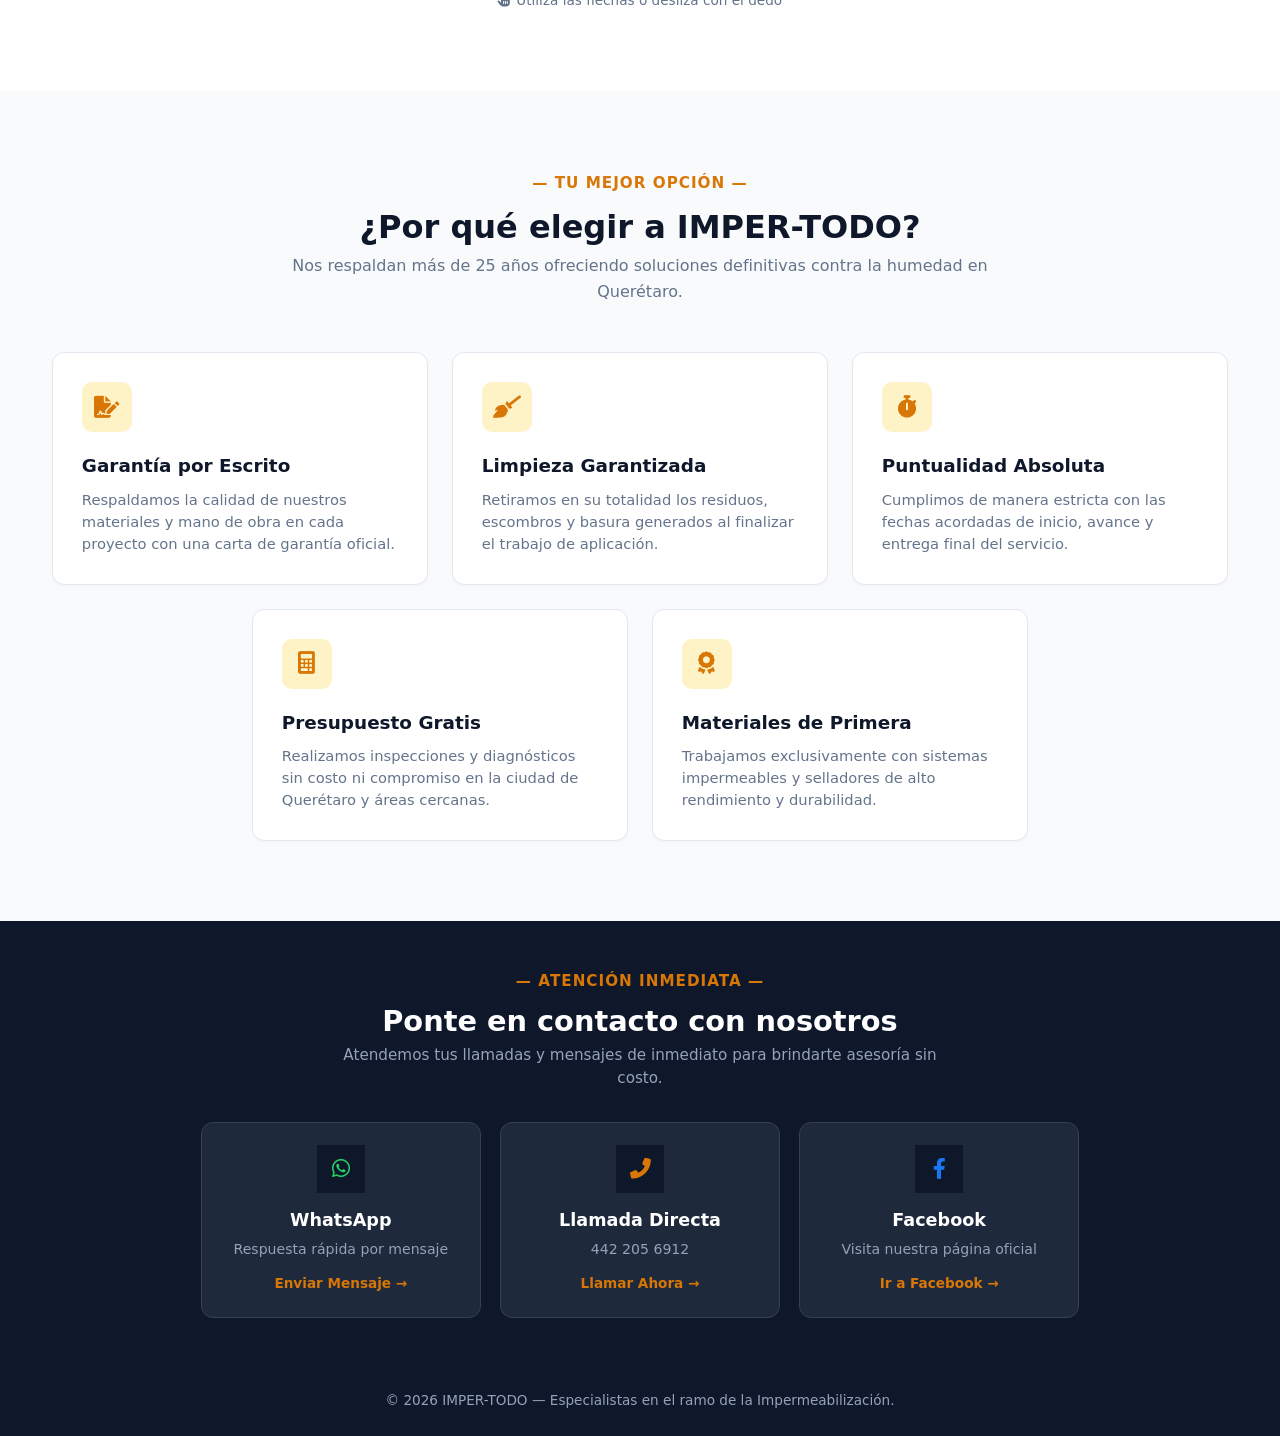
==== commit 30063b40: "Update index.html" ====
--- a/index.html
+++ b/index.html
@@ -1,3 +1,4 @@
+<script src="java.js"></script>
 <!DOCTYPE html>
 <html lang="es">
 <head>
@@ -289,4 +290,4 @@
   <!-- Enlace al archivo JS externo -->
   <script src="java.js"></script>
 </body>
-</html>+</html>
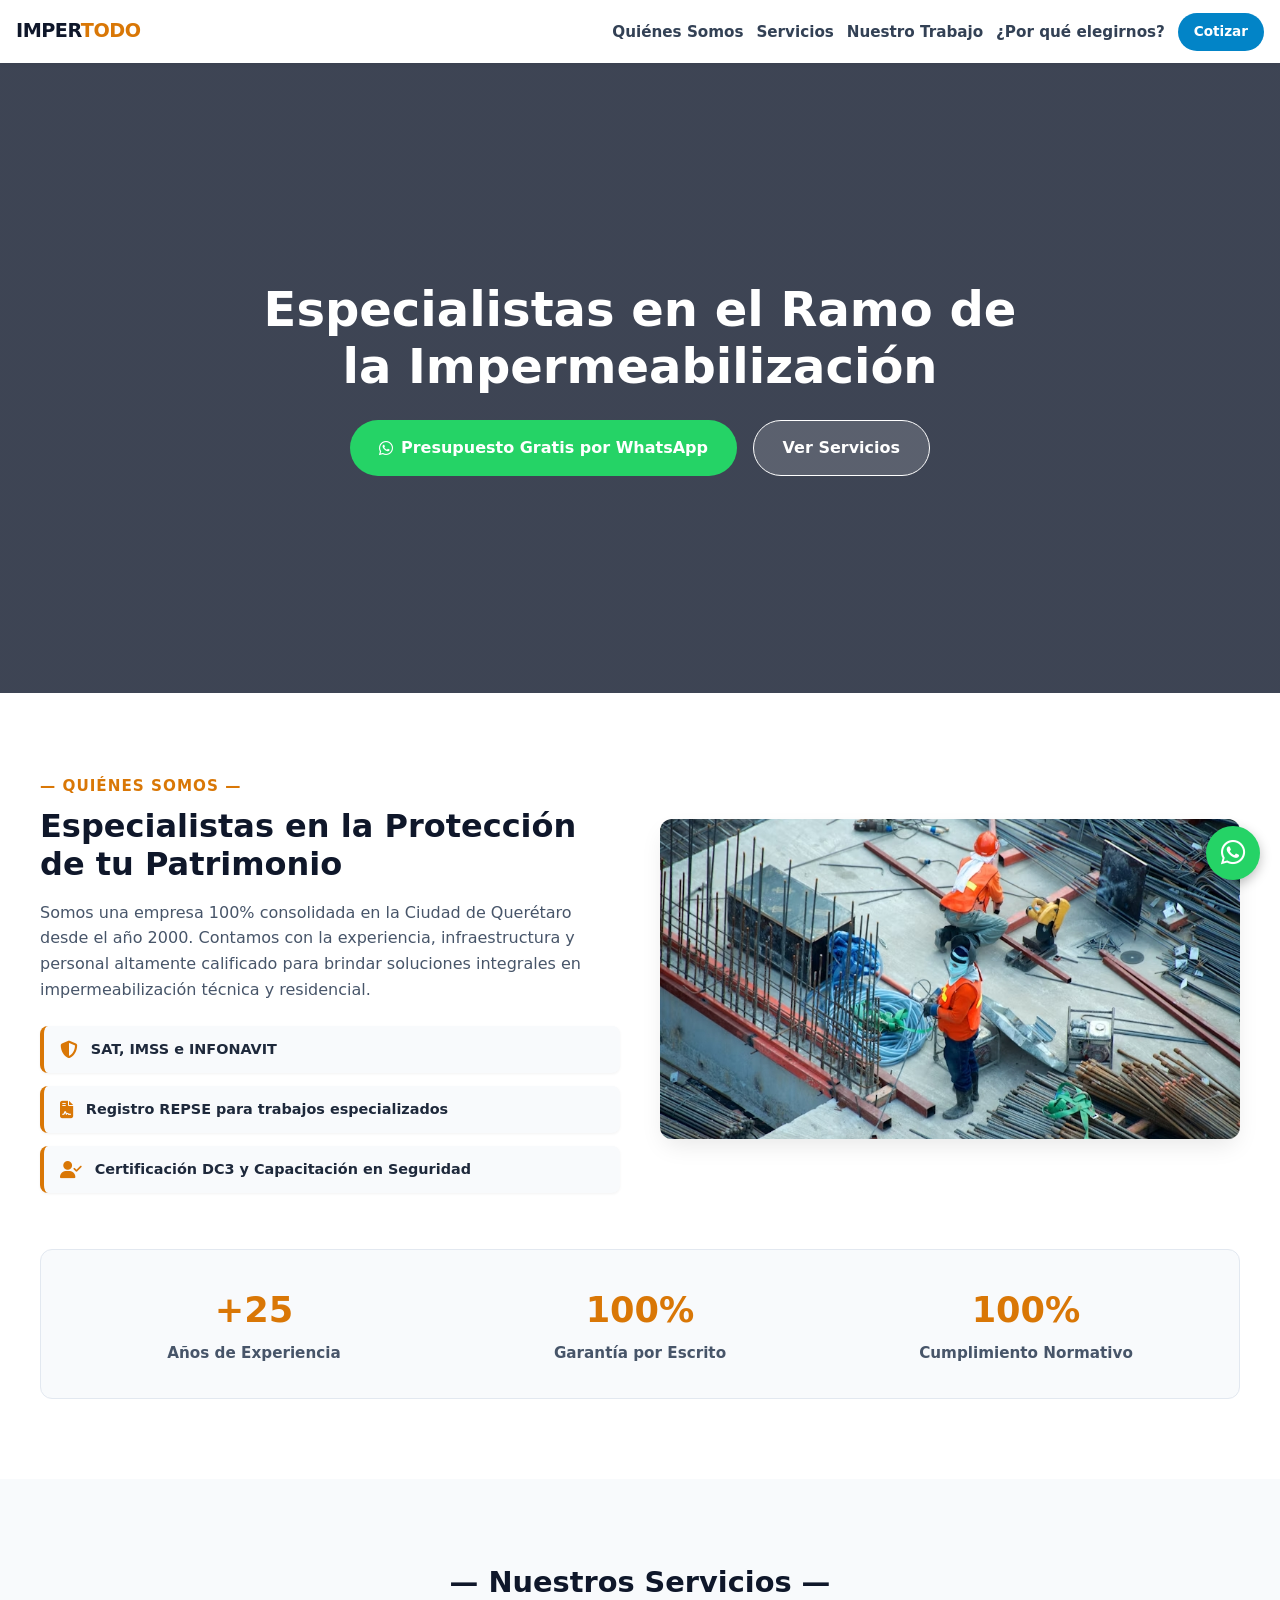
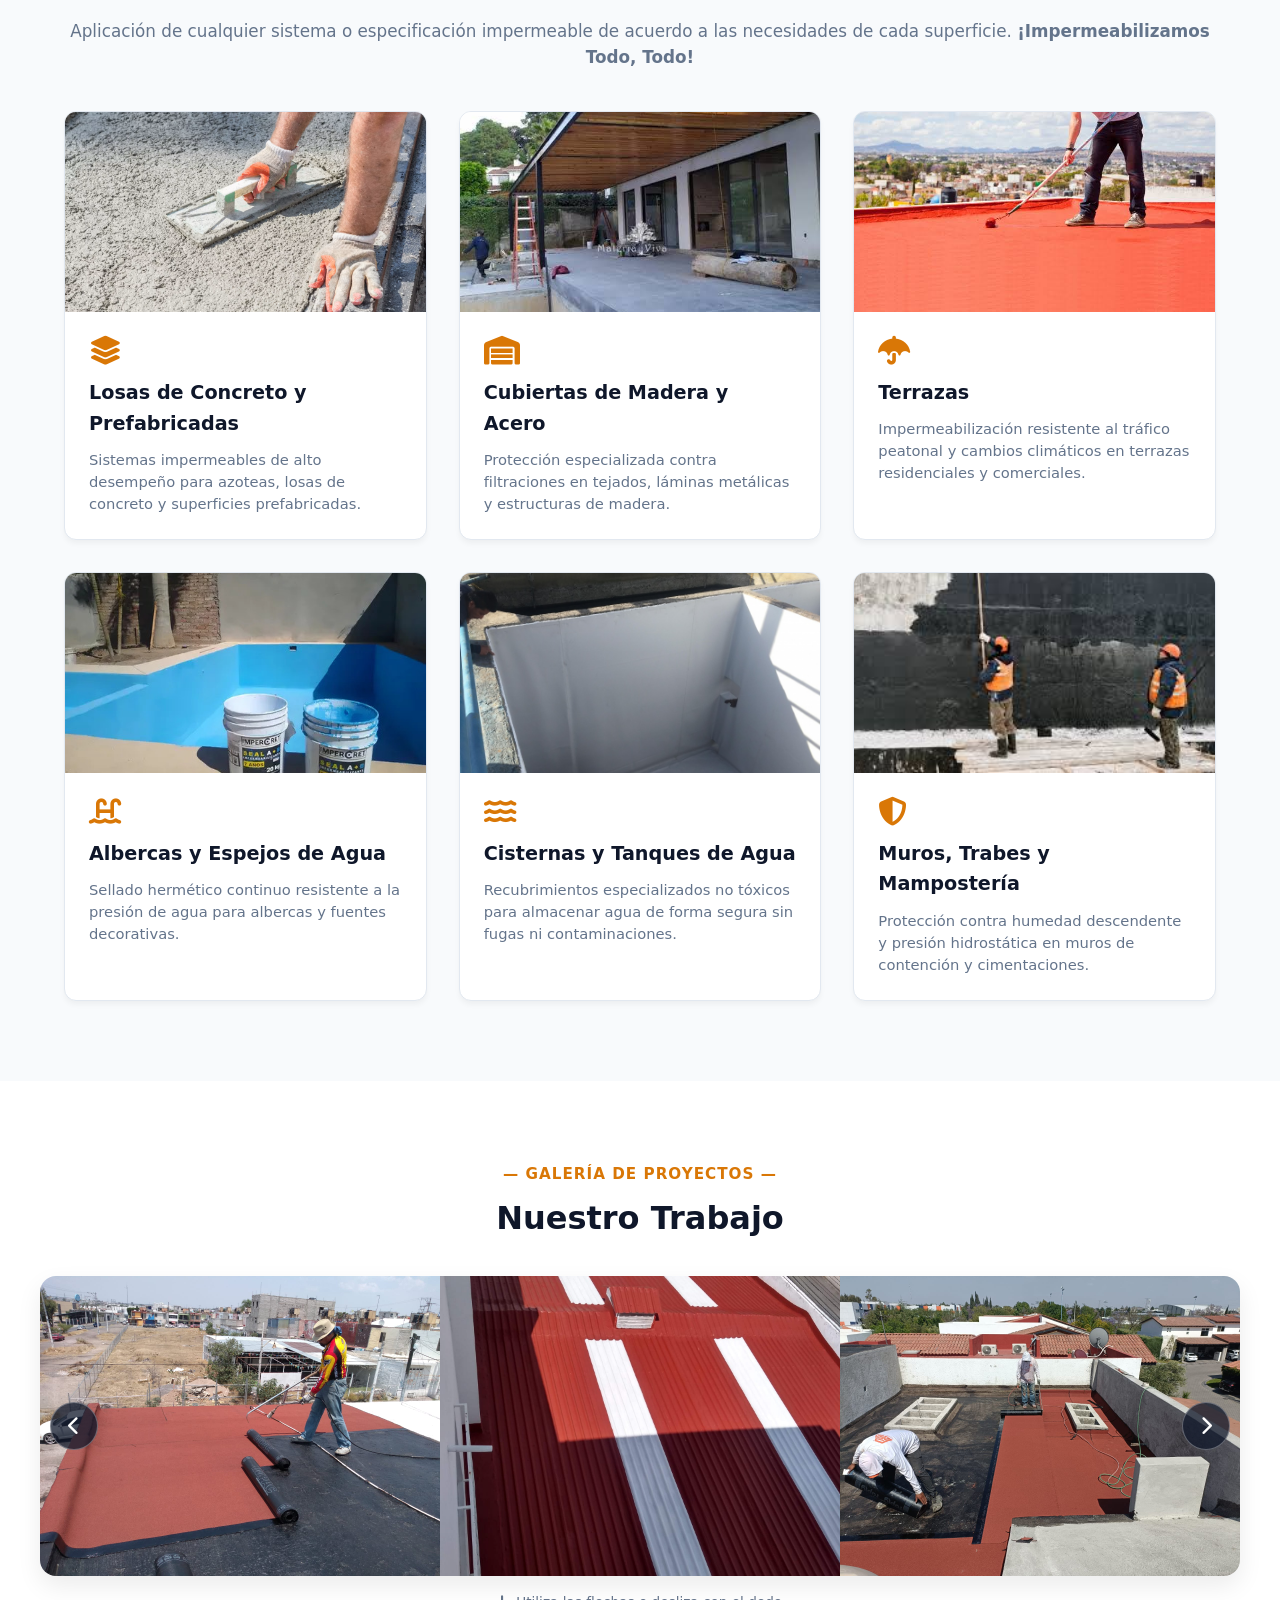
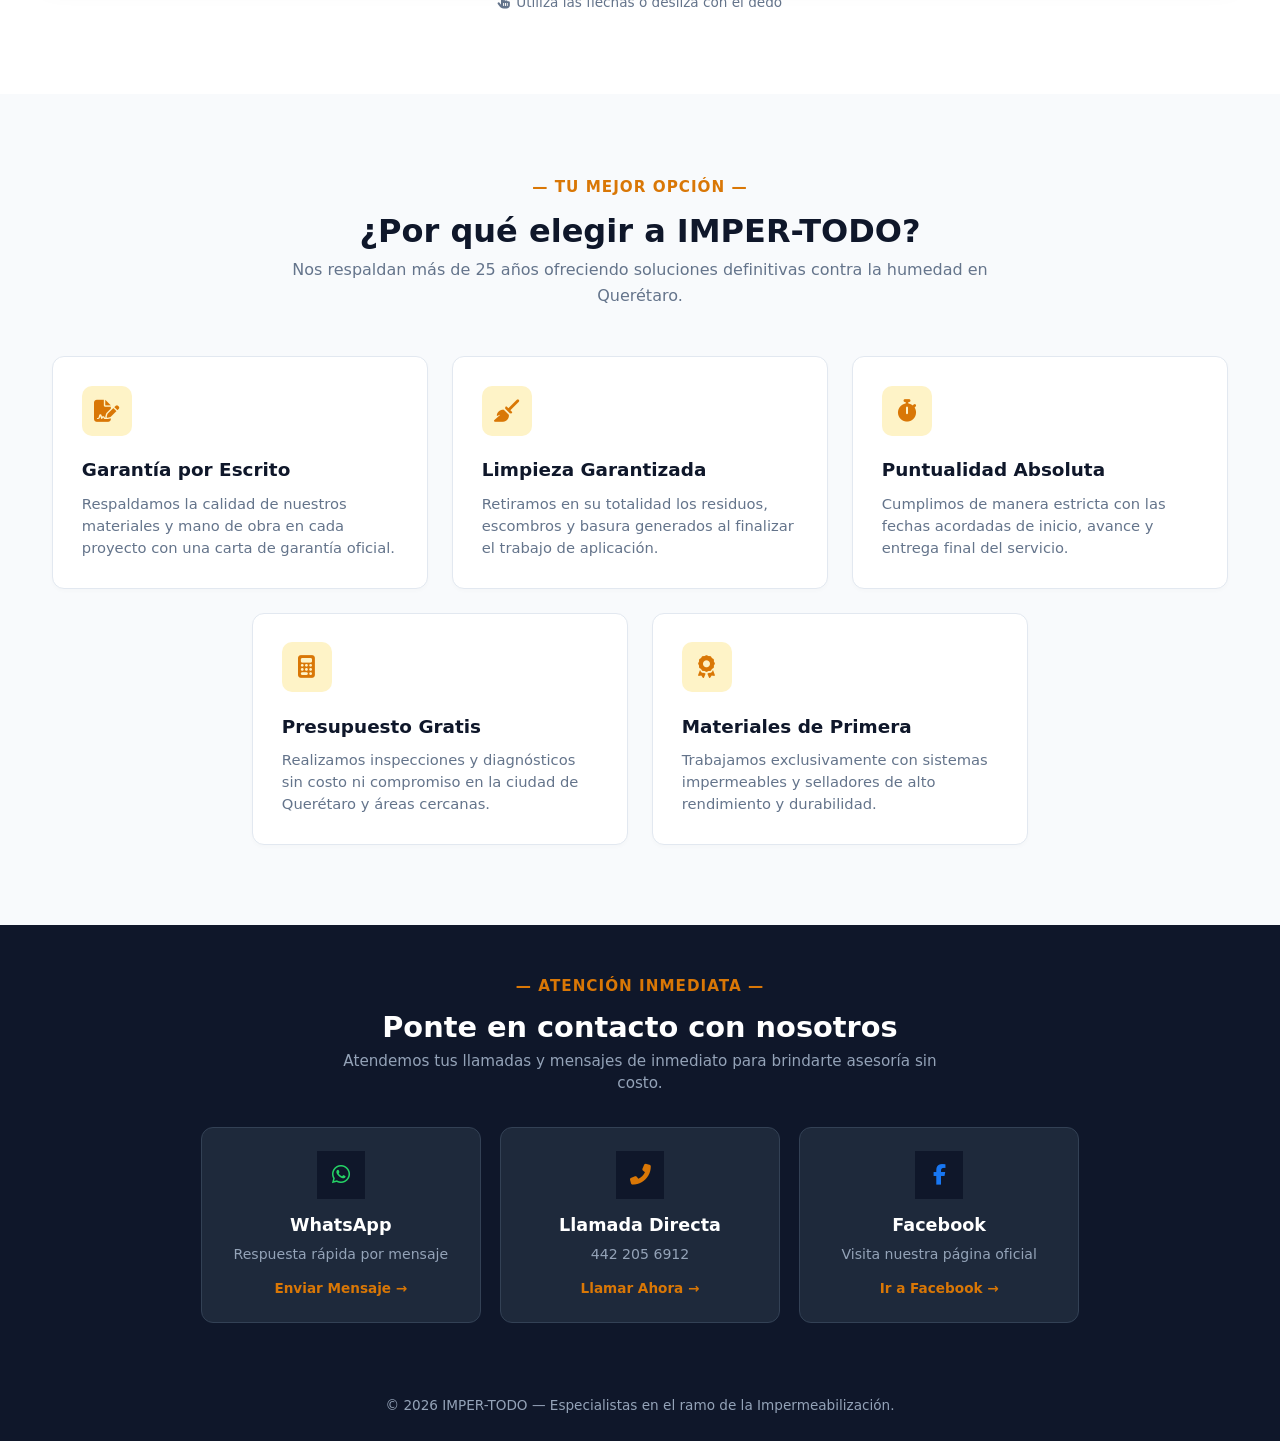
==== commit df6021f7: "Add files via upload" ====
--- a/index.html
+++ b/index.html
@@ -1,12 +1,20 @@
-<script src="java.js"></script>
 <!DOCTYPE html>
 <html lang="es">
 <head>
   <meta charset="UTF-8">
   <meta name="viewport" content="width=device-width, initial-scale=1.0">
+  
+  <!-- Título de la página -->
   <title>IMPER-TODO | Especialistas en Impermeabilización</title>
+  
+  <!-- Descripción SEO -->
+  <meta name="description" content="Especialistas en impermeabilización en Querétaro con más de 25 años de experiencia. Soluciones en losas, terrazas, cisternas y albercas con garantía por escrito. ¡Cotiza gratis por WhatsApp!">
+
+  <!-- Estilos CSS -->
   <link rel="stylesheet" href="styles.css">
-  <link rel="stylesheet" href="https://cdnjs.cloudflare.com/ajax/libs/font-awesome/6.0.0/css/all.min.css">
+  
+  <!-- Librería de Íconos (Font Awesome) -->
+  <link rel="stylesheet" href="https://cdnjs.cloudflare.com/ajax/libs/font-awesome/6.4.0/css/all.min.css">
 </head>
 <body>
 
@@ -54,7 +62,7 @@
 
       <div class="quienes-somos-img">
         <img 
-          src="https://images.unsplash.com/photo-1504307651254-35680f356dfd?w=800&auto=format&fit=crop&q=80" 
+          src="Quienes_somos.jpg" 
           alt="Construcción e impermeabilización de estructuras" 
           referrerpolicy="no-referrer"
         >
@@ -87,7 +95,7 @@
       
       <div class="card">
         <div class="card-image">
-          <img src="https://plus.unsplash.com/premium_photo-1683121530725-e9ddd6c74ef1?q=80&w=1170&auto=format&fit=crop&ixlib=rb-4.1.0&ixid=M3wxMjA3fDB8MHxwaG90by1wYWdlfHx8fGVufDB8fHx8fA%3D%3D" alt="Losas de Concreto y Prefabricadas">
+          <img src="Losas.avif" alt="Losas de Concreto y Prefabricadas">
         </div>
         <div class="card-body">
           <i class="fas fa-layer-group card-icon"></i>
@@ -98,7 +106,7 @@
 
       <div class="card">
         <div class="card-image">
-          <img src="https://encrypted-tbn0.gstatic.com/images?q=tbn:ANd9GcQSYn6G-M3zd-s-UkFj6ddt2opBTUxvI1QpB04shk0l6W6RE8SJSiNoXtU&s=10" alt="Cubiertas de Madera y Acero">
+          <img src="cubiertas.jpg" alt="Cubiertas de Madera y Acero">
         </div>
         <div class="card-body">
           <i class="fas fa-warehouse card-icon"></i>
@@ -109,7 +117,7 @@
 
       <div class="card">
         <div class="card-image">
-          <img src="https://encrypted-tbn0.gstatic.com/images?q=tbn:ANd9GcSRjV8FRa4G_MdYTD7j7CrYUqypaernG-XS1La6B00v7psv2D_61oemhTKs&s=10" alt="Terrazas">
+          <img src="terrazas.jpg" alt="Terrazas">
         </div>
         <div class="card-body">
           <i class="fas fa-umbrella card-icon"></i>
@@ -120,7 +128,7 @@
 
       <div class="card">
         <div class="card-image">
-          <img src="https://images.unsplash.com/photo-1576013551627-0cc20b96c2a7?auto=format&fit=crop&w=600&q=80" alt="Albercas y Espejos de Agua">
+          <img src="albeca.jpg" alt="Albercas y Espejos de Agua">
         </div>
         <div class="card-body">
           <i class="fas fa-swimming-pool card-icon"></i>
@@ -131,7 +139,7 @@
 
       <div class="card">
         <div class="card-image">
-          <img src="https://blog.paqsa.com.mx/wp-content/uploads/2015/12/impermeabilizar-cisterna-2.jpg" alt="Cisternas y Tanques de Agua">
+          <img src="cisternas.jpg" alt="Cisternas y Tanques de Agua">
         </div>
         <div class="card-body">
           <i class="fas fa-water card-icon"></i>
@@ -142,7 +150,7 @@
 
       <div class="card">
         <div class="card-image">
-          <img src="https://www.homecenter.com.co/static/landing/guiasdecompra/Guias_de_compra_2/img/Impermeabilizante-para-muros-combate-la-humedad/impermeabilizante-para-muro.jpg" alt="Muros de Contención, Trabes y Mampostería">
+          <img src="muro.jpg" alt="Muros de Contención, Trabes y Mampostería">
         </div>
         <div class="card-body">
           <i class="fas fa-shield-alt card-icon"></i>
@@ -287,7 +295,7 @@
     <p>&copy; 2026 IMPER-TODO — Especialistas en el ramo de la Impermeabilización.</p>
   </footer>
 
-  <!-- Enlace al archivo JS externo -->
+  <!-- Enlace al archivo JS externo (al final del body) -->
   <script src="java.js"></script>
 </body>
-</html>
+</html>
